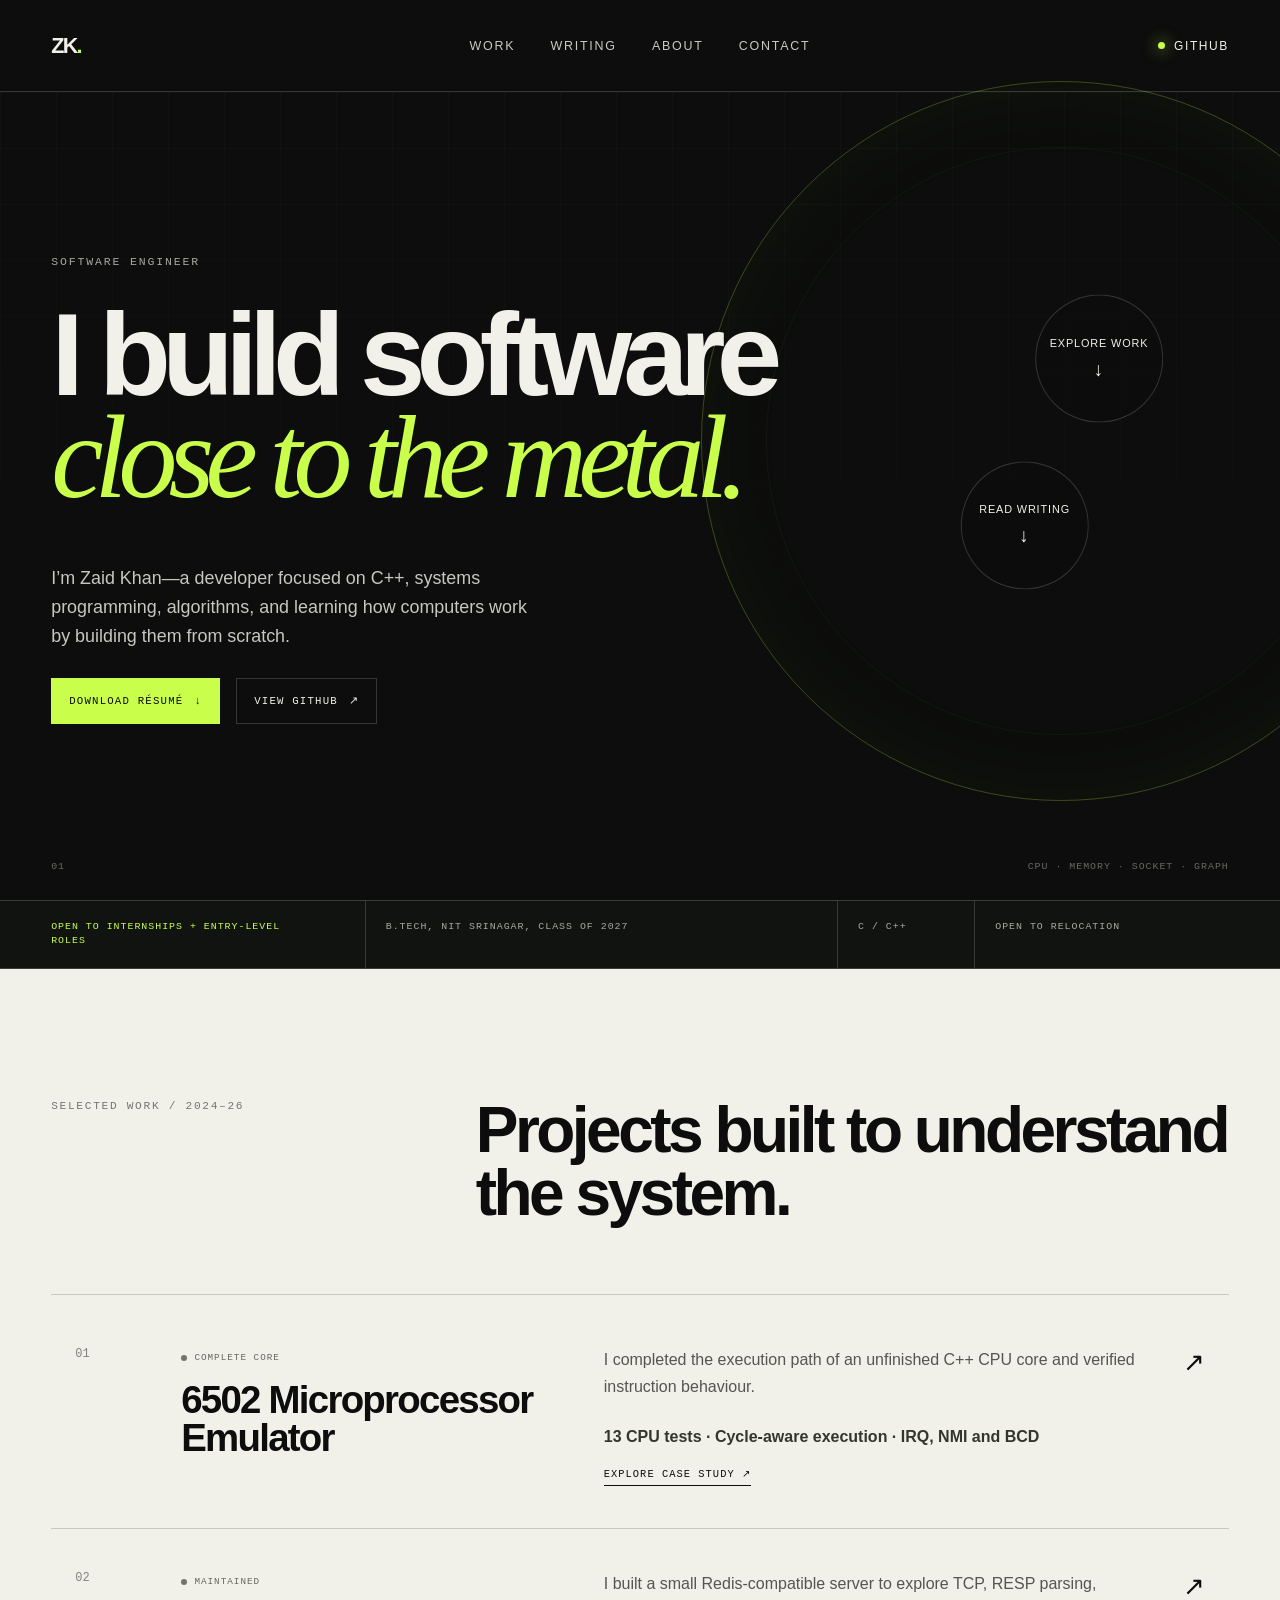
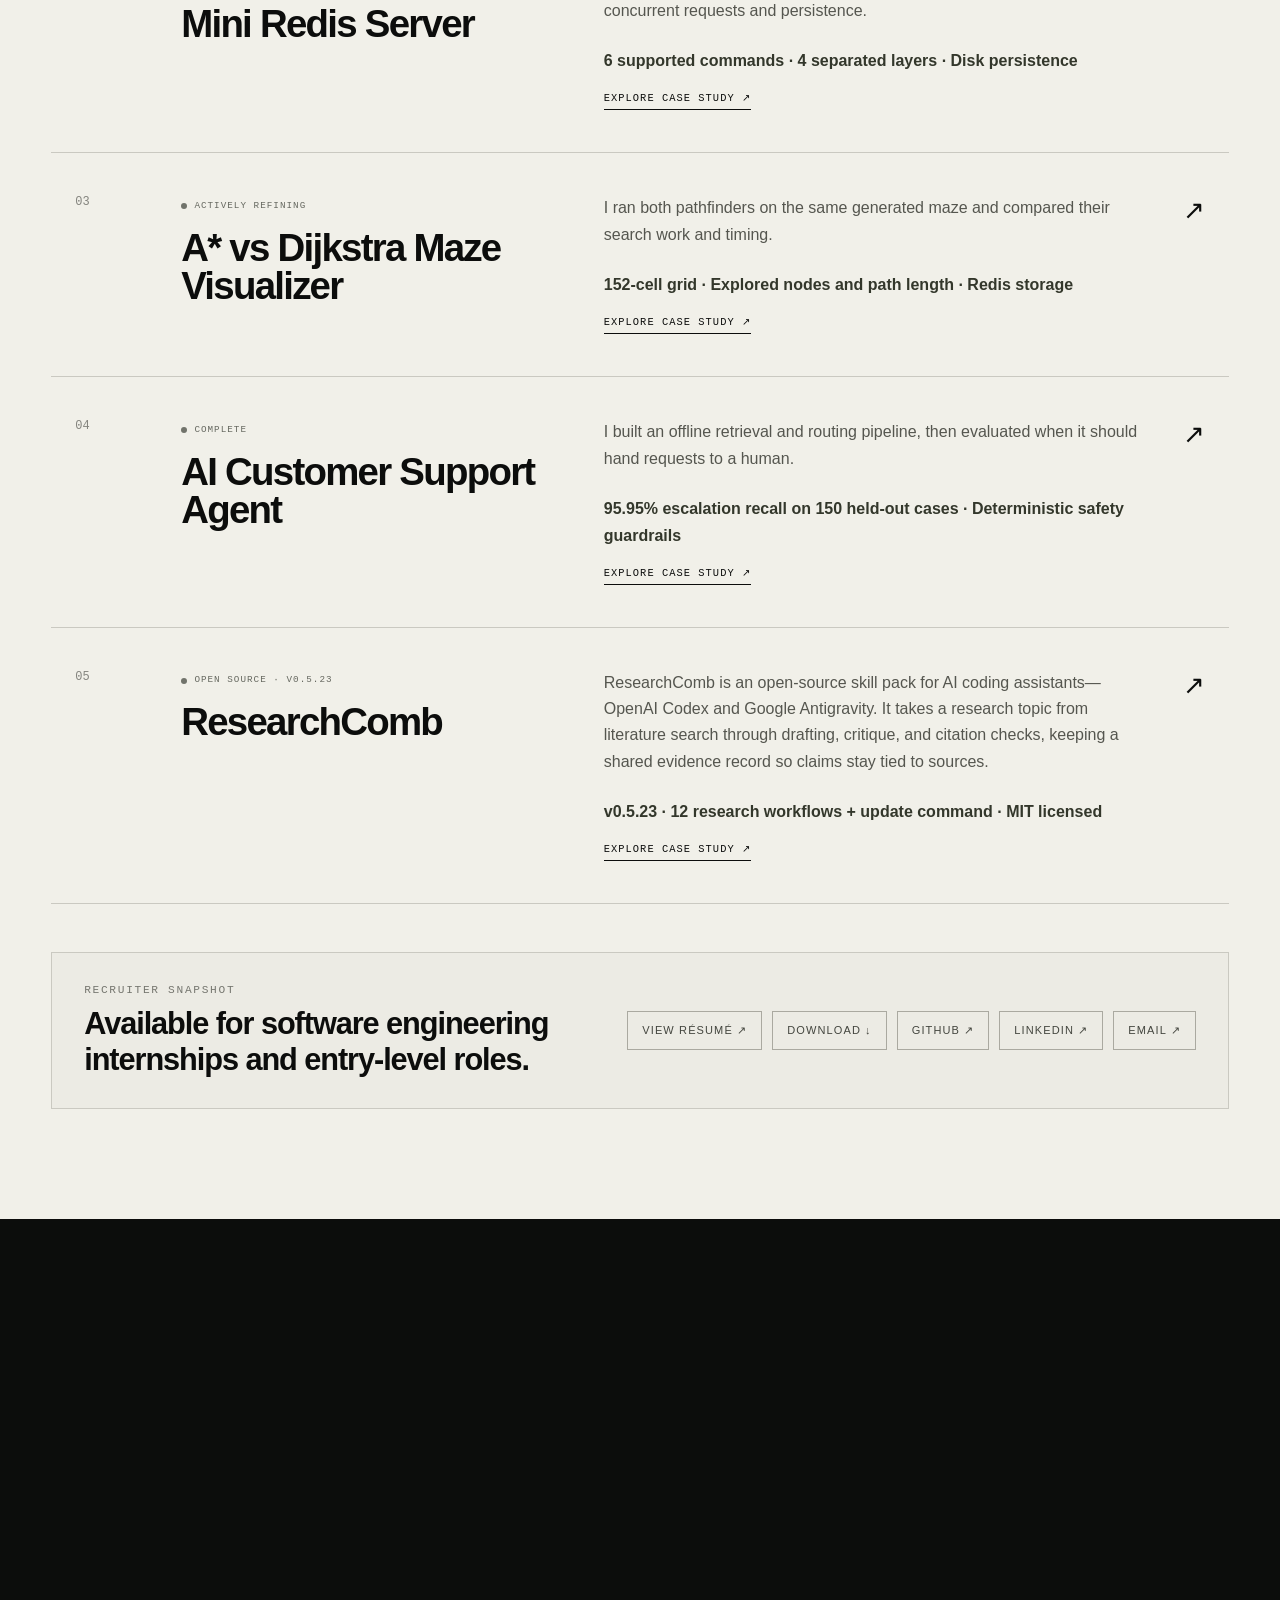
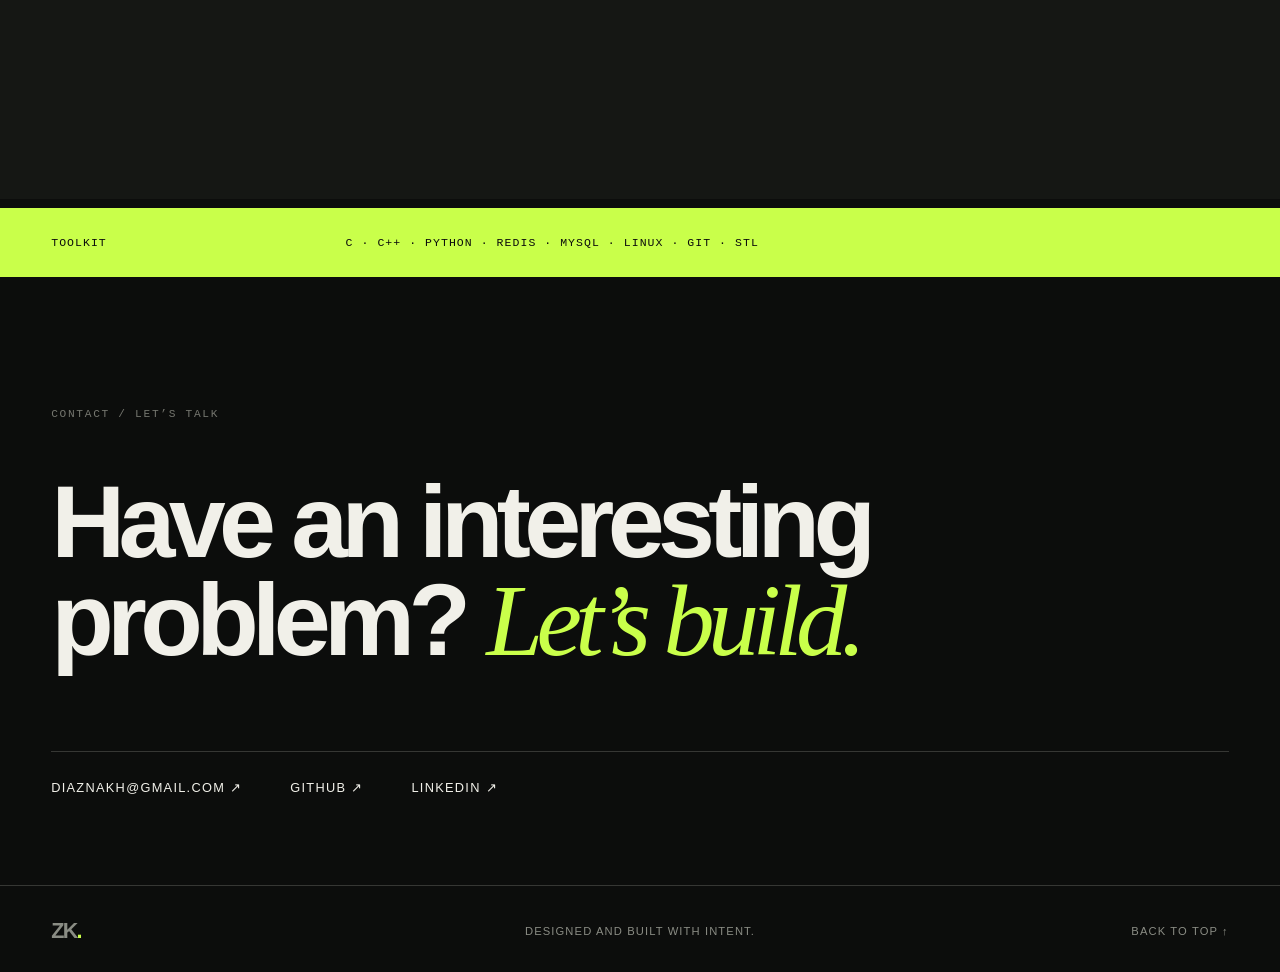
==== index.html @ 3edf9278 "Stop hero-orbit ResizeObserver from re-initializing every frame Lighthouse CI scored the homepage 0." ====
<!doctype html>
<html lang="en">
<head>
  <meta charset="utf-8">
  <meta name="viewport" content="width=device-width, initial-scale=1">
  <meta http-equiv="Content-Security-Policy" content="default-src 'self'; base-uri 'self'; object-src 'none'; form-action 'self'; img-src 'self' data:; font-src 'self' data:; style-src 'self' 'unsafe-inline'; script-src 'self' 'sha256-4Bfj/t0mDgdtCWbsL/31VSxRENamac2Zg4Q0i74FsFI='; connect-src 'self'; upgrade-insecure-requests">
  <title>Zaid Khan | Software Engineer</title>
  <meta name="description" content="Portfolio of Zaid Khan — a software engineer focused on C++, systems programming, emulation, networking, and algorithms.">
  <link rel="canonical" href="https://diaznakh.github.io/">
  <meta property="og:title" content="Zaid Khan | Software Engineer">
  <meta property="og:description" content="Portfolio of Zaid Khan — a software engineer focused on C++, systems programming, emulation, networking, and algorithms.">
  <meta property="og:type" content="website">
  <meta property="og:url" content="https://diaznakh.github.io/">
  <meta property="og:site_name" content="Zaid Khan">
  <meta property="og:locale" content="en_US">
  <meta property="og:image" content="https://diaznakh.github.io/assets/og.png">
  <meta property="og:image:type" content="image/png">
  <meta property="og:image:width" content="1200">
  <meta property="og:image:height" content="630">
  <meta property="og:image:alt" content="Zaid Khan — Software Engineer">
  <meta name="twitter:card" content="summary_large_image">
  <meta name="twitter:title" content="Zaid Khan | Software Engineer">
  <meta name="twitter:description" content="C++ systems, backend development, emulation, networking, algorithms, and technical field notes.">
  <meta name="twitter:image" content="https://diaznakh.github.io/assets/og.png">
  <meta name="twitter:image:alt" content="Zaid Khan — Software Engineer">
  <link rel="icon" type="image/png" sizes="32x32" href="assets/favicon-32x32.png">
  <link rel="icon" type="image/png" sizes="16x16" href="assets/favicon-16x16.png">
  <link rel="apple-touch-icon" sizes="180x180" href="assets/apple-touch-icon.png">
  <link rel="alternate" type="application/rss+xml" title="Zaid Khan — Technical Field Notes" href="rss.xml">
  <link rel="stylesheet" href="styles.css?v=20261014">
  <script src="script.js?v=20261014-tbt" defer></script>
  <script type="application/ld+json">{"@context":"https://schema.org","@type":"Person","name":"Zaid Khan","url":"https://diaznakh.github.io/","image":"https://diaznakh.github.io/assets/zaid-khan-portrait-2903-v2.webp","jobTitle":"Software Engineer","alumniOf":{"@type":"CollegeOrUniversity","name":"National Institute of Technology Srinagar"},"sameAs":["https://github.com/diaznakh","https://www.linkedin.com/in/zaid-khan-0873591ba/"],"knowsAbout":["C++","Systems programming","Backend development","Computer architecture","Algorithms"]}</script>
</head>
<body>
  <a class="skip-link" href="#main-content">Skip to content</a>
  <main id="main-content">
    <header class="site-header">
      <a class="wordmark" href="#top" aria-label="ZK. Home">ZK<span>.</span></a>
      <nav aria-label="Primary navigation"><a href="#work">Work</a><a href="#writing">Writing</a><a href="#about">About</a><a href="#contact">Contact</a></nav>
      <details class="mobile-nav"><summary>Menu</summary><nav class="mobile-menu" aria-label="Mobile navigation"><a href="#work">Work</a><a href="#writing">Writing</a><a href="#about">About</a><a href="#contact">Contact</a></nav></details>
      <a class="availability" href="https://github.com/diaznakh" target="_blank" rel="noreferrer"><span aria-hidden="true"></span> GitHub</a>
    </header>

    <section class="hero" id="top">
      <div class="hero-kicker reveal"><span>Software Engineer</span></div>
      <h1 class="reveal reveal-delay-1">I build software<br><em>close to the metal.</em></h1>
      <div class="hero-footer reveal reveal-delay-2">
        <p>I’m Zaid Khan—a developer focused on C++, systems programming, algorithms, and learning how computers work by building them from scratch.</p>
        <div class="hero-actions"><a class="resume-button" href="assets/zaid-khan-resume.pdf" download>Download résumé <span aria-hidden="true">↓</span></a><a class="text-button" href="https://github.com/diaznakh" target="_blank" rel="noreferrer">View GitHub <span aria-hidden="true">↗</span></a></div>
      </div>
      <div class="hero-orbit" aria-label="Quick navigation">
        <a class="round-link moving-link" style="left:68%;top:67%" href="#work"><span>Explore work</span><b aria-hidden="true">↓</b></a>
        <a class="round-link moving-link writing-link" style="left:30%;top:41%" href="#writing"><span>Read writing</span><b aria-hidden="true">↓</b></a>
      </div>
      <div class="hero-code" aria-hidden="true"><span>01</span><span>CPU · MEMORY · SOCKET · GRAPH</span></div>
    </section>

    <aside class="recruiter-strip" aria-label="Current availability"><span>Open to internships + entry-level roles</span><span>B.Tech, NIT Srinagar, class of 2027</span><span>C / C++</span><span>Open to relocation</span></aside>

    <section class="section work" id="work">
      <div class="section-heading" data-reveal><p class="eyebrow">Selected work / 2024–26</p><h2>Projects built to understand the system.</h2></div>
      <div class="project-list">
        <a class="project-card lime" data-reveal data-reveal-delay="0" href="projects/6502-emulator/">
          <span class="project-number">01</span><div class="project-copy"><div class="project-title-block"><span class="project-status">Complete core</span><h3>6502 Microprocessor Emulator</h3></div><div class="project-summary"><p>I completed the execution path of an unfinished C++ CPU core and verified instruction behaviour.</p><p class="project-proof">13 CPU tests · Cycle-aware execution · IRQ, NMI and BCD</p><span class="project-open">Explore case study ↗</span></div></div><span class="project-arrow" aria-hidden="true">↗</span>
        </a>
        <a class="project-card amber" data-reveal data-reveal-delay="55" href="projects/redis-server/">
          <span class="project-number">02</span><div class="project-copy"><div class="project-title-block"><span class="project-status">Maintained</span><h3>Mini Redis Server</h3></div><div class="project-summary"><p>I built a small Redis-compatible server to explore TCP, RESP parsing, concurrent requests and persistence.</p><p class="project-proof">6 supported commands · 4 separated layers · Disk persistence</p><span class="project-open">Explore case study ↗</span></div></div><span class="project-arrow" aria-hidden="true">↗</span>
        </a>
        <a class="project-card blue" data-reveal data-reveal-delay="110" href="projects/maze-solver/">
          <span class="project-number">03</span><div class="project-copy"><div class="project-title-block"><span class="project-status">Actively refining</span><h3>A* vs Dijkstra Maze Visualizer</h3></div><div class="project-summary"><p>I ran both pathfinders on the same generated maze and compared their search work and timing.</p><p class="project-proof">152-cell grid · Explored nodes and path length · Redis storage</p><span class="project-open">Explore case study ↗</span></div></div><span class="project-arrow" aria-hidden="true">↗</span>
        </a>
        <a class="project-card coral" data-reveal data-reveal-delay="165" href="projects/ai-support-agent/">
          <span class="project-number">04</span><div class="project-copy"><div class="project-title-block"><span class="project-status">Complete</span><h3>AI Customer Support Agent</h3></div><div class="project-summary"><p>I built an offline retrieval and routing pipeline, then evaluated when it should hand requests to a human.</p><p class="project-proof">95.95% escalation recall on 150 held-out cases · Deterministic safety guardrails</p><span class="project-open">Explore case study ↗</span></div></div><span class="project-arrow" aria-hidden="true">↗</span>
        </a>
        <a class="project-card lime" data-reveal data-reveal-delay="220" href="projects/researchcomb/">
          <span class="project-number">05</span><div class="project-copy"><div class="project-title-block"><span class="project-status">Open source · v0.5.23</span><h3>ResearchComb</h3></div><div class="project-summary"><p>ResearchComb is an open-source skill pack for AI coding assistants—OpenAI Codex and Google Antigravity. It takes a research topic from literature search through drafting, critique, and citation checks, keeping a shared evidence record so claims stay tied to sources.</p><p class="project-proof">v0.5.23 · 12 research workflows + update command · MIT licensed</p><span class="project-open">Explore case study ↗</span></div></div><span class="project-arrow" aria-hidden="true">↗</span>
        </a>
      </div>
      <aside class="recruiter-cta" data-reveal aria-label="Recruiter links">
        <div><p class="eyebrow">Recruiter snapshot</p><h3>Available for software engineering internships and entry-level roles.</h3></div>
        <div class="recruiter-actions"><a href="assets/zaid-khan-resume.pdf" target="_blank" rel="noreferrer">View résumé ↗</a><a href="assets/zaid-khan-resume.pdf" download>Download ↓</a><a href="https://github.com/diaznakh" target="_blank" rel="noreferrer">GitHub ↗</a><a href="https://www.linkedin.com/in/zaid-khan-0873591ba/" target="_blank" rel="noreferrer">LinkedIn ↗</a><a href="mailto:diaznakh@gmail.com">Email ↗</a></div>
      </aside>
    </section>

    <section class="section writing" id="writing">
      <div class="section-heading" data-reveal><p class="eyebrow">Writing / Field notes</p><div class="writing-title-row"><h2>What I learn while <em>building.</em></h2><div class="writing-links"><a href="writing/">All writing ↗</a><a class="rss-link" href="rss.xml" aria-label="Subscribe to technical field notes via RSS" title="Subscribe via RSS"><svg viewBox="0 0 24 24" aria-hidden="true"><circle cx="5" cy="19" r="2"></circle><path d="M4 11a9 9 0 0 1 9 9"></path><path d="M4 4a16 16 0 0 1 16 16"></path></svg><span>RSS</span></a></div></div></div>
      <div class="writing-grid">
        <div class="blog-carousel" data-blog-carousel>
          <div class="blog-carousel-nav" aria-label="Blog navigation"><span class="blog-carousel-count" data-blog-count>01 / 03</span><div class="blog-carousel-controls"><button type="button" data-blog-prev aria-label="Show previous blog">← Previous</button><button type="button" data-blog-next aria-label="Show next blog">Next →</button></div></div>
          <div class="blog-list" tabindex="0" aria-label="Technical blog posts">
<!-- generated:blog-cards:start -->
          <article class="featured-post" data-reveal data-reveal-delay="0" data-spotlight>
            <div class="post-meta"><span>Systems</span><time datetime="2026-08-28">28 Aug 2026</time><span>8 min read</span></div>
            <h3>What The Imitation Game Taught Me About System Design</h3>
            <p>How a repeated phrase turns an impossible search into a constrained problem—and what that teaches us about invariants, protocols, observability, debugging, and security.</p>
            <a href="blog/imitation-game-system-design.html" aria-label="Read What The Imitation Game Taught Me About System Design">Read article <span aria-hidden="true">↗</span></a>
          </article>
          <article class="featured-post secondary-post" data-reveal data-reveal-delay="65" data-spotlight>
            <div class="post-meta"><span>Systems</span><time datetime="2026-08-24">24 Aug 2026</time><span>7 min read</span></div>
            <h3>Connecting My Maze Visualizer to Redis</h3>
            <p>How two separate C++ projects became one useful system through serialization, POSIX sockets, RESP, validation, and persistent storage.</p>
            <a href="blog/maze-redis-integration.html" aria-label="Read Connecting My Maze Visualizer to Redis">Read article <span aria-hidden="true">↗</span></a>
          </article>
          <article class="featured-post secondary-post" data-reveal data-reveal-delay="130" data-spotlight>
            <div class="post-meta"><span>Algorithms</span><time datetime="2026-08-23">23 Aug 2026</time><span>5 min read</span></div>
            <h3>Why Dijkstra Beat A* in My Tiny Maze</h3>
            <p>A practical look at why the theoretically smarter algorithm can lose on a small grid—and what profiling taught me about heuristics, overhead, and hardware reality.</p>
            <a href="blog/astar-vs-dijkstra.html" aria-label="Read Why Dijkstra Beat A* in My Tiny Maze">Read article <span aria-hidden="true">↗</span></a>
          </article>
<!-- generated:blog-cards:end -->
          </div>
        </div>
        <aside class="linkedin-panel" aria-labelledby="linkedin-title" data-reveal data-reveal-delay="90">
          <div class="linkedin-heading"><span class="linkedin-mark" aria-hidden="true">in</span><div><p class="eyebrow">LinkedIn tracker</p><h3 id="linkedin-title">Posts &amp; progress</h3></div></div>
          <div id="linkedin-posts" class="linkedin-posts" aria-live="polite" tabindex="0" aria-label="LinkedIn posts"><div class="tracker-message">Loading posts…</div></div>
          <a href="https://www.linkedin.com/in/zaid-khan-0873591ba/" target="_blank" rel="noreferrer">View LinkedIn profile ↗</a>
        </aside>
      </div>
    </section>

    <section class="section experience" id="experience">
      <div class="section-heading" data-reveal><p class="eyebrow">Leadership / Community</p><h2>Building teams and experiences beyond the codebase.</h2></div>
      <div class="experience-list">
        <article data-reveal><span>2026</span><div><p class="eyebrow">Lead Organiser</p><h3>Cursor Hackathon Kashmir</h3><p>Led the planning and execution of a two-day national hackathon in Kashmir with more than 600 attendees, coordinating people, logistics, communication, and delivery under a fixed deadline.</p></div></article>
        <article data-reveal data-reveal-delay="55"><span>2024</span><div><p class="eyebrow">Team lead</p><h3>Techvaganza</h3><p>Led a 29-member team across three months of planning and execution, translating a large event into clear responsibilities and measurable checkpoints.</p></div></article>
        <article data-reveal data-reveal-delay="110"><span>2022</span><div><p class="eyebrow">Event host</p><h3>TEDx NIT Srinagar</h3><p>Hosted the event on stage, helping connect speakers, ideas, and the audience through clear live communication.</p></div></article>
      </div>
    </section>

    <section class="section about" id="about">
      <div class="about-intro" data-reveal><p class="eyebrow">About / Approach</p><h2>Chemical engineering taught me to think in systems. Code gave me a way to <em>build them.</em></h2></div>
      <div class="about-grid" data-reveal>
        <div class="about-copy"><p>I’m an engineering student at NIT Srinagar moving deliberately into software. My best learning happens below the surface: tracing an instruction, opening a socket, profiling an algorithm, or finding the exact abstraction that makes a backend easier to reason about.</p><p>Outside code, I’ve led teams and organized a two-day national hackathon in Kashmir with more than 600 attendees—experience that sharpened how I communicate, coordinate, and ship under pressure.</p></div>
        <div class="education-card"><span>Education</span><strong>National Institute of Technology Srinagar</strong><p>B.Tech, NIT Srinagar, class of 2027 · Chemical Engineering</p><small>Engineering fundamentals + self-directed computer science</small></div>
        <figure class="about-portrait"><img src="assets/zaid-khan-portrait-2903-v2.webp" alt="Portrait of Zaid Khan" width="941" height="1672" loading="lazy" decoding="async"><figcaption><span>Portrait / 2026</span><span>Zaid Khan</span></figcaption></figure>
      </div>
      <div class="capability-grid">
        <article data-reveal data-reveal-delay="0"><span>01</span><h3>Languages</h3><p>C, C++, and Python—with C++ as the foundation for my systems and algorithmic projects.</p></article>
        <article data-reveal data-reveal-delay="55"><span>02</span><h3>Core concepts</h3><p>Object-oriented programming, data structures, algorithms, multithreading, networking, operating systems, and system design.</p></article>
        <article data-reveal data-reveal-delay="110"><span>03</span><h3>Tools &amp; data</h3><p>Linux, Git, STL, Redis, and MySQL—used to build, inspect, test, and reason about working software.</p></article>
      </div>
    </section>

    <section class="stack-strip" aria-label="Technical toolkit" data-reveal><span>Toolkit</span><p>C · C++ · Python · Redis · MySQL · Linux · Git · STL</p></section>
    <section class="contact" id="contact" data-reveal><p class="eyebrow">Contact / Let’s talk</p><h2>Have an interesting<br>problem? <em>Let’s build.</em></h2><div class="contact-links"><a href="mailto:diaznakh@gmail.com">diaznakh@gmail.com ↗</a><a href="https://github.com/diaznakh" target="_blank" rel="noreferrer">GitHub ↗</a><a href="https://www.linkedin.com/in/zaid-khan-0873591ba/" target="_blank" rel="noreferrer">LinkedIn ↗</a></div></section>
    <footer><a class="wordmark" href="#top" aria-label="ZK. Back to top">ZK<span>.</span></a><p>Designed and built with intent.</p><a href="#top">Back to top ↑</a></footer>
  </main>
</body>
</html>
---- styles.css ----
:root { --ink:#0c0d0c; --paper:#f1f0e9; --muted:#a6a79f; --line:rgba(241,240,233,.18); --acid:#c9ff4a; }
@media (max-width:560px) { .project-shell>h1.researchcomb-title { font-size:13.5vw; } }
* { box-sizing:border-box; }
html { scroll-behavior:smooth; background:var(--ink); }
body { margin:0; background:var(--ink); color:var(--paper); font-family:Arial,Helvetica,sans-serif; -webkit-font-smoothing:antialiased; }
a { color:inherit; text-decoration:none; }
::selection { background:var(--acid); color:var(--ink); }
.skip-link { position:fixed; z-index:1000; top:12px; left:12px; padding:11px 15px; background:var(--acid); color:var(--ink); font-size:.76rem; font-weight:800; letter-spacing:.08em; text-transform:uppercase; translate:0 -160%; transition:translate 160ms ease; }
.skip-link:focus { translate:0 0; }
:focus-visible { outline:2px solid var(--acid); outline-offset:4px; }

.site-header { position:absolute; z-index:10; inset:0 0 auto; height:92px; display:grid; grid-template-columns:1fr auto 1fr; align-items:center; padding:0 4vw; border-bottom:1px solid var(--line); }
.wordmark { width:max-content; font-size:1.35rem; font-weight:900; letter-spacing:-.08em; }
.wordmark span { color:var(--acid); }
nav { display:flex; gap:2.2rem; color:#c9cac4; font-size:.78rem; text-transform:uppercase; letter-spacing:.14em; }
nav a, footer a, .contact-links a { transition:color 180ms ease; }
nav a:hover, footer a:hover, .contact-links a:hover { color:var(--acid); }
.availability { justify-self:end; display:flex; align-items:center; gap:.55rem; font-size:.75rem; text-transform:uppercase; letter-spacing:.13em; }
.availability span { width:7px; height:7px; border-radius:50%; background:var(--acid); box-shadow:0 0 16px var(--acid); }
.mobile-nav { display:none; }

.hero { min-height:100vh; position:relative; display:flex; flex-direction:column; justify-content:center; padding:150px 4vw 72px; overflow:hidden; }
.hero::before { content:""; display:none; }
.hero::after { content:""; position:absolute; inset:92px 0 0; pointer-events:none; background-image:linear-gradient(rgba(255,255,255,.025) 1px,transparent 1px),linear-gradient(90deg,rgba(255,255,255,.025) 1px,transparent 1px); background-size:56px 56px; mask-image:linear-gradient(to bottom,black,transparent 82%); }
.hero-kicker,.hero-footer,.hero-code { position:relative; z-index:1; }
.hero-kicker { display:flex; justify-content:space-between; max-width:49rem; margin-bottom:2rem; color:var(--muted); font:.72rem/1.4 ui-monospace,SFMono-Regular,Menlo,monospace; text-transform:uppercase; letter-spacing:.16em; }
.hero h1 { position:relative; z-index:3; max-width:1120px; margin:0; font-size:clamp(4rem,9.2vw,9.6rem); line-height:.87; letter-spacing:-.075em; font-weight:700; }
em { color:var(--acid); font-family:Georgia,"Times New Roman",serif; font-weight:400; }
.hero-footer { display:block; margin-top:3.5rem; padding-left:0; }
.hero-footer p { max-width:480px; margin:0; color:#c6c7c0; font-size:clamp(1rem,1.4vw,1.25rem); line-height:1.6; }
.hero-actions { display:flex; align-items:center; gap:1rem; margin-top:1.7rem; }
.resume-button,.text-button { display:inline-flex; align-items:center; justify-content:center; gap:.7rem; min-height:46px; padding:0 17px; font:.67rem ui-monospace,SFMono-Regular,Menlo,monospace; text-transform:uppercase; letter-spacing:.11em; transition:background-color 180ms ease,color 180ms ease,border-color 180ms ease,transform 180ms ease; }
.resume-button { border:1px solid var(--acid); background:var(--acid); color:var(--ink); }
.text-button { border:1px solid var(--line); color:var(--paper); }
.resume-button:hover,.text-button:hover { transform:translateY(-2px); }
.text-button:hover { border-color:var(--acid); color:var(--acid); }
.round-link { width:128px; height:128px; flex:0 0 128px; border:1px solid var(--line); border-radius:50%; display:flex; flex-direction:column; align-items:center; justify-content:center; gap:.65rem; font-size:.68rem; text-transform:uppercase; letter-spacing:.08em; text-align:center; transition:background 220ms ease,color 220ms ease,transform 220ms ease; }
.round-link span { white-space:nowrap; }
.round-link b { font-size:1.2rem; }
.round-link:hover { transform:rotate(-6deg); background:var(--acid); color:var(--ink); }
.hero-orbit { position:absolute; width:min(720px,58vw); aspect-ratio:1; right:-11vw; top:9vh; border:1px solid rgba(201,255,74,.25); border-radius:50%; box-shadow:0 0 110px rgba(201,255,74,.035) inset; pointer-events:none; }
.hero-orbit::after { content:""; position:absolute; inset:9%; border:1px solid rgba(241,240,233,.035); border-radius:50%; pointer-events:none; }
.hero-orbit .round-link { position:absolute; z-index:4; pointer-events:auto; transform:translate(-50%,-50%); background:rgba(12,13,12,.86); }
.hero-orbit .round-link:hover { transform:translate(-50%,-50%) rotate(-6deg); }
.moving-link { will-change:left,top; transition:background 220ms ease,color 220ms ease,transform 220ms ease; }
.hero-code { position:absolute; bottom:28px; left:4vw; right:4vw; display:flex; justify-content:space-between; color:#676a63; font:.62rem ui-monospace,SFMono-Regular,Menlo,monospace; letter-spacing:.1em; }
.reveal { animation:enter 800ms cubic-bezier(.2,.8,.2,1) both; }
.reveal-delay-1 { animation-delay:100ms; } .reveal-delay-2 { animation-delay:220ms; }
@keyframes enter { from { opacity:0; transform:translateY(22px); } to { opacity:1; transform:translateY(0); } }

.section { padding:120px 4vw; content-visibility:auto; contain-intrinsic-size:900px; }
.recruiter-strip { display:grid; grid-template-columns:1.2fr 1.55fr .45fr 1fr; border-top:1px solid var(--line); border-bottom:1px solid var(--line); background:#111310; }
.recruiter-strip span { padding:19px 4vw 19px 20px; border-right:1px solid var(--line); color:#a8aaa2; font:.62rem/1.45 ui-monospace,SFMono-Regular,Menlo,monospace; text-transform:uppercase; letter-spacing:.1em; }
.recruiter-strip span:first-child { padding-left:4vw; color:var(--acid); }
.recruiter-strip span:last-child { border-right:0; }
.work { background:var(--paper); color:var(--ink); }
.section-heading { display:grid; grid-template-columns:1fr 2fr; gap:3rem; margin-bottom:80px; }
.eyebrow { margin:0; font:.7rem/1.4 ui-monospace,SFMono-Regular,Menlo,monospace; text-transform:uppercase; letter-spacing:.15em; color:#75766f; }
.section-heading h2,.about-intro h2 { max-width:850px; margin:0; font-size:clamp(2.4rem,5vw,5.6rem); line-height:.98; letter-spacing:-.055em; }
.project-list { border-top:1px solid #cac9c1; }
.project-card { position:relative; display:grid; grid-template-columns:90px 1fr 50px; gap:1rem; padding:42px 24px; border-bottom:1px solid #cac9c1; transition:transform 240ms cubic-bezier(.2,.8,.2,1),background-color 240ms ease,box-shadow 240ms ease,border-color 240ms ease; }
.project-card.lime:hover { background:#d9ff80; } .project-card.amber:hover { background:#ffd37c; } .project-card.blue:hover { background:#a8d8ff; } .project-card.coral:hover { background:#ffb3a3; }
.project-number { color:#84847e; font:.75rem ui-monospace,SFMono-Regular,Menlo,monospace; }
.project-copy { display:grid; grid-template-columns:minmax(230px,.7fr) 1fr; column-gap:3rem; align-items:start; }
.project-copy h3 { margin:0; font-size:clamp(1.65rem,3vw,3.1rem); line-height:1; letter-spacing:-.045em; }
.project-summary { min-width:0; }
.project-summary p { margin-bottom:1rem; }
.project-summary .project-proof { margin-bottom:.8rem; color:#33372b; font-weight:700; }
.project-open { display:inline-block; font:.65rem ui-monospace,SFMono-Regular,Menlo,monospace; text-transform:uppercase; letter-spacing:.1em; border-bottom:1px solid currentColor; padding-bottom:5px; }
.project-title-block { min-width:0; }
.project-status { display:inline-flex; align-items:center; gap:.45rem; margin:0 0 1rem; color:#666860; font:.58rem/1.4 ui-monospace,SFMono-Regular,Menlo,monospace; text-transform:uppercase; letter-spacing:.11em; }
.project-status::before { content:""; width:6px; height:6px; border-radius:50%; background:#71736b; }
.project-copy p { max-width:580px; margin:0 0 1.5rem; color:#55564f; line-height:1.65; }
.project-outcomes { grid-column:2; display:grid; grid-template-columns:repeat(3,minmax(0,1fr)); gap:1px; margin:0 0 1.35rem; background:#bbbcb3; border:1px solid #bbbcb3; }
.project-outcomes div { min-width:0; padding:12px; background:var(--paper); }
.project-outcomes dt { margin:0 0 .6rem; color:#888981; font:.58rem ui-monospace,SFMono-Regular,Menlo,monospace; }
.project-outcomes dd { margin:0; font:.65rem/1.35 ui-monospace,SFMono-Regular,Menlo,monospace; text-transform:uppercase; letter-spacing:.06em; }
.project-copy ul { grid-column:2; display:flex; flex-wrap:wrap; gap:.5rem; margin:0; padding:0; list-style:none; }
.project-copy>ul li { padding:7px 10px; border:1px solid #aaa9a0; border-radius:100px; font-size:.67rem; text-transform:uppercase; letter-spacing:.08em; }
.project-flow { grid-column:1 / -1; display:flex; align-items:stretch; gap:0; margin:1.7rem 0 1.4rem; padding:0; list-style:none; border:1px solid #bbbcb3; }
.project-flow li { position:relative; flex:1; min-width:0; padding:12px 24px 12px 12px; border-right:1px solid #bbbcb3; font:.58rem/1.35 ui-monospace,SFMono-Regular,Menlo,monospace; text-transform:uppercase; letter-spacing:.055em; }
.project-flow li::after { content:"→"; position:absolute; right:7px; color:#8a8c84; }
.project-flow li:last-child { border-right:0; }
.project-flow li:last-child::after { content:""; }
.project-arrow { justify-self:end; font-size:1.6rem; transition:transform 200ms ease; }
.project-card:hover .project-arrow { transform:translate(4px,-4px); }
.recruiter-cta { margin-top:48px; padding:30px 32px; display:grid; grid-template-columns:minmax(0,1fr) auto; gap:36px; align-items:center; border:1px solid #cac9c1; background:rgba(12,13,12,.018); }
.recruiter-cta h3 { max-width:700px; margin:.45rem 0 0; font-size:clamp(1.35rem,2.4vw,2.2rem); letter-spacing:-.035em; }
.recruiter-actions { display:flex; flex-wrap:wrap; justify-content:flex-end; gap:10px; }
.recruiter-actions a { padding:12px 14px; border:1px solid #aaa9a0; color:#44463f; font-size:.69rem; text-transform:uppercase; letter-spacing:.1em; transition:border-color 180ms ease,color 180ms ease,translate 180ms ease; }
.recruiter-actions a:hover { border-color:#6f8f20; color:#4b650e; translate:0 -2px; }

.now-section { background:#111310; }
.now-card { border:1px solid var(--line); background:#151714; }
.now-card-head { display:flex; align-items:center; justify-content:space-between; padding:18px 24px; border-bottom:1px solid var(--line); color:#777a72; font:.62rem ui-monospace,SFMono-Regular,Menlo,monospace; text-transform:uppercase; letter-spacing:.11em; }
.now-pulse { display:flex; align-items:center; gap:.65rem; color:var(--acid); }
.now-pulse i { width:7px; height:7px; border-radius:50%; background:var(--acid); box-shadow:0 0 16px rgba(201,255,74,.55); }
.now-summary { max-width:980px; margin:0; padding:48px 48px 0; color:#aeb0a8; font-size:1.05rem; line-height:1.7; }
.now-card-grid { display:grid; grid-template-columns:1.1fr .9fr; }
.now-card-grid>div { padding:48px; }
.now-card-grid>div+div { border-left:1px solid var(--line); }
.now-card h3 { max-width:650px; margin:0 0 1.4rem; font-size:clamp(2.5rem,5vw,5.5rem); line-height:.94; letter-spacing:-.055em; }
.now-card-grid>div>p:not(.eyebrow) { max-width:640px; color:#aeb0a8; line-height:1.7; }
.now-card a { display:inline-block; margin-top:2rem; color:var(--acid); font:.7rem ui-monospace,SFMono-Regular,Menlo,monospace; text-transform:uppercase; letter-spacing:.1em; }
.now-card ul { margin:1.8rem 0 0; padding:0; list-style:none; }
.now-card li { padding:15px 0; border-top:1px solid var(--line); color:#c8cac2; line-height:1.45; }
.now-card li::before { content:"✓"; margin-right:.8rem; color:var(--acid); }
.now-next-label { margin-top:2.7rem; }
.now-next { margin-bottom:0; }

.live-lab { background:#151714; }
.lab-grid { display:grid; grid-template-columns:minmax(280px,.78fr) minmax(0,1.35fr); gap:4vw; align-items:stretch; }
.lab-copy { padding:34px 0; }
.lab-status { display:flex; align-items:center; gap:.6rem; color:var(--acid); font:.66rem ui-monospace,SFMono-Regular,Menlo,monospace; text-transform:uppercase; letter-spacing:.13em; }
.lab-status i { width:7px; height:7px; border-radius:50%; background:var(--acid); box-shadow:0 0 14px rgba(201,255,74,.7); }
.lab-copy h3 { max-width:520px; margin:4rem 0 1.5rem; font-size:clamp(2rem,4vw,4.4rem); line-height:.95; letter-spacing:-.05em; }
.lab-copy p { max-width:540px; margin:0 0 1.5rem; color:#b9bbb3; font-size:1.05rem; line-height:1.7; }
.lab-copy code { color:var(--acid); font-family:ui-monospace,SFMono-Regular,Menlo,monospace; }
.lab-copy small { display:block; max-width:540px; color:#777a72; line-height:1.65; }
.terminal { min-height:540px; display:flex; flex-direction:column; overflow:hidden; border:1px solid rgba(201,255,74,.28); background:#090a09; box-shadow:0 28px 80px rgba(0,0,0,.28); }
.terminal-bar { display:flex; justify-content:space-between; align-items:center; padding:14px 18px; border-bottom:1px solid var(--line); color:#777a72; font:.62rem ui-monospace,SFMono-Regular,Menlo,monospace; text-transform:uppercase; letter-spacing:.12em; }
.terminal-dots { display:flex; gap:7px; }
.terminal-dots i { width:7px; height:7px; border:1px solid #5f625b; border-radius:50%; }
.terminal-output { flex:1; max-height:450px; overflow:auto; padding:24px; color:#afb1a9; font:.78rem/1.75 ui-monospace,SFMono-Regular,Menlo,monospace; scrollbar-color:#3c4038 transparent; }
.terminal-line { margin:0; white-space:pre-wrap; overflow-wrap:anywhere; }
.terminal-line.command { margin-top:.7rem; color:var(--paper); }
.terminal-line.response { color:var(--acid); }
.terminal-form { display:flex; align-items:center; gap:.8rem; padding:17px 20px; border-top:1px solid var(--line); font: .8rem ui-monospace,SFMono-Regular,Menlo,monospace; }
.terminal-form span { color:var(--acid); }
.terminal-form input { min-width:0; flex:1; border:0; outline:0; background:transparent; color:var(--paper); font:inherit; caret-color:var(--acid); }
.terminal-form input::placeholder { color:#555850; }
.maze-demo { margin-top:2rem; padding:32px; border:1px solid var(--line); background:#0c0d0c; }
.maze-demo-header { display:flex; justify-content:space-between; align-items:end; gap:2rem; margin-bottom:28px; }
.maze-demo-header span { color:#777a72; font:.64rem ui-monospace,SFMono-Regular,Menlo,monospace; text-transform:uppercase; letter-spacing:.12em; }
.maze-demo-header h3 { margin:.7rem 0 0; font-size:clamp(1.7rem,3vw,3.2rem); letter-spacing:-.045em; }
.maze-actions { display:flex; flex-wrap:wrap; gap:.7rem; }
.maze-actions button { padding:11px 14px; border:1px solid #4b4e47; background:transparent; color:#d7d8d1; font:.64rem ui-monospace,SFMono-Regular,Menlo,monospace; text-transform:uppercase; letter-spacing:.1em; cursor:pointer; transition:border-color 180ms ease,color 180ms ease,background 180ms ease; }
.maze-controls { display:flex; flex-wrap:wrap; gap:.7rem; }
.maze-controls button { min-height:44px; min-width:44px; padding:12px 16px; border:1px solid #4b4e47; background:transparent; color:#d7d8d1; font:.64rem ui-monospace,SFMono-Regular,Menlo,monospace; text-transform:uppercase; letter-spacing:.1em; cursor:pointer; }
.maze-controls button:hover,.maze-controls button:focus-visible { border-color:var(--acid); color:var(--acid); outline:0; }
#maze-generate,#maze-run { min-height:48px; min-width:48px; padding:14px 20px; }
.maze-actions button:hover,.maze-actions button:focus-visible { border-color:var(--acid); color:var(--acid); outline:0; }
.maze-actions button.primary { border-color:var(--acid); background:var(--acid); color:var(--ink); }
.maze-actions button:disabled { opacity:.45; cursor:not-allowed; }
.maze-panels { display:grid; grid-template-columns:1fr 1fr; gap:1rem; }
.maze-panel { padding:16px; border:1px solid rgba(241,240,233,.12); background:#090a09; }
.maze-panel-title { display:flex; justify-content:space-between; gap:1rem; margin-bottom:12px; color:#9b9d95; font:.62rem ui-monospace,SFMono-Regular,Menlo,monospace; text-transform:uppercase; letter-spacing:.11em; }
.maze-panel-title strong { color:var(--paper); font-weight:500; }
.maze-canvas { display:block; width:100%; aspect-ratio:19 / 8; background:#0d0f0d; }
.maze-storage-status { display:block; margin-top:.75rem; color:var(--acid); font:.68rem/1.4 ui-monospace,SFMono-Regular,Menlo,monospace; }
.maze-legend { display:flex; flex-wrap:wrap; gap:.8rem 1.5rem; margin-top:18px; color:#777a72; font:.62rem ui-monospace,SFMono-Regular,Menlo,monospace; text-transform:uppercase; letter-spacing:.08em; }
.maze-legend span { display:flex; align-items:center; gap:.45rem; }
.maze-legend i { width:8px; height:8px; border-radius:50%; }
.maze-legend .start { background:#f1f0e9; } .maze-legend .visited-a { background:#a8d8ff; } .maze-legend .visited-b { background:#c9ff4a; } .maze-legend .path { background:#ffb45e; }

.writing { background:#0c0d0c; }
.writing .section-heading em { white-space:nowrap; }
.writing-title-row { display:flex; align-items:flex-end; gap:1.5rem; }
.writing-title-row h2 { flex:1; }
.writing-links { display:flex; align-items:center; gap:16px; color:#bfc0ba; font-size:.72rem; text-transform:uppercase; letter-spacing:.11em; }
.writing-links>a:not(.rss-link) { transition:color 180ms ease; }
.writing-links>a:not(.rss-link):hover { color:var(--acid); }
.rss-link { flex:0 0 auto; display:flex; align-items:center; gap:.55rem; padding:12px 14px; border:1px solid var(--line); color:#b7b9b1; font:.65rem ui-monospace,SFMono-Regular,Menlo,monospace; text-transform:uppercase; letter-spacing:.12em; transition:border-color 180ms ease,color 180ms ease; }
.rss-link:hover { border-color:var(--acid); color:var(--acid); }
.rss-link svg { width:17px; height:17px; fill:currentColor; stroke:currentColor; stroke-width:2; stroke-linecap:round; }
.writing-grid { display:grid; grid-template-columns:minmax(0,1.65fr) minmax(290px,.75fr); gap:2rem; align-items:stretch; }
.blog-carousel,.linkedin-panel { max-height:872px; min-height:0; }
.blog-carousel { min-width:0; display:flex; flex-direction:column; }
.blog-carousel-nav { flex:0 0 auto; display:flex; align-items:center; justify-content:space-between; min-height:58px; padding:0 16px; border:1px solid var(--line); border-bottom:0; background:#111310; }
.blog-carousel-count { color:#8c8e86; font:.62rem ui-monospace,SFMono-Regular,Menlo,monospace; text-transform:uppercase; letter-spacing:.12em; }
.blog-carousel-controls { display:flex; gap:8px; }
.blog-carousel-controls button { min-height:34px; padding:0 12px; border:1px solid var(--line); background:transparent; color:#cfd1c8; font:.6rem ui-monospace,SFMono-Regular,Menlo,monospace; text-transform:uppercase; letter-spacing:.1em; cursor:pointer; transition:border-color 180ms ease,color 180ms ease,background-color 180ms ease; }
.blog-carousel-controls button:hover,.blog-carousel-controls button:focus-visible { border-color:var(--acid); color:var(--acid); outline:0; }
.blog-carousel-controls button:disabled { color:#555850; border-color:rgba(241,240,233,.08); cursor:default; }
.blog-list { min-width:0; min-height:0; flex:1 1 auto; display:flex; gap:0; overflow-x:auto; overflow-y:hidden; overscroll-behavior-x:contain; scroll-snap-type:x mandatory; scroll-behavior:smooth; scrollbar-width:thin; scrollbar-color:rgba(201,255,74,.55) rgba(241,240,233,.06); }
.linkedin-panel { overflow:hidden; }
.blog-list::-webkit-scrollbar { height:6px; }
.linkedin-posts::-webkit-scrollbar { width:6px; }
.blog-list::-webkit-scrollbar-track,.linkedin-posts::-webkit-scrollbar-track { background:rgba(241,240,233,.06); }
.blog-list::-webkit-scrollbar-thumb,.linkedin-posts::-webkit-scrollbar-thumb { background:rgba(201,255,74,.55); border-radius:999px; }
.blog-list:focus-visible,.linkedin-posts:focus-visible { outline:1px solid rgba(201,255,74,.7); outline-offset:5px; }
.blog-list .featured-post { flex:0 0 100%; min-width:100%; min-height:100%; scroll-snap-align:start; scroll-snap-stop:always; }
.blog-list .secondary-post { min-height:100%; }
.featured-post,.linkedin-panel { border:1px solid var(--line); }
.featured-post { --spot-x:50%; --spot-y:50%; position:relative; isolation:isolate; overflow:hidden; min-height:440px; display:flex; flex-direction:column; padding:42px; background:linear-gradient(145deg,rgba(201,255,74,.08),transparent 60%); transition:transform 240ms cubic-bezier(.2,.8,.2,1),border-color 240ms ease,box-shadow 240ms ease; }
.featured-post::before { content:""; position:absolute; z-index:-1; inset:0; background:radial-gradient(300px circle at var(--spot-x) var(--spot-y),rgba(201,255,74,.12),transparent 68%); opacity:0; transition:opacity 220ms ease; pointer-events:none; }
.secondary-post { min-height:400px; background:linear-gradient(145deg,rgba(241,240,233,.055),transparent 60%); }
.post-meta,.article-meta { display:flex; flex-wrap:wrap; gap:.7rem 1.5rem; font:.66rem/1.5 ui-monospace,SFMono-Regular,Menlo,monospace; text-transform:uppercase; letter-spacing:.12em; }
.post-meta { color:#8c8e86; }
.article-meta { color:#5c5e56; }
.featured-post h3 { max-width:760px; margin:4.5rem 0 1.5rem; font-size:clamp(2.4rem,5vw,5.7rem); line-height:.92; letter-spacing:-.055em; }
.featured-post>p { max-width:650px; margin:0; color:#aeb0a8; font-size:1.05rem; line-height:1.7; }
.featured-post>a { width:max-content; margin-top:auto; padding-top:2rem; color:var(--acid); font-size:.75rem; text-transform:uppercase; letter-spacing:.12em; }
.featured-post>a span { display:inline-block; margin-left:.35rem; transition:transform 180ms ease; }
.featured-post>a:hover span { transform:translate(4px,-4px); }
.linkedin-panel { display:flex; flex-direction:column; padding:32px; background:#151714; transition:border-color 240ms ease; }
.linkedin-heading { display:flex; align-items:center; gap:1rem; padding-bottom:28px; border-bottom:1px solid var(--line); }
.linkedin-heading h3 { margin:.3rem 0 0; font-size:1.35rem; }
.linkedin-mark { display:grid; place-items:center; width:42px; height:42px; background:#0a66c2; color:white; border-radius:3px; font-size:1.1rem; font-weight:800; }
.linkedin-posts { max-height:620px; margin:auto 0; padding:2.2rem 10px 2.2rem 0; overflow-y:auto; overscroll-behavior:contain; scrollbar-width:thin; scrollbar-color:rgba(201,255,74,.55) rgba(241,240,233,.06); }
.tracker-message { margin:auto 0; padding:4rem 0; color:#969890; line-height:1.65; }
.linkedin-post { position:relative; display:block; padding:22px 42px 22px 0; border-top:1px solid var(--line); border-bottom:1px solid var(--line); }
.linkedin-post>div { display:flex; justify-content:space-between; gap:1rem; color:#7f8179; font:.6rem/1.4 ui-monospace,SFMono-Regular,Menlo,monospace; text-transform:uppercase; letter-spacing:.1em; }
.linkedin-post h4 { margin:2rem 0 .7rem; font-size:1.45rem; line-height:1.08; letter-spacing:-.035em; }
.linkedin-post p { margin:0; color:#969890; font-size:.72rem; text-transform:uppercase; letter-spacing:.08em; }
.linkedin-post b { position:absolute; right:2px; bottom:22px; color:var(--acid); font-size:1.25rem; transition:transform 180ms ease; }
.linkedin-post:hover b { transform:translate(4px,-4px); }
.linkedin-panel>a { padding-top:24px; border-top:1px solid var(--line); color:#cfd1c8; font-size:.72rem; text-transform:uppercase; letter-spacing:.1em; }

.experience { background:#111310; }
.experience-list { border-top:1px solid var(--line); }
.experience-list article { display:grid; grid-template-columns:140px minmax(0,1fr); gap:36px; padding:34px 0; border-bottom:1px solid var(--line); }
.experience-list article>span { color:var(--acid); font:.72rem/1.4 ui-monospace,SFMono-Regular,Menlo,monospace; letter-spacing:.1em; }
.experience-list h3 { margin:.4rem 0 .8rem; font-size:clamp(1.7rem,3vw,3rem); letter-spacing:-.045em; }
.experience-list article div>p:last-child { max-width:760px; margin:0; color:#aeb0a8; line-height:1.7; }

.about { background:#151714; }
.about-intro { display:grid; grid-template-columns:1fr 2fr; gap:3rem; margin-bottom:100px; }
.about-intro h2 { max-width:930px; }
.about-grid { display:grid; grid-template-columns:1.2fr .85fr .8fr; gap:3vw; align-items:end; }
.about-copy p { margin:0 0 1.4rem; color:#b9bbb3; font-size:1.05rem; line-height:1.75; }
.education-card { align-self:end; padding:28px; border:1px solid var(--line); border-radius:2px; transition:transform 240ms cubic-bezier(.2,.8,.2,1),border-color 240ms ease; }
.education-card span,.education-card small { display:block; color:#85877f; font:.67rem/1.5 ui-monospace,SFMono-Regular,Menlo,monospace; text-transform:uppercase; letter-spacing:.1em; }
.education-card strong { display:block; margin:2rem 0 .8rem; font-size:1.15rem; }
.education-card p { color:#b9bbb3; }
.education-card small { margin-top:2rem; }
.about-portrait { position:relative; width:100%; height:440px; margin:0; padding:7px; background:#0c0d0c; border:1px solid rgba(201,255,74,.4); box-shadow:0 24px 64px rgba(0,0,0,.28); }
.about-portrait::after { content:""; position:absolute; inset:7px; background:linear-gradient(to top,rgba(8,9,8,.42),transparent 42%); pointer-events:none; }
.about-portrait img { display:block; width:100%; height:100%; object-fit:cover; object-position:center 43%; filter:saturate(.82) contrast(1.03); }
.about-portrait figcaption { position:absolute; z-index:2; left:17px; right:17px; bottom:16px; display:flex; justify-content:space-between; color:#e4e4dc; font:.58rem ui-monospace,SFMono-Regular,Menlo,monospace; text-transform:uppercase; letter-spacing:.12em; }
.capability-grid { display:grid; grid-template-columns:repeat(3,1fr); margin-top:100px; border-top:1px solid var(--line); border-bottom:1px solid var(--line); }
.capability-grid article { min-height:280px; padding:32px; border-right:1px solid var(--line); }
.capability-grid article:last-child { border-right:0; }
.capability-grid article { transition:background-color 240ms ease; }
.capability-grid article>span { color:var(--acid); font:.68rem ui-monospace,SFMono-Regular,Menlo,monospace; }
.capability-grid h3 { margin:5rem 0 1rem; font-size:1.5rem; letter-spacing:-.03em; }
.capability-grid p { margin:0; color:#969890; line-height:1.6; }

.stack-strip { display:grid; grid-template-columns:1fr 3fr; padding:28px 4vw; background:var(--acid); color:var(--ink); font:.72rem ui-monospace,SFMono-Regular,Menlo,monospace; text-transform:uppercase; letter-spacing:.09em; }
.stack-strip p { margin:0; }
.contact { padding:130px 4vw 100px; }
.contact h2 { max-width:1100px; margin:50px 0 80px; font-size:clamp(3.6rem,8vw,8.5rem); line-height:.96; letter-spacing:-.065em; }
.contact h2 em { white-space:nowrap; }
.contact-links { display:flex; flex-wrap:wrap; gap:1.2rem 3rem; padding-top:28px; border-top:1px solid var(--line); font-size:.8rem; text-transform:uppercase; letter-spacing:.1em; }
footer { display:grid; grid-template-columns:1fr auto 1fr; align-items:center; padding:32px 4vw; border-top:1px solid var(--line); color:#8a8c84; font-size:.7rem; text-transform:uppercase; letter-spacing:.1em; }
footer p { margin:0; } footer>a:last-child { justify-self:end; }

.cpu-examples { display:flex; flex-wrap:wrap; gap:.6rem; margin:1.5rem 0 1rem; }
.cpu-examples button { padding:.8rem 1rem; border:1px solid var(--line); background:transparent; color:var(--paper); font:inherit; font-size:.9rem; cursor:pointer; }
.cpu-examples button[aria-pressed="true"] { color:var(--ink); background:var(--acid); border-color:var(--acid); }
.cpu-examples button:focus-visible { outline:2px solid var(--acid); outline-offset:3px; }
.cpu-guide { min-height:4.8em; line-height:1.6; }
.cpu-expected { color:var(--acid); font-size:.9rem; line-height:1.6; }
.cpu-flags { display:flex; flex-wrap:wrap; gap:1rem 1.5rem; margin:1.2rem 0; }
.cpu-flags dt { color:var(--muted); font-size:.875rem; }
.cpu-flags dd { margin:.3rem 0 0; font:1rem ui-monospace,monospace; }
.cpu-flags dd[data-active="true"] { color:var(--acid); }
.motion-ready [data-reveal] { opacity:0; translate:0 10px; transition-property:opacity,translate; transition-duration:440ms; transition-timing-function:cubic-bezier(.2,.8,.2,1); transition-delay:var(--reveal-delay,0ms); }
.motion-ready [data-reveal].is-visible { opacity:1; translate:0 0; }

@media (hover:hover) and (pointer:fine) {
  .project-card:hover { transform:translateY(-3px); box-shadow:0 12px 28px rgba(12,13,12,.1); }
  .featured-post:hover { transform:translateY(-3px); border-color:rgba(201,255,74,.5); box-shadow:0 18px 44px rgba(0,0,0,.18); }
  .featured-post.spotlight-active::before { opacity:1; }
  .linkedin-panel:hover,.education-card:hover { border-color:rgba(201,255,74,.42); }
  .education-card:hover { transform:translateY(-2px); }
  .capability-grid article:hover { background:rgba(201,255,74,.035); }
}

.article-page { min-height:100vh; background:#f1f0e9; color:#0c0d0c; }
.reading-progress { position:fixed; z-index:40; inset:0 0 auto; height:3px; background:rgba(12,13,12,.08); }
.reading-progress span { display:block; width:100%; height:100%; background:var(--acid); transform:scaleX(0); transform-origin:left; will-change:transform; }
.article-header { height:92px; display:flex; align-items:center; justify-content:space-between; padding:0 4vw; border-bottom:1px solid #cac9c1; }
.article-header>a:last-child { font-size:.72rem; text-transform:uppercase; letter-spacing:.1em; }
.article-shell { width:min(860px,90vw); margin:0 auto; padding:110px 0 120px; }
.article-shell h1 { margin:2.2rem 0 3rem; font-size:clamp(3.4rem,7vw,7.5rem); line-height:.9; letter-spacing:-.065em; }
.article-shell h1 em { color:var(--ink); text-decoration-line:underline; text-decoration-color:var(--acid); text-decoration-thickness:.1em; text-underline-offset:.06em; }
.article-lede { margin:0 0 5rem; font-size:clamp(1.3rem,2.2vw,1.75rem); line-height:1.5; color:#45463f; }
.article-shell h2 { margin:4.5rem 0 1.2rem; font-size:clamp(1.8rem,3.2vw,2.7rem); letter-spacing:-.04em; }
.article-shell>p:not(.article-lede) { max-width:720px; margin:0 0 1.4rem; color:#484941; font:1.08rem/1.8 Georgia,"Times New Roman",serif; }
.article-callout { margin:4rem 0; padding:32px; border-left:4px solid var(--acid); background:#151714; color:#f1f0e9; }
.article-callout span { display:block; margin-bottom:1rem; color:var(--acid); font:.65rem ui-monospace,SFMono-Regular,Menlo,monospace; text-transform:uppercase; letter-spacing:.13em; }
.article-callout strong { font-size:clamp(1.5rem,3vw,2.25rem); line-height:1.25; }
.article-code { margin:2.2rem 0; padding:24px; overflow-x:auto; background:#151714; color:#c9ff4a; border:1px solid #2b2d29; font:.82rem/1.75 ui-monospace,SFMono-Regular,Menlo,monospace; }
.article-shell>ul { max-width:720px; margin:1.5rem 0 0; padding-left:1.35rem; color:#484941; font:1.08rem/1.75 Georgia,"Times New Roman",serif; }
.article-shell>ul li { margin:.65rem 0; padding-left:.35rem; }
.article-end { margin-top:5rem; padding-top:2rem; border-top:1px solid #cac9c1; }
.article-end p { color:#6b6c65; }
.article-end a { display:inline-block; margin-top:1rem; font-size:.75rem; text-transform:uppercase; letter-spacing:.1em; }
.article-footer { background:#0c0d0c; color:#8a8c84; }
.article-nav { width:min(860px,90vw); margin:-60px auto 100px; display:grid; grid-template-columns:repeat(2,minmax(0,1fr)); border:1px solid rgba(12,13,12,.14); }
.article-nav a { min-height:120px; padding:24px; display:flex; flex-direction:column; justify-content:space-between; gap:18px; }
.article-nav a+a { border-left:1px solid rgba(12,13,12,.14); text-align:right; }
.article-nav span { color:#73746e; font:.68rem/1.4 ui-monospace,SFMono-Regular,Menlo,monospace; text-transform:uppercase; letter-spacing:.1em; }
.article-nav strong { font-size:1rem; line-height:1.35; }
.article-nav a:hover strong { text-decoration:underline; text-decoration-color:var(--acid); text-decoration-thickness:3px; text-underline-offset:4px; }

.error-shell { width:min(860px,90vw); margin:0 auto; padding:110px 0 140px; }
.error-shell h1 { max-width:950px; margin:1rem 0 2rem; font-size:clamp(4rem,9vw,9rem); line-height:.86; letter-spacing:-.07em; }
.error-shell>p { max-width:680px; margin:0 0 2.4rem; color:#aeb0a8; font-size:1.05rem; line-height:1.7; }
.error-actions { display:flex; flex-wrap:wrap; align-items:center; gap:1rem; }
.writing-index .article-header { border-bottom-color:var(--line); }
.writing-index { min-height:100vh; background:var(--ink); color:var(--paper); }
.writing-shell { width:min(1180px,92vw); margin:0 auto; padding:150px 0 120px; }
.writing-shell>h1 { max-width:950px; margin:1rem 0 2rem; font-size:clamp(4rem,9vw,9rem); line-height:.86; letter-spacing:-.07em; }
.writing-shell>p { max-width:680px; margin:0 0 70px; color:#aeb0a8; font-size:1.05rem; line-height:1.7; }
.writing-archive { border-top:1px solid var(--line); }
.writing-archive article { display:grid; grid-template-columns:110px minmax(0,1fr) auto; gap:30px; align-items:start; padding:34px 0; border-bottom:1px solid var(--line); }
.writing-archive time { color:var(--muted); font:.7rem/1.5 ui-monospace,SFMono-Regular,Menlo,monospace; }
.writing-archive h2 { margin:0 0 .65rem; font-size:clamp(1.7rem,3vw,3rem); letter-spacing:-.045em; }
.writing-archive p { max-width:720px; margin:0; color:#aeb0a8; line-height:1.65; }
.writing-archive a { color:var(--acid); font-size:.72rem; text-transform:uppercase; letter-spacing:.1em; white-space:nowrap; }

.project-page { min-height:100vh; background:var(--paper); color:var(--ink); }
.project-shell { width:min(1180px,92vw); margin:0 auto; padding:100px 0 130px; }
.project-case-meta { display:flex; justify-content:space-between; gap:1rem; padding-bottom:20px; border-bottom:1px solid #cac9c1; color:#5c5e56; font:.64rem ui-monospace,SFMono-Regular,Menlo,monospace; text-transform:uppercase; letter-spacing:.12em; }
.project-case-status { display:flex; align-items:center; gap:.55rem; }
.project-case-status::before { content:""; width:7px; height:7px; border-radius:50%; background:var(--acid); }
.project-case-number { margin:4rem 0 1rem; color:#85877f; font:.66rem ui-monospace,SFMono-Regular,Menlo,monospace; text-transform:uppercase; letter-spacing:.13em; }
.project-shell>h1 { max-width:1050px; margin:0; font-size:clamp(4rem,9vw,9rem); line-height:.86; letter-spacing:-.075em; }
.project-case-lede { max-width:800px; margin:3rem 0 2rem; color:#494b43; font-size:clamp(1.2rem,2vw,1.65rem); line-height:1.55; }
.project-case-actions { display:flex; flex-wrap:wrap; gap:1rem; }
.project-case-actions a { padding:13px 17px; border:1px solid #a8aaa1; font:.66rem ui-monospace,SFMono-Regular,Menlo,monospace; text-transform:uppercase; letter-spacing:.1em; transition:background 180ms ease,border-color 180ms ease; }
.project-case-actions a:first-child { border-color:var(--acid); background:var(--acid); }
.case-architecture { margin:110px 0 90px; padding:48px; background:#111310; color:var(--paper); }
.case-architecture h2,.case-detail-section>h2,.case-story-grid h2 { margin:1rem 0 2.5rem; font-size:clamp(2.2rem,4vw,4.5rem); line-height:.96; letter-spacing:-.05em; }
.case-architecture ol { display:grid; grid-template-columns:repeat(5,1fr); margin:0; padding:0; list-style:none; border:1px solid #343731; }
.case-architecture li { position:relative; min-height:150px; padding:22px; border-right:1px solid #343731; }
.case-architecture li:last-child { border-right:0; }
.case-architecture li:not(:last-child)::after { content:"→"; position:absolute; right:-9px; top:50%; z-index:2; width:18px; background:#111310; color:var(--acid); text-align:center; }
.case-architecture li span { display:block; color:#73766e; font:.6rem ui-monospace,SFMono-Regular,Menlo,monospace; }
.case-architecture li strong { display:block; margin-top:3.6rem; font-size:.82rem; line-height:1.4; text-transform:uppercase; letter-spacing:.07em; }
.case-story-grid { display:grid; grid-template-columns:1fr 1fr; gap:1px; margin-bottom:100px; background:#cac9c1; border:1px solid #cac9c1; }
.case-story-grid section { padding:46px; background:var(--paper); }
.case-story-grid p:last-child,.case-decisions p { color:#55564f; line-height:1.75; }
.case-detail-section { margin:100px 0; }
.case-implementation { margin:0; padding:0; list-style:none; border-top:1px solid #cac9c1; }
.case-implementation li { display:grid; grid-template-columns:70px 1fr; padding:22px 0; border-bottom:1px solid #cac9c1; }
.case-implementation span { color:#85877f; font:.65rem ui-monospace,SFMono-Regular,Menlo,monospace; }
.case-implementation p { margin:0; font-size:1.05rem; line-height:1.5; }
.case-decisions { display:grid; grid-template-columns:repeat(3,1fr); border-top:1px solid #cac9c1; border-bottom:1px solid #cac9c1; }
.case-decisions article { min-height:300px; padding:30px; border-right:1px solid #cac9c1; }
.case-decisions article:last-child { border-right:0; }
.case-decisions span { color:#85877f; font:.62rem ui-monospace,SFMono-Regular,Menlo,monospace; }
.case-decisions h3 { margin:4.5rem 0 1rem; font-size:1.55rem; letter-spacing:-.035em; }
.case-results { display:grid; grid-template-columns:1fr 1fr; gap:5vw; margin:110px 0; }
.case-results dl { margin:2rem 0 0; }
.case-results dl div { display:grid; grid-template-columns:55px 1fr; padding:18px 0; border-top:1px solid #cac9c1; }
.case-results dt { color:#85877f; font:.62rem ui-monospace,SFMono-Regular,Menlo,monospace; }
.case-results dd { margin:0; font-weight:600; }
.case-results ul { margin:2rem 0 0; padding-left:1.2rem; color:#55564f; line-height:1.7; }
.case-results li { margin-bottom:1rem; }
.case-evidence { margin:110px 0; padding:42px; border:1px solid rgba(12,13,12,.16); background:#f7f6ef; }
.case-evidence h2 { max-width:820px; margin:.8rem 0 2rem; font-size:clamp(2.2rem,4.5vw,4.7rem); line-height:.96; letter-spacing:-.055em; }
.case-evidence-list { display:grid; grid-template-columns:repeat(2,minmax(0,1fr)); gap:1px; margin:0; padding:1px; list-style:none; background:rgba(12,13,12,.14); }
.case-evidence-list li { background:var(--paper); }
.case-evidence-list a { display:flex; justify-content:space-between; gap:1rem; min-height:96px; padding:24px; font-weight:700; line-height:1.35; transition:background-color 180ms ease,color 180ms ease; }
.case-evidence-list a::after { content:"↗"; flex:0 0 auto; color:#76776f; }
.case-evidence-list a:hover { background:var(--ink); color:var(--acid); }
.case-next { padding:54px; background:#111310; color:var(--paper); }
.case-next h2 { max-width:950px; margin:1rem 0 3rem; font-size:clamp(2rem,4vw,4.2rem); line-height:1; letter-spacing:-.05em; }
.case-next div { display:flex; flex-wrap:wrap; gap:.6rem; }
.case-next div span { padding:8px 11px; border:1px solid #4a4d46; border-radius:100px; color:#aaaca4; font:.62rem ui-monospace,SFMono-Regular,Menlo,monospace; text-transform:uppercase; letter-spacing:.08em; }
.article-live-lab { width:min(1180px,94vw); margin:5rem 50% 4rem; transform:translateX(-50%); padding:42px; background:#151714; color:#f1f0e9; border:1px solid #30332d; }
.article-live-lab-heading { display:grid; grid-template-columns:1fr 1.6fr; gap:1rem 2rem; margin-bottom:48px; }
.article-live-lab-heading>span { color:#c9ff4a; font:.64rem ui-monospace,SFMono-Regular,Menlo,monospace; text-transform:uppercase; letter-spacing:.12em; }
.article-live-lab-heading h2 { grid-column:2; margin:0!important; color:#f1f0e9; font-size:clamp(2rem,4vw,4.4rem)!important; line-height:.96; }
.article-live-lab-heading p { grid-column:2; margin:0; color:#9da097; line-height:1.65; }
.article-live-lab-heading code { color:#c9ff4a; }
.single-grid-demo { width:min(1180px,94vw); margin:5rem 50% 4rem; transform:translateX(-50%); padding:36px; background:#111310; color:#f1f0e9; border:1px solid #30332d; }
.single-grid-heading { display:flex; justify-content:space-between; align-items:end; gap:2rem; margin-bottom:26px; }
.single-grid-heading span { color:#777a72; font:.64rem ui-monospace,SFMono-Regular,Menlo,monospace; text-transform:uppercase; letter-spacing:.12em; }
.single-grid-heading h2 { margin:.7rem 0 0!important; color:#f1f0e9; font-size:clamp(2rem,4vw,4.2rem)!important; line-height:.95; }
.single-grid-actions { display:flex; gap:.7rem; }
.single-grid-actions button { padding:11px 16px; border:1px solid #4b4e47; background:transparent; color:#d7d8d1; font:.64rem ui-monospace,SFMono-Regular,Menlo,monospace; text-transform:uppercase; letter-spacing:.1em; cursor:pointer; }
.single-grid-actions button:hover,.single-grid-actions button:focus-visible { border-color:#c9ff4a; color:#c9ff4a; outline:0; }
.single-grid-actions button.primary { border-color:#c9ff4a; background:#c9ff4a; color:#0c0d0c; }
.single-grid-actions button:disabled { opacity:.55; cursor:not-allowed; }
.single-grid-canvas { display:block; width:100%; aspect-ratio:19 / 8; background:#0b0c0b; border:1px solid rgba(241,240,233,.14); }
.single-grid-footer { display:flex; justify-content:space-between; align-items:flex-start; gap:2rem; margin-top:20px; }
.single-grid-legend,.single-grid-stats { display:flex; flex-wrap:wrap; gap:.75rem 1.35rem; color:#898c84; font:.61rem ui-monospace,SFMono-Regular,Menlo,monospace; text-transform:uppercase; letter-spacing:.08em; }
.single-grid-legend span { display:flex; align-items:center; gap:.45rem; }
.single-grid-legend i { width:9px; height:9px; border-radius:50%; }
.single-grid-legend .astar-visited { background:#48b5ff; } .single-grid-legend .dijkstra-visited { background:#ff54c4; }
.single-grid-legend .astar-path { border-radius:1px; background:#57d9ff; } .single-grid-legend .dijkstra-path { border-radius:1px; background:#ffd35c; }
.single-grid-stats { justify-content:flex-end; }
.single-grid-stats strong { color:#f1f0e9; font-weight:500; }

@media (max-width:820px) {
  .site-header { grid-template-columns:1fr 1fr; } nav { display:none; } .hero { min-height:760px; } .hero h1 { font-size:clamp(3.7rem,16vw,7rem); }
  .site-header { grid-template-columns:1fr auto auto; gap:1rem; }
  .mobile-nav { display:block; justify-self:end; order:3; position:relative; }
  .mobile-nav summary { cursor:pointer; list-style:none; min-height:44px; display:flex; align-items:center; padding:0 10px; border:1px solid var(--line); font:.72rem ui-monospace,monospace; text-transform:uppercase; letter-spacing:.1em; }
  .mobile-nav summary::-webkit-details-marker { display:none; }
  .mobile-nav[open] summary { border-color:var(--acid); color:var(--acid); }
  .mobile-menu { position:absolute; z-index:20; right:0; top:calc(100% + 8px); width:min(270px,85vw); display:flex; flex-direction:column; gap:0; padding:8px; border:1px solid var(--acid); background:var(--ink); box-shadow:0 16px 30px rgba(0,0,0,.35); }
  .mobile-menu a { padding:13px 14px; min-height:44px; }
  .availability { order:2; }
  .hero-footer { padding-left:0; } .hero-orbit { width:64vw; right:-18vw; top:16vh; } .hero-orbit .round-link { width:112px; height:112px; flex-basis:112px; font-size:.61rem; } .hero-code span:nth-child(2) { display:none; } .section { padding:90px 5vw; }
  .section-heading,.about-intro { grid-template-columns:1fr; margin-bottom:58px; } .project-copy { grid-template-columns:1fr; gap:1.2rem; }
  .lab-grid { grid-template-columns:1fr; } .lab-copy { padding-top:0; } .lab-copy h3 { margin-top:2.5rem; } .terminal { min-height:500px; }
  .maze-demo-header { align-items:flex-start; flex-direction:column; } .maze-panels { grid-template-columns:1fr; }
  .article-live-lab-heading { grid-template-columns:1fr; } .article-live-lab-heading h2,.article-live-lab-heading p { grid-column:1; }
  .single-grid-heading,.single-grid-footer { align-items:flex-start; flex-direction:column; } .single-grid-stats { justify-content:flex-start; }
  .writing-grid { grid-template-columns:1fr; } .blog-carousel,.linkedin-panel { max-height:760px; } .linkedin-posts { max-height:540px; } .featured-post { min-height:460px; }
  .recruiter-cta { grid-template-columns:1fr; } .recruiter-actions { justify-content:flex-start; }
  .project-copy ul,.project-outcomes { grid-column:1; } .project-flow { overflow-x:auto; } .project-flow li { min-width:130px; } .recruiter-strip { grid-template-columns:1fr 1fr; } .recruiter-strip span:nth-child(2) { border-right:0; } .now-card-grid { grid-template-columns:1fr; } .now-card-grid>div+div { border-left:0; border-top:1px solid var(--line); } .about-grid { grid-template-columns:1fr 1fr; gap:2rem; } .about-copy { grid-column:1 / -1; } .capability-grid { grid-template-columns:1fr; }
  .case-architecture { padding:34px; } .case-architecture ol { grid-template-columns:1fr; } .case-architecture li { min-height:auto; border-right:0; border-bottom:1px solid #343731; } .case-architecture li:last-child { border-bottom:0; } .case-architecture li:not(:last-child)::after { content:"↓"; right:20px; top:auto; bottom:-10px; } .case-architecture li strong { margin-top:1.4rem; }
  .case-story-grid,.case-results { grid-template-columns:1fr; } .case-decisions { grid-template-columns:1fr; } .case-decisions article { min-height:auto; border-right:0; border-bottom:1px solid #cac9c1; } .case-decisions article:last-child { border-bottom:0; } .case-decisions h3 { margin-top:2.5rem; }
  .capability-grid article { min-height:auto; border-right:0; border-bottom:1px solid var(--line); } .capability-grid article:last-child { border-bottom:0; }
  .capability-grid h3 { margin-top:3rem; } .stack-strip { grid-template-columns:1fr; gap:1rem; }
}
@media (max-width:560px) {
  .site-header { height:74px; padding:0 5vw; } .availability { font-size:.64rem; } .hero { min-height:auto; padding:120px 5vw 70px; }
  .hero h1 { max-width:100%; font-size:16vw; line-height:.93; text-shadow:none; }
  .hero-footer { width:100%; margin-top:2rem; } .hero-footer p { max-width:92%; font-size:.98rem; }
  .hero-actions { align-items:stretch; flex-direction:column; width:min(100%,270px); } .resume-button,.text-button { width:100%; }
  .hero-orbit { display:block; position:absolute; inset:74px 0 0; width:100%; height:auto; aspect-ratio:auto; margin:0; border:0; box-shadow:none; }
  .hero-orbit::after { display:none; }
  .hero-orbit .round-link { width:72px; height:72px; flex-basis:72px; padding:0 7px; font-size:.48rem; gap:.25rem; background:rgba(12,13,12,.92); backdrop-filter:none; -webkit-backdrop-filter:none; transition:none; }
  .hero-orbit .moving-link { will-change:auto; }
  .hero-orbit .round-link span { width:54px; white-space:normal; line-height:1.12; text-align:center; }
  .hero-orbit .round-link b { font-size:1rem; }
  .hero-orbit .round-link,
  .hero-orbit .round-link:hover,
  .hero-orbit .round-link:active,
  .hero-orbit .round-link:focus { transform:translate(-50%,-50%); background:rgba(12,13,12,.92); color:var(--paper); -webkit-tap-highlight-color:transparent; }
  .hero-orbit .round-link:active { border-color:var(--acid); }
  .hero-orbit .round-link:focus-visible { outline:1px solid var(--acid); outline-offset:3px; }
  .hero-orbit .round-link span,.hero-orbit .round-link b { color:var(--paper)!important; opacity:1!important; visibility:visible!important; }
  .hero-code { position:relative; bottom:auto; left:auto; right:auto; margin-top:2.5rem; }
  .about-grid { grid-template-columns:1fr; } .about-copy,.education-card,.about-portrait { grid-column:1; } .about-portrait { height:480px; } .education-card { order:3; }
  .project-card { grid-template-columns:36px minmax(0,1fr) 22px; gap:.7rem; padding:30px 12px; } .project-number { padding-left:2px; } .project-arrow { justify-self:center; } .project-card:hover .project-arrow,.project-card:active .project-arrow,.project-card:focus .project-arrow { transform:none; } .recruiter-strip { grid-template-columns:1fr; } .recruiter-strip span,.recruiter-strip span:nth-child(2) { padding:14px 5vw; border-right:0; border-bottom:1px solid var(--line); } .recruiter-strip span:last-child { border-bottom:0; } .now-summary { padding:28px 28px 0; } .now-card-grid>div { padding:28px; }
  .project-outcomes { grid-template-columns:1fr; }
  .project-copy h3 { font-size:1.65rem; } .contact { padding:90px 5vw 70px; } .contact h2 { margin:36px 0 56px; font-size:16vw; }
  .featured-post,.linkedin-panel { padding:26px; } .featured-post { min-height:420px; } .featured-post h3 { margin-top:4rem; }
  .writing-title-row { align-items:flex-start; } .writing-links { align-items:flex-end; flex-direction:column; gap:10px; } .rss-link span { display:none; } .rss-link { padding:10px; }
  .recruiter-cta { padding:24px; } .recruiter-actions a { flex:1 1 42%; text-align:center; }
  .experience-list article { grid-template-columns:1fr; gap:12px; }
  .terminal { min-height:460px; } .terminal-output { max-height:370px; padding:18px; font-size:.72rem; } .terminal-bar { padding:12px 14px; }
  .maze-demo { padding:18px; } .maze-actions { width:100%; } .maze-actions button { flex:1; } .maze-controls { width:100%; } .maze-controls button { flex:1; } .maze-panel { padding:10px; }
  .article-live-lab { width:100vw; margin-block:4rem; padding:32px 5vw; }
  .single-grid-demo { width:100vw; margin-block:4rem; padding:24px 5vw; } .single-grid-actions { width:100%; } .single-grid-actions button { flex:1; }
  .article-header { height:74px; padding:0 5vw; } .article-shell { padding:80px 0; } .article-shell h1 { font-size:15vw; } .article-nav { margin:-35px auto 70px; grid-template-columns:1fr; } .article-nav a+a { border-left:0; border-top:1px solid rgba(12,13,12,.14); text-align:left; } .project-shell { padding:70px 0 90px; } .project-shell>h1 { font-size:16vw; } .case-architecture { margin:70px 0; padding:26px; } .case-story-grid section { padding:28px; } .case-detail-section { margin:70px 0; } .case-implementation li { grid-template-columns:42px 1fr; } .case-results { margin:70px 0; } .case-evidence { margin:70px 0; padding:28px; } .case-evidence-list { grid-template-columns:1fr; } .case-next { padding:32px; }
  .writing-shell { padding:110px 0 80px; } .writing-archive article { grid-template-columns:1fr; gap:12px; } .writing-archive a { white-space:normal; }
  .contact-links { flex-direction:column; } footer { grid-template-columns:1fr 1fr; padding:28px 5vw; } footer p { display:none; }
}
@media (hover:none) and (pointer:coarse) {
  .hero-orbit .round-link,
  .hero-orbit .round-link:hover,
  .hero-orbit .round-link:active,
  .hero-orbit .round-link:focus { transform:translate(-50%,-50%); background:rgba(12,13,12,.92); color:var(--paper); -webkit-tap-highlight-color:transparent; backdrop-filter:none; -webkit-backdrop-filter:none; transition:none; }
  .hero-orbit .moving-link { will-change:auto; }
  .hero-orbit .round-link span,.hero-orbit .round-link b { color:var(--paper)!important; opacity:1!important; visibility:visible!important; }
}
@media (prefers-reduced-motion:reduce) { html { scroll-behavior:auto; } *,*::before,*::after { animation-duration:.01ms!important; animation-iteration-count:1!important; transition-duration:.01ms!important; } .motion-ready [data-reveal] { opacity:1; translate:none; } }

.case-preview { margin:3.5rem 0 0; background:#121512; border:1px solid #343731; }
.case-preview img { display:block; width:100%; height:auto; }
.case-preview figcaption { display:flex; justify-content:space-between; flex-wrap:wrap; gap:.5rem 1.5rem; padding:18px 22px; color:#c4c7be; font-size:.85rem; line-height:1.5; }
.case-preview figcaption a { color:var(--acid); text-decoration:underline; text-underline-offset:4px; }
.case-preview-metrics { display:grid; grid-template-columns:repeat(3,minmax(0,1fr)); gap:1px; background:#343731; }
.case-preview-metrics div { display:flex; flex-direction:column; gap:1rem; padding:clamp(20px,3vw,40px); background:#121512; }
.case-preview-metrics strong { color:var(--acid); font-size:clamp(2rem,5vw,4.5rem); letter-spacing:-.05em; }
.case-preview-metrics span { color:#c4c7be; font:.7rem ui-monospace,monospace; text-transform:uppercase; letter-spacing:.08em; }
@media (max-width:560px) { .case-preview { margin-top:2rem; } .case-preview-metrics { grid-template-columns:1fr; } .case-preview-metrics div { gap:.3rem; } }

/* Bounded browser 6502 CPU lab */
.cpu-lab { margin:100px 0 90px; padding:42px; background:#0e100d; color:var(--paper); border:1px solid #343731; }
.cpu-lab-heading { display:grid; grid-template-columns:.7fr 1.3fr; gap:2rem; margin-bottom:38px; }
.cpu-lab-heading h2 { margin:.8rem 0 1rem; color:var(--paper); font-size:clamp(2.3rem,4.5vw,4.8rem); line-height:.94; letter-spacing:-.055em; }
.cpu-lab-heading>div>p { max-width:690px; margin:0; color:#9da097; line-height:1.7; }
.cpu-lab-grid { display:grid; grid-template-columns:minmax(0,1.05fr) minmax(310px,.95fr); gap:1px; background:#343731; border:1px solid #343731; }
.cpu-lab-panel { min-width:0; padding:28px; background:#151714; }
.cpu-lab label { display:block; margin-bottom:10px; color:#8e9188; font:.62rem ui-monospace,SFMono-Regular,Menlo,monospace; text-transform:uppercase; letter-spacing:.12em; }
.cpu-program-input { display:block; width:100%; min-height:118px; resize:vertical; padding:18px; border:1px solid #3c4038; border-radius:0; outline:none; background:#090a09; color:var(--acid); font:1rem/1.7 ui-monospace,SFMono-Regular,Menlo,monospace; letter-spacing:.08em; }
.cpu-program-input:focus { border-color:var(--acid); }
.cpu-lab-controls { display:flex; flex-wrap:wrap; gap:9px; margin-top:14px; }
.cpu-lab-controls button { min-height:42px; padding:0 15px; border:1px solid #4b4e47; background:transparent; color:#d9dbd3; font:.62rem ui-monospace,SFMono-Regular,Menlo,monospace; text-transform:uppercase; letter-spacing:.1em; cursor:pointer; }
.cpu-lab-controls button:hover,.cpu-lab-controls button:focus-visible { border-color:var(--acid); color:var(--acid); outline:none; }
.cpu-lab-controls .primary { border-color:var(--acid); background:var(--acid); color:var(--ink); }
.cpu-lab-status { min-height:1.5em; margin:18px 0 0; color:#b9bbb3; font:.72rem/1.5 ui-monospace,SFMono-Regular,Menlo,monospace; }
.cpu-registers { display:grid; grid-template-columns:repeat(4,minmax(0,1fr)); gap:1px; margin:0; background:#343731; border:1px solid #343731; }
.cpu-registers div { min-width:0; padding:14px; background:#0d0f0c; }
.cpu-registers dt { margin-bottom:.7rem; color:#777a72; font:.56rem ui-monospace,SFMono-Regular,Menlo,monospace; text-transform:uppercase; letter-spacing:.1em; }
.cpu-registers dd { margin:0; color:var(--paper); font:1rem ui-monospace,SFMono-Regular,Menlo,monospace; }
.cpu-registers .cpu-output dd { color:var(--acid); }
.cpu-trace { min-height:180px; max-height:260px; margin:20px 0 0; padding:18px; overflow:auto; background:#090a09; color:#aeb0a8; border:1px solid #30332d; font:.72rem/1.7 ui-monospace,SFMono-Regular,Menlo,monospace; white-space:pre-wrap; }
.cpu-safety-note { display:grid; grid-template-columns:auto 1fr; gap:14px; margin:24px 0 0; padding-top:22px; border-top:1px solid #30332d; color:#858880; font:.66rem/1.65 ui-monospace,SFMono-Regular,Menlo,monospace; }
.cpu-safety-note strong { color:var(--acid); text-transform:uppercase; letter-spacing:.1em; }
@media (max-width:820px) { .cpu-lab-heading,.cpu-lab-grid { grid-template-columns:1fr; } .cpu-registers { grid-template-columns:repeat(2,minmax(0,1fr)); } }
@media (max-width:560px) { .cpu-lab { width:100vw; margin:70px 50% 65px; transform:translateX(-50%); padding:28px 5vw; } .cpu-lab-panel { padding:20px; } .cpu-lab-controls button { flex:1; } .cpu-registers { grid-template-columns:repeat(2,minmax(0,1fr)); } .cpu-lab-heading h2 { font-size:2.45rem; } }

.credit-name { color:var(--acid); text-decoration:none; transition:opacity 180ms ease; }
.credit-name:hover,.credit-name:focus-visible { opacity:.76; outline:none; }
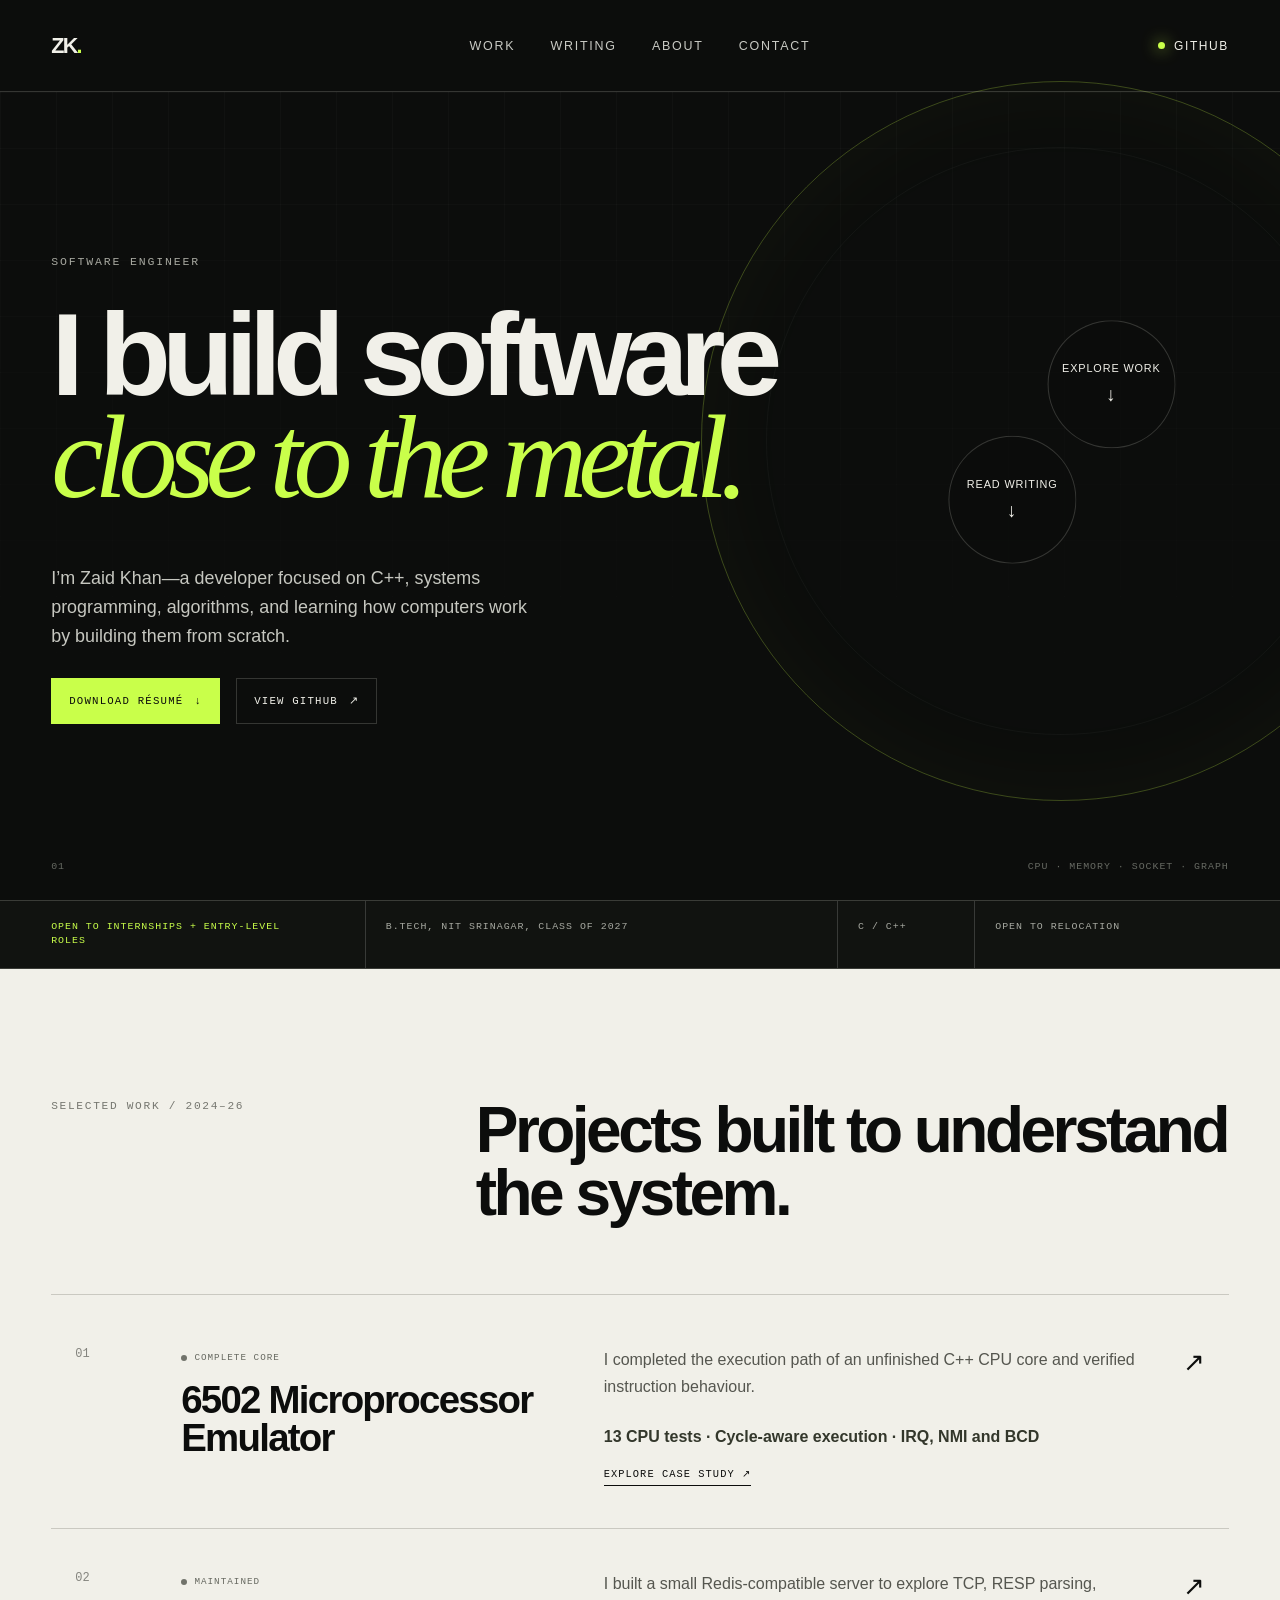
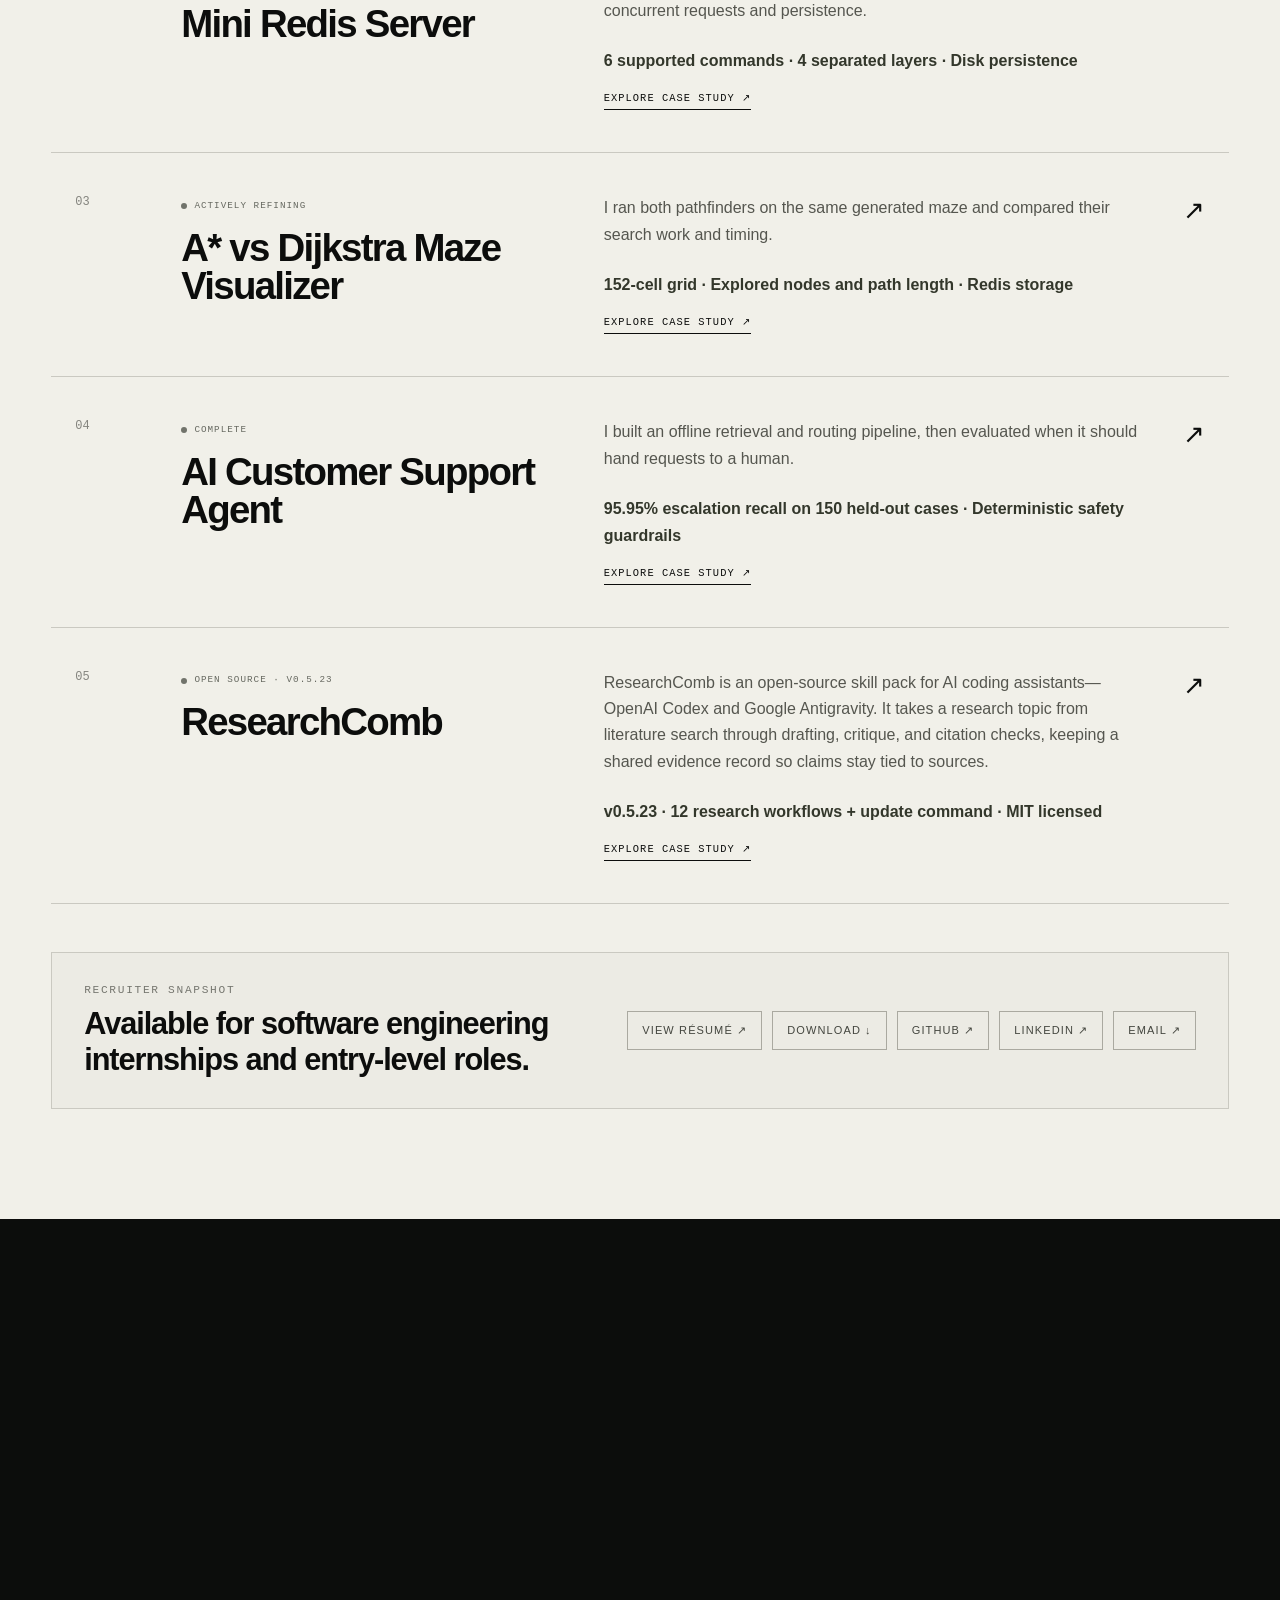
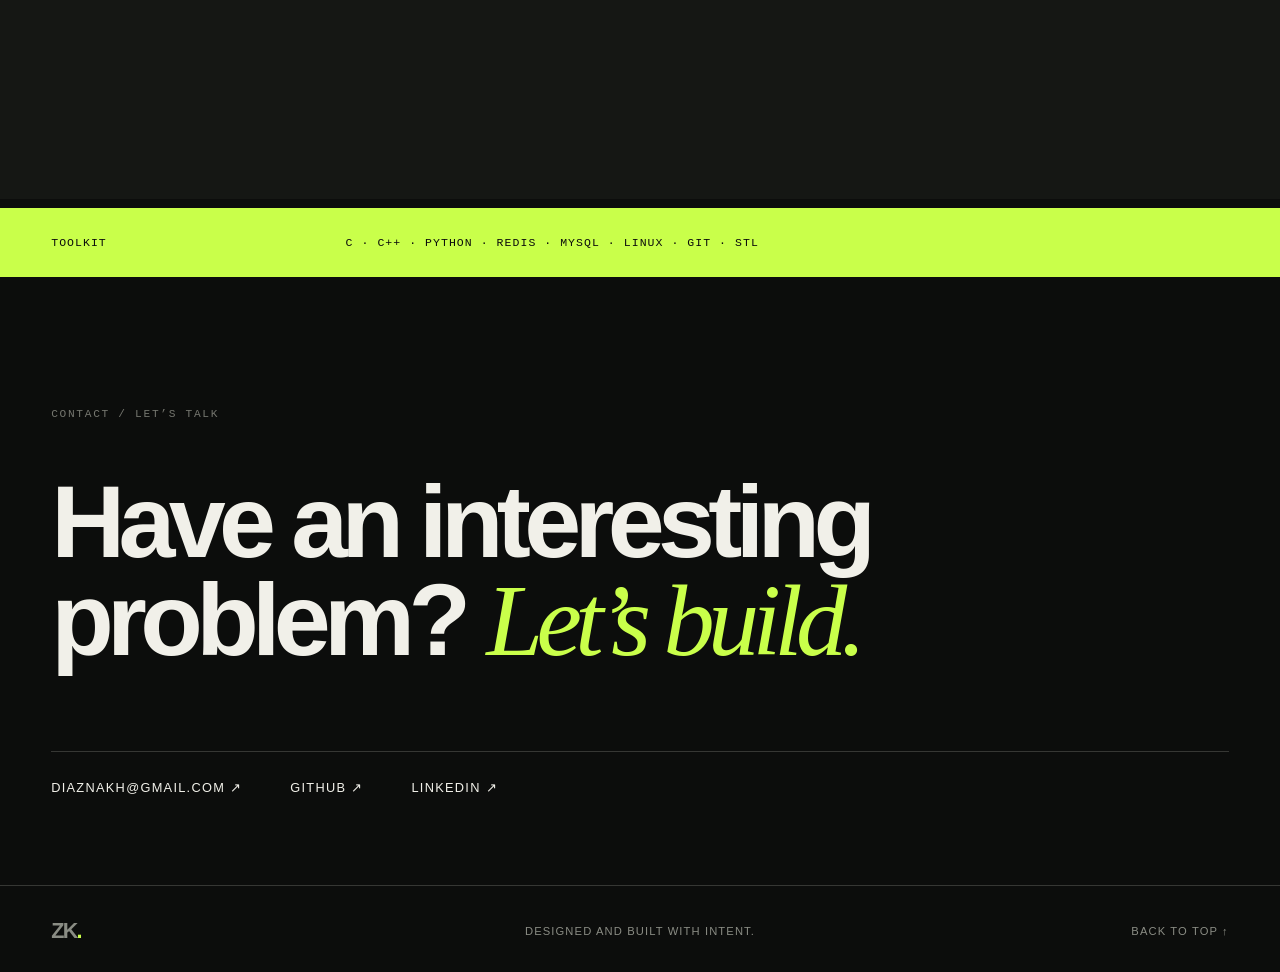
==== commit dac7a05d: "Defer hero-orbit physics until first input Lighthouse CI still scored the homepage 0.78 with 1008ms " ====
--- a/index.html
+++ b/index.html
@@ -28,7 +28,7 @@
   <link rel="apple-touch-icon" sizes="180x180" href="assets/apple-touch-icon.png">
   <link rel="alternate" type="application/rss+xml" title="Zaid Khan — Technical Field Notes" href="rss.xml">
   <link rel="stylesheet" href="styles.css?v=20261014">
-  <script src="script.js?v=20261014-tbt" defer></script>
+  <script src="script.js?v=20261014-idle" defer></script>
   <script type="application/ld+json">{"@context":"https://schema.org","@type":"Person","name":"Zaid Khan","url":"https://diaznakh.github.io/","image":"https://diaznakh.github.io/assets/zaid-khan-portrait-2903-v2.webp","jobTitle":"Software Engineer","alumniOf":{"@type":"CollegeOrUniversity","name":"National Institute of Technology Srinagar"},"sameAs":["https://github.com/diaznakh","https://www.linkedin.com/in/zaid-khan-0873591ba/"],"knowsAbout":["C++","Systems programming","Backend development","Computer architecture","Algorithms"]}</script>
 </head>
 <body>
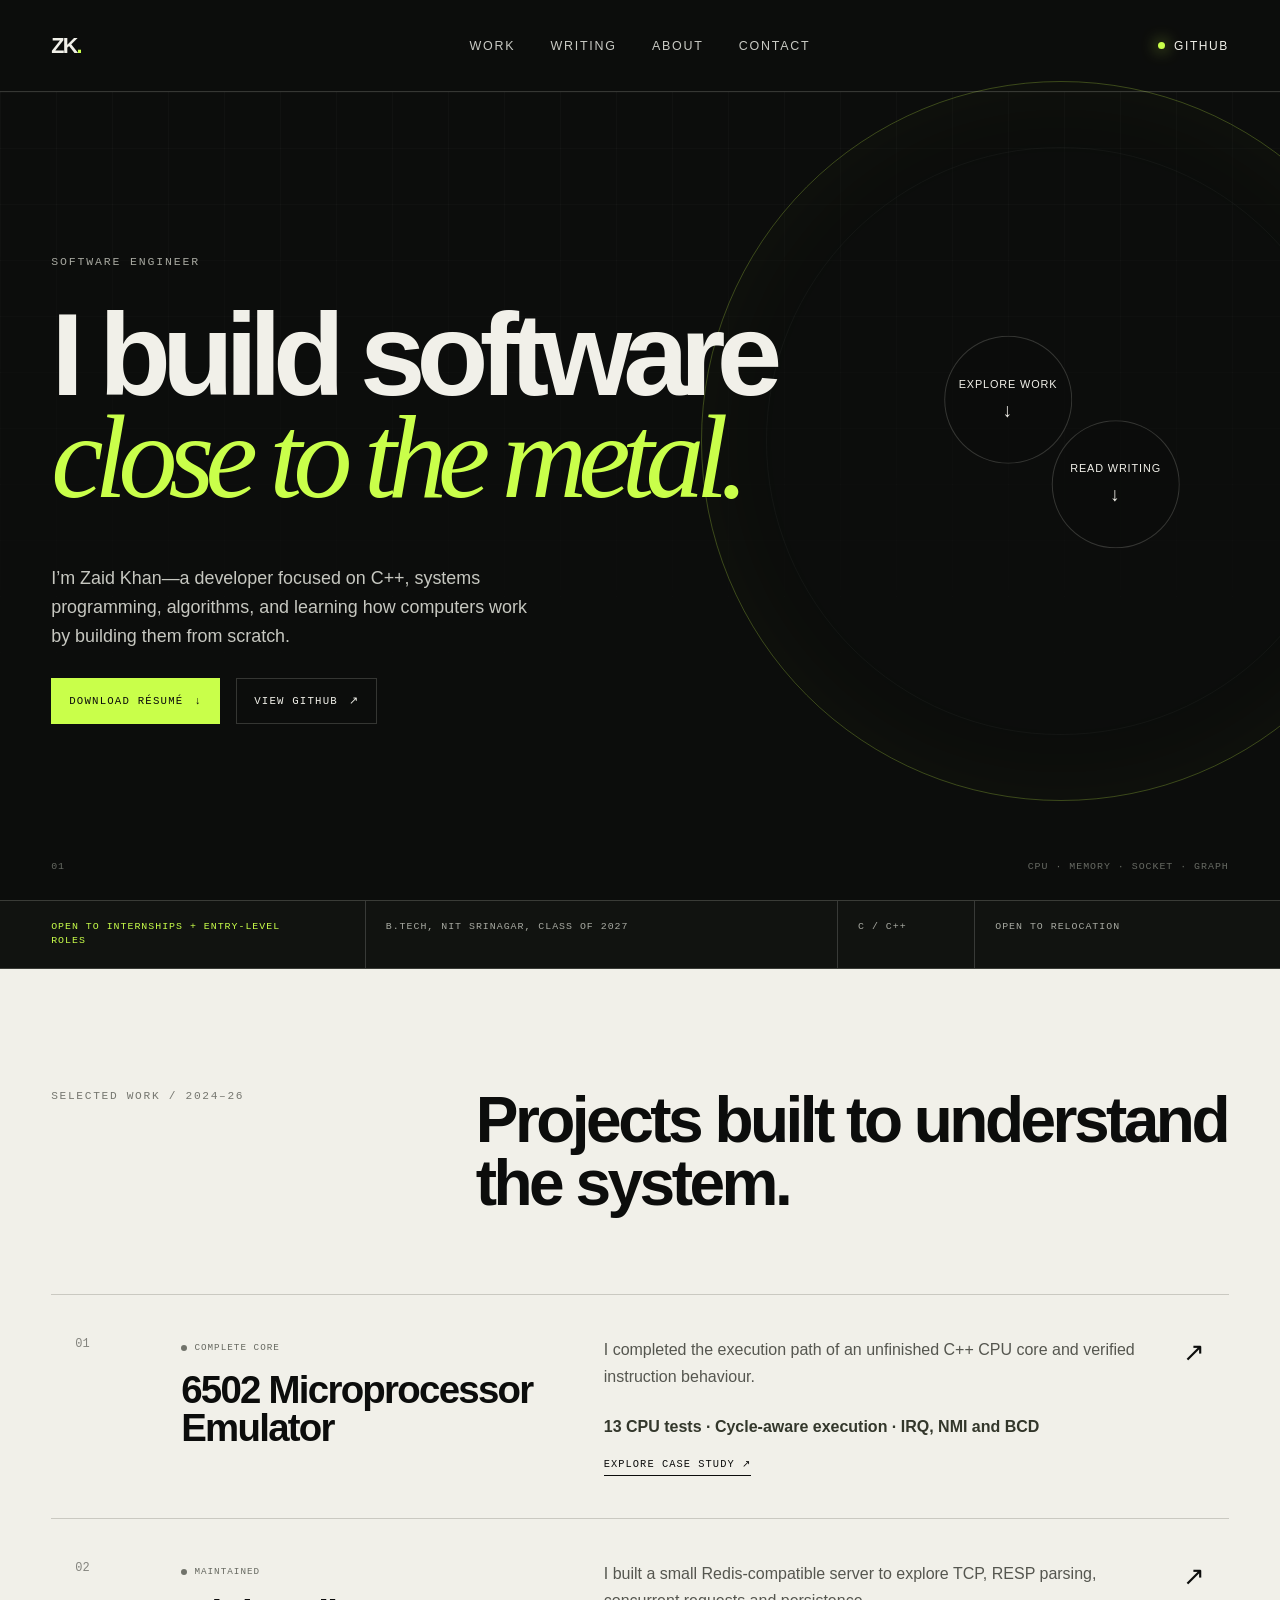
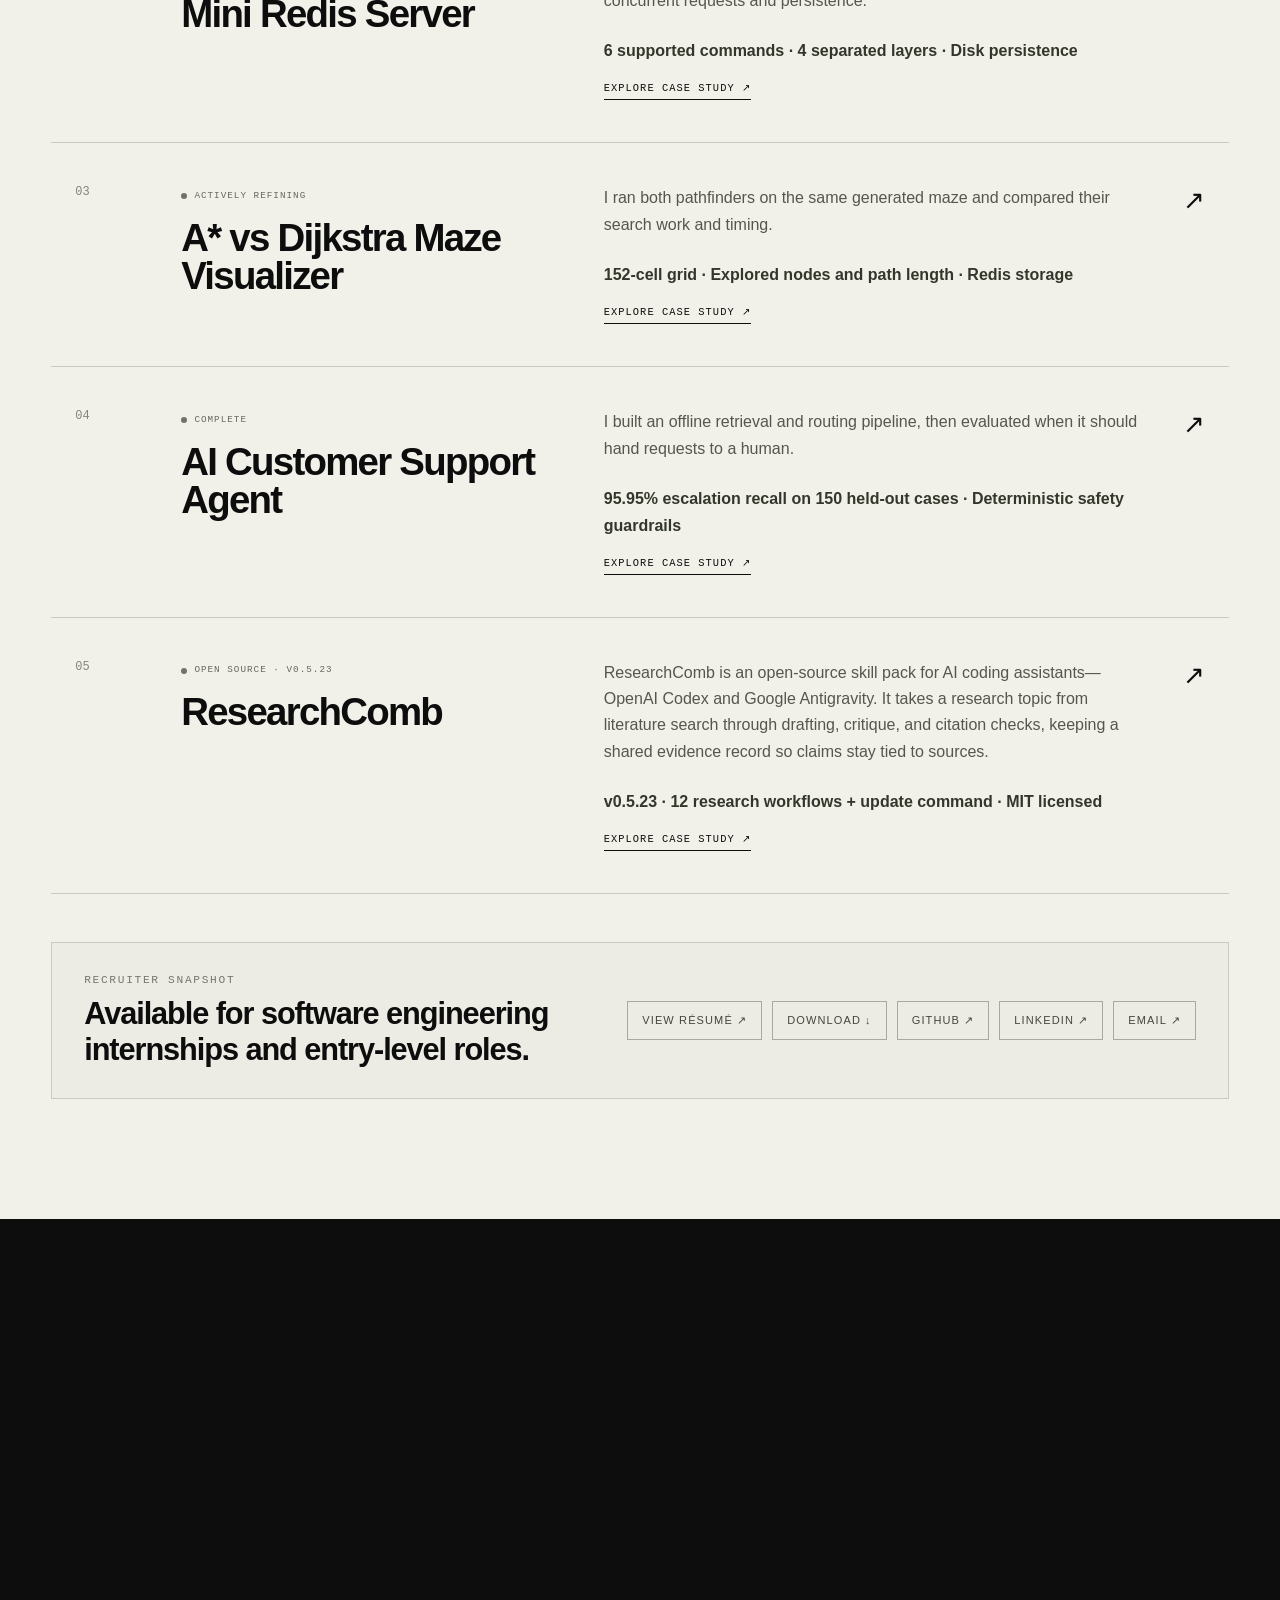
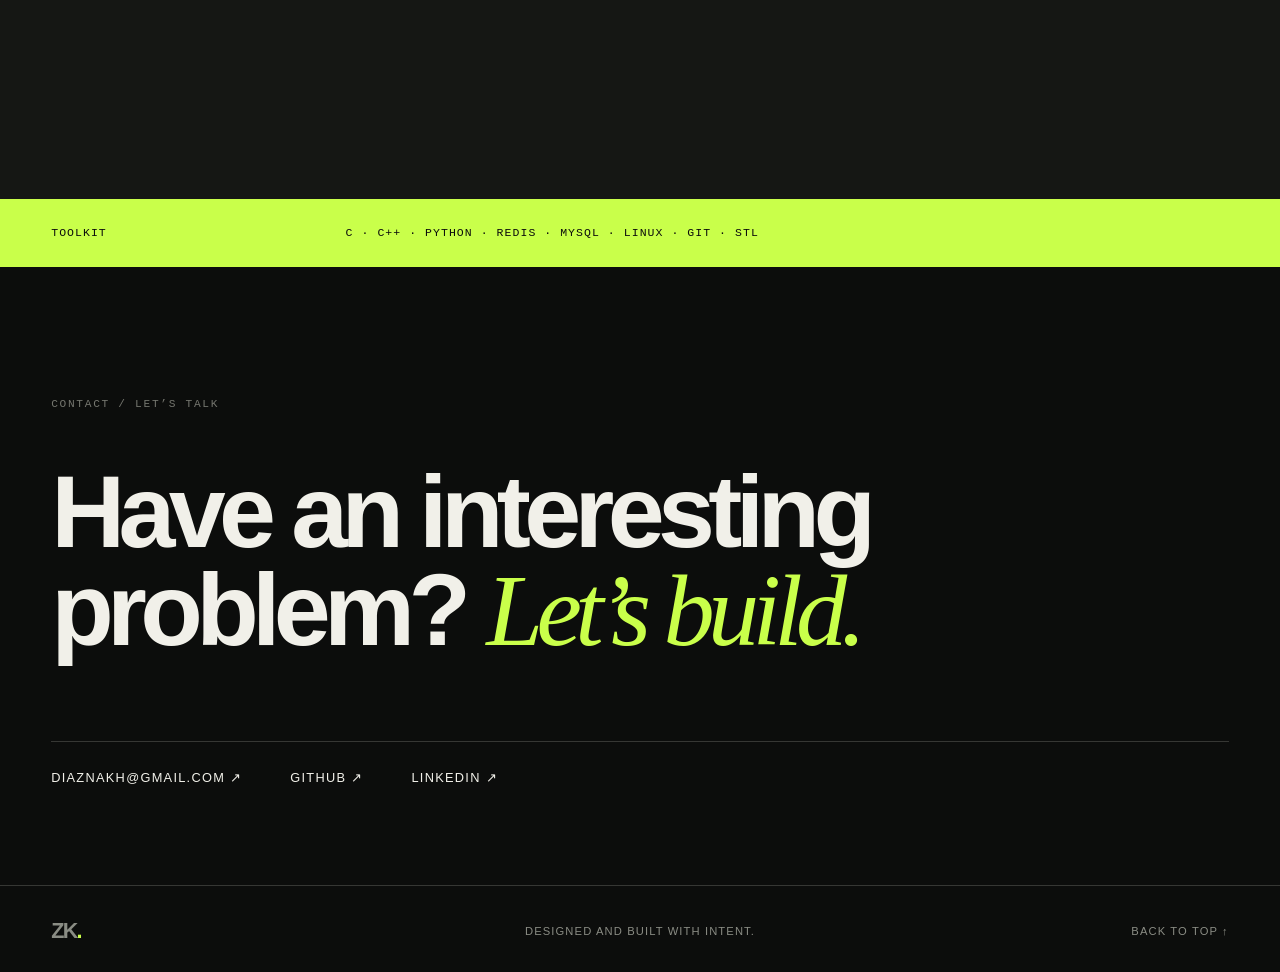
==== commit b5225d5b: "Load homepage script after first input Lighthouse CI still scored 0.83 (TBT 686ms). script.js evalua" ====
--- a/index.html
+++ b/index.html
@@ -27,8 +27,8 @@
   <link rel="icon" type="image/png" sizes="16x16" href="assets/favicon-16x16.png">
   <link rel="apple-touch-icon" sizes="180x180" href="assets/apple-touch-icon.png">
   <link rel="alternate" type="application/rss+xml" title="Zaid Khan — Technical Field Notes" href="rss.xml">
-  <link rel="stylesheet" href="styles.css?v=20261014">
-  <script src="script.js?v=20261014-idle" defer></script>
+  <link rel="stylesheet" href="styles.css?v=20261014-fade">
+  <script src="boot.js?v=20261014" defer></script>
   <script type="application/ld+json">{"@context":"https://schema.org","@type":"Person","name":"Zaid Khan","url":"https://diaznakh.github.io/","image":"https://diaznakh.github.io/assets/zaid-khan-portrait-2903-v2.webp","jobTitle":"Software Engineer","alumniOf":{"@type":"CollegeOrUniversity","name":"National Institute of Technology Srinagar"},"sameAs":["https://github.com/diaznakh","https://www.linkedin.com/in/zaid-khan-0873591ba/"],"knowsAbout":["C++","Systems programming","Backend development","Computer architecture","Algorithms"]}</script>
 </head>
 <body>
--- a/styles.css
+++ b/styles.css
@@ -46,7 +46,7 @@
 .hero-code { position:absolute; bottom:28px; left:4vw; right:4vw; display:flex; justify-content:space-between; color:#676a63; font:.62rem ui-monospace,SFMono-Regular,Menlo,monospace; letter-spacing:.1em; }
 .reveal { animation:enter 800ms cubic-bezier(.2,.8,.2,1) both; }
 .reveal-delay-1 { animation-delay:100ms; } .reveal-delay-2 { animation-delay:220ms; }
-@keyframes enter { from { opacity:0; transform:translateY(22px); } to { opacity:1; transform:translateY(0); } }
+@keyframes enter { from { opacity:0; } to { opacity:1; } }
 
 .section { padding:120px 4vw; content-visibility:auto; contain-intrinsic-size:900px; }
 .recruiter-strip { display:grid; grid-template-columns:1.2fr 1.55fr .45fr 1fr; border-top:1px solid var(--line); border-bottom:1px solid var(--line); background:#111310; }
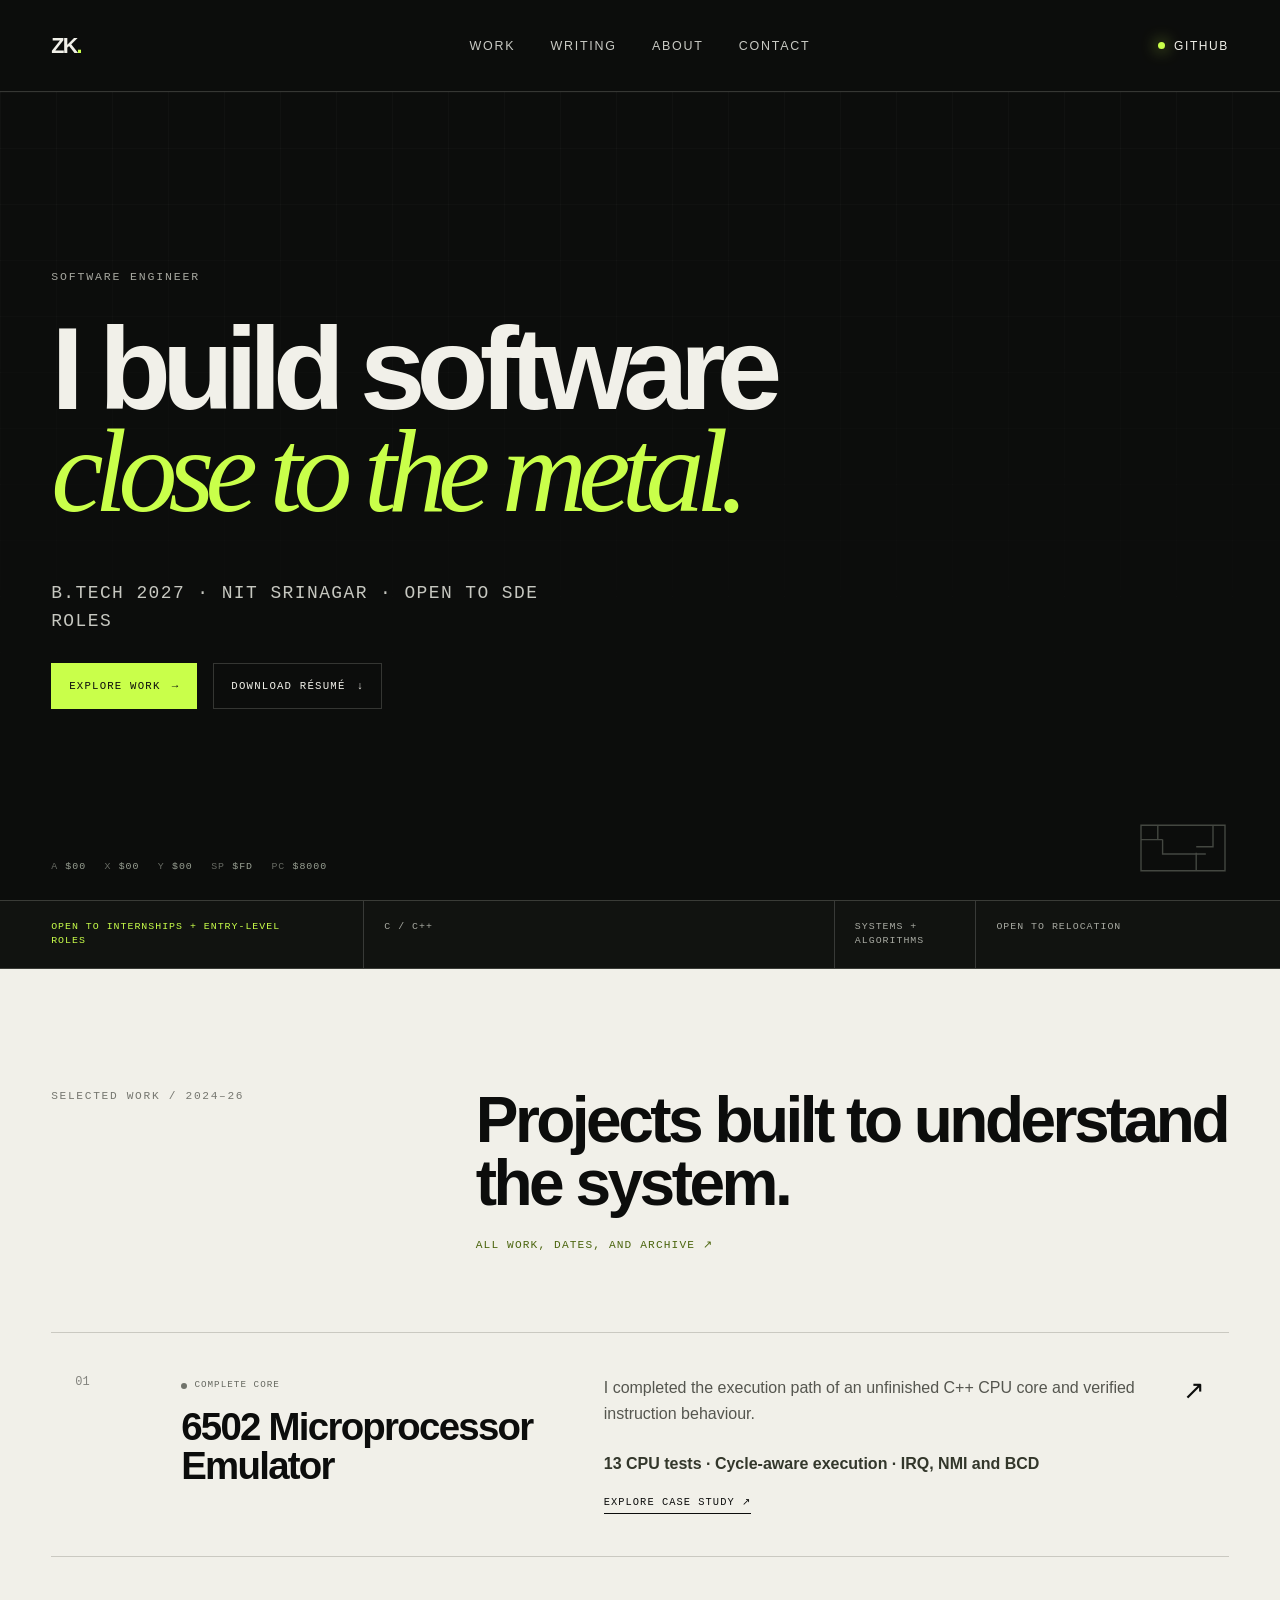
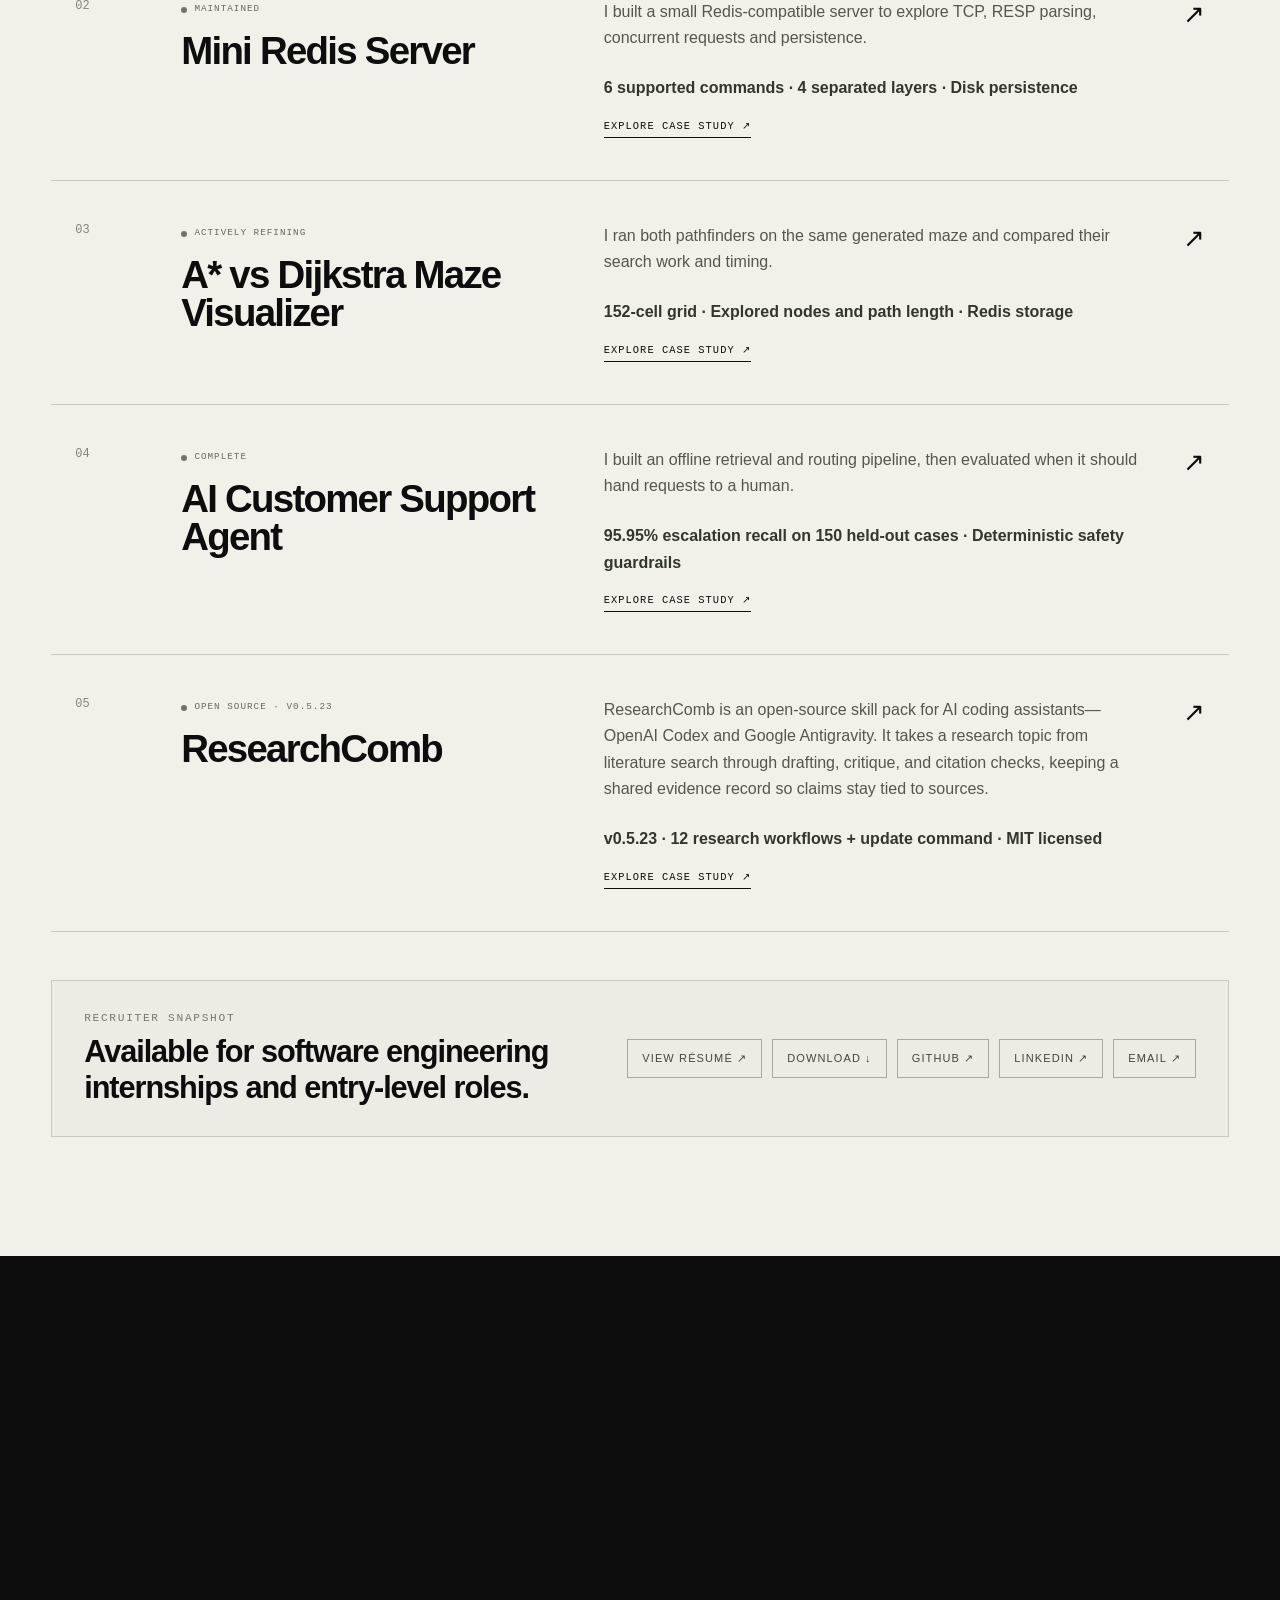
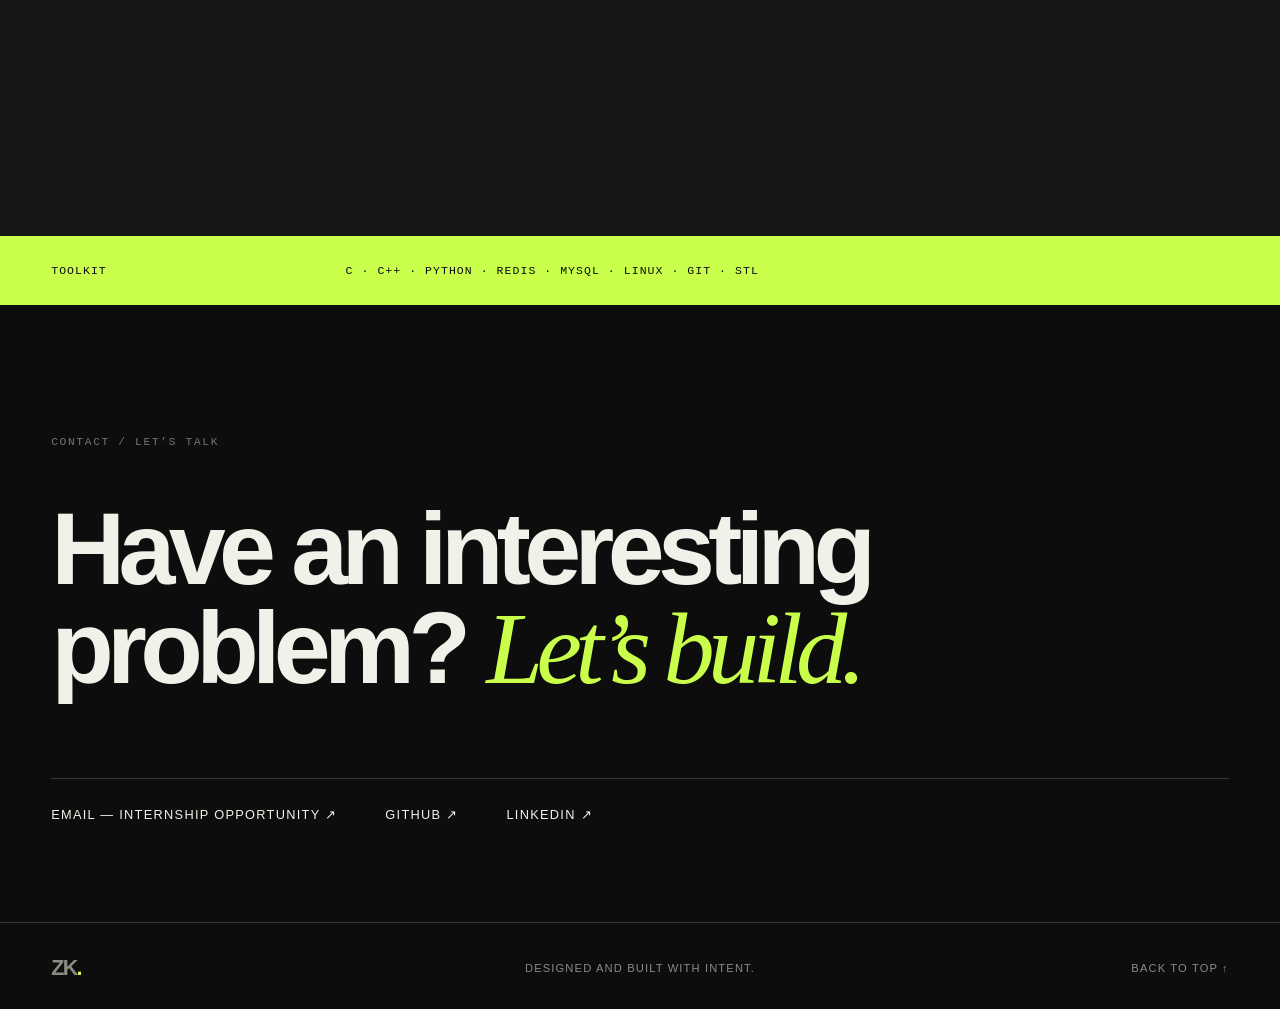
==== commit 884e570f: "Add Work and About pages, simplify the home hero, and feature the latest post. Introduce dedicated W" ====
--- a/index.html
+++ b/index.html
@@ -27,7 +27,7 @@
   <link rel="icon" type="image/png" sizes="16x16" href="assets/favicon-16x16.png">
   <link rel="apple-touch-icon" sizes="180x180" href="assets/apple-touch-icon.png">
   <link rel="alternate" type="application/rss+xml" title="Zaid Khan — Technical Field Notes" href="rss.xml">
-  <link rel="stylesheet" href="styles.css?v=20261014-fade">
+  <link rel="stylesheet" href="styles.css?v=20261020-work">
   <script src="boot.js?v=20261014" defer></script>
   <script type="application/ld+json">{"@context":"https://schema.org","@type":"Person","name":"Zaid Khan","url":"https://diaznakh.github.io/","image":"https://diaznakh.github.io/assets/zaid-khan-portrait-2903-v2.webp","jobTitle":"Software Engineer","alumniOf":{"@type":"CollegeOrUniversity","name":"National Institute of Technology Srinagar"},"sameAs":["https://github.com/diaznakh","https://www.linkedin.com/in/zaid-khan-0873591ba/"],"knowsAbout":["C++","Systems programming","Backend development","Computer architecture","Algorithms"]}</script>
 </head>
@@ -36,8 +36,8 @@
   <main id="main-content">
     <header class="site-header">
       <a class="wordmark" href="#top" aria-label="ZK. Home">ZK<span>.</span></a>
-      <nav aria-label="Primary navigation"><a href="#work">Work</a><a href="#writing">Writing</a><a href="#about">About</a><a href="#contact">Contact</a></nav>
-      <details class="mobile-nav"><summary>Menu</summary><nav class="mobile-menu" aria-label="Mobile navigation"><a href="#work">Work</a><a href="#writing">Writing</a><a href="#about">About</a><a href="#contact">Contact</a></nav></details>
+      <nav aria-label="Primary navigation"><a href="work/">Work</a><a href="writing/">Writing</a><a href="about/">About</a><a href="#contact">Contact</a></nav>
+      <details class="mobile-nav"><summary>Menu</summary><nav class="mobile-menu" aria-label="Mobile navigation"><a href="work/">Work</a><a href="writing/">Writing</a><a href="about/">About</a><a href="#contact">Contact</a></nav></details>
       <a class="availability" href="https://github.com/diaznakh" target="_blank" rel="noreferrer"><span aria-hidden="true"></span> GitHub</a>
     </header>
 
@@ -45,20 +45,19 @@
       <div class="hero-kicker reveal"><span>Software Engineer</span></div>
       <h1 class="reveal reveal-delay-1">I build software<br><em>close to the metal.</em></h1>
       <div class="hero-footer reveal reveal-delay-2">
-        <p>I’m Zaid Khan—a developer focused on C++, systems programming, algorithms, and learning how computers work by building them from scratch.</p>
-        <div class="hero-actions"><a class="resume-button" href="assets/zaid-khan-resume.pdf" download>Download résumé <span aria-hidden="true">↓</span></a><a class="text-button" href="https://github.com/diaznakh" target="_blank" rel="noreferrer">View GitHub <span aria-hidden="true">↗</span></a></div>
+        <p class="hero-line">B.Tech 2027 · NIT Srinagar · Open to SDE roles</p>
+        <div class="hero-actions"><a class="resume-button" href="work/">Explore work <span aria-hidden="true">→</span></a><a class="text-button" href="assets/zaid-khan-resume.pdf" download>Download résumé <span aria-hidden="true">↓</span></a></div>
       </div>
-      <div class="hero-orbit" aria-label="Quick navigation">
-        <a class="round-link moving-link" style="left:68%;top:67%" href="#work"><span>Explore work</span><b aria-hidden="true">↓</b></a>
-        <a class="round-link moving-link writing-link" style="left:30%;top:41%" href="#writing"><span>Read writing</span><b aria-hidden="true">↓</b></a>
+      <div class="hero-code" aria-hidden="true">
+        <div class="hero-registers"><span>A <b>$00</b></span><span>X <b>$00</b></span><span>Y <b>$00</b></span><span>SP <b>$FD</b></span><span>PC <b>$8000</b></span></div>
+        <svg class="hero-maze" viewBox="0 0 72 40" focusable="false"><path d="M1 1h70v38H1zM1 13h18M19 13v12h14M33 25h22M15 1v12M47 39V24M61 1v18H47"/></svg>
       </div>
-      <div class="hero-code" aria-hidden="true"><span>01</span><span>CPU · MEMORY · SOCKET · GRAPH</span></div>
     </section>
 
-    <aside class="recruiter-strip" aria-label="Current availability"><span>Open to internships + entry-level roles</span><span>B.Tech, NIT Srinagar, class of 2027</span><span>C / C++</span><span>Open to relocation</span></aside>
+    <aside class="recruiter-strip" aria-label="Current availability"><span>Open to internships + entry-level roles</span><span>C / C++</span><span>Systems + algorithms</span><span>Open to relocation</span></aside>
 
     <section class="section work" id="work">
-      <div class="section-heading" data-reveal><p class="eyebrow">Selected work / 2024–26</p><h2>Projects built to understand the system.</h2></div>
+      <div class="section-heading" data-reveal><p class="eyebrow">Selected work / 2024–26</p><div><h2>Projects built to understand the system.</h2><p class="work-page-link"><a href="work/">All work, dates, and archive ↗</a></p></div></div>
       <div class="project-list">
         <a class="project-card lime" data-reveal data-reveal-delay="0" href="projects/6502-emulator/">
           <span class="project-number">01</span><div class="project-copy"><div class="project-title-block"><span class="project-status">Complete core</span><h3>6502 Microprocessor Emulator</h3></div><div class="project-summary"><p>I completed the execution path of an unfinished C++ CPU core and verified instruction behaviour.</p><p class="project-proof">13 CPU tests · Cycle-aware execution · IRQ, NMI and BCD</p><span class="project-open">Explore case study ↗</span></div></div><span class="project-arrow" aria-hidden="true">↗</span>
@@ -78,7 +77,7 @@
       </div>
       <aside class="recruiter-cta" data-reveal aria-label="Recruiter links">
         <div><p class="eyebrow">Recruiter snapshot</p><h3>Available for software engineering internships and entry-level roles.</h3></div>
-        <div class="recruiter-actions"><a href="assets/zaid-khan-resume.pdf" target="_blank" rel="noreferrer">View résumé ↗</a><a href="assets/zaid-khan-resume.pdf" download>Download ↓</a><a href="https://github.com/diaznakh" target="_blank" rel="noreferrer">GitHub ↗</a><a href="https://www.linkedin.com/in/zaid-khan-0873591ba/" target="_blank" rel="noreferrer">LinkedIn ↗</a><a href="mailto:diaznakh@gmail.com">Email ↗</a></div>
+        <div class="recruiter-actions"><a href="assets/zaid-khan-resume.pdf" target="_blank" rel="noreferrer">View résumé ↗</a><a href="assets/zaid-khan-resume.pdf" download>Download ↓</a><a href="https://github.com/diaznakh" target="_blank" rel="noreferrer">GitHub ↗</a><a href="https://www.linkedin.com/in/zaid-khan-0873591ba/" target="_blank" rel="noreferrer">LinkedIn ↗</a><a href="mailto:diaznakh@gmail.com?subject=Internship%20opportunity">Email ↗</a></div>
       </aside>
     </section>
 
@@ -130,7 +129,7 @@
     <section class="section about" id="about">
       <div class="about-intro" data-reveal><p class="eyebrow">About / Approach</p><h2>Chemical engineering taught me to think in systems. Code gave me a way to <em>build them.</em></h2></div>
       <div class="about-grid" data-reveal>
-        <div class="about-copy"><p>I’m an engineering student at NIT Srinagar moving deliberately into software. My best learning happens below the surface: tracing an instruction, opening a socket, profiling an algorithm, or finding the exact abstraction that makes a backend easier to reason about.</p><p>Outside code, I’ve led teams and organized a two-day national hackathon in Kashmir with more than 600 attendees—experience that sharpened how I communicate, coordinate, and ship under pressure.</p></div>
+        <div class="about-copy"><p>I’m an engineering student at NIT Srinagar moving deliberately into software. My best learning happens below the surface: tracing an instruction, opening a socket, profiling an algorithm, or finding the exact abstraction that makes a backend easier to reason about.</p><p>Outside code, I’ve led teams and organized a two-day national hackathon in Kashmir with more than 600 attendees—experience that sharpened how I communicate, coordinate, and ship under pressure.</p><p><a href="about/">Timeline and current focus ↗</a></p></div>
         <div class="education-card"><span>Education</span><strong>National Institute of Technology Srinagar</strong><p>B.Tech, NIT Srinagar, class of 2027 · Chemical Engineering</p><small>Engineering fundamentals + self-directed computer science</small></div>
         <figure class="about-portrait"><img src="assets/zaid-khan-portrait-2903-v2.webp" alt="Portrait of Zaid Khan" width="941" height="1672" loading="lazy" decoding="async"><figcaption><span>Portrait / 2026</span><span>Zaid Khan</span></figcaption></figure>
       </div>
@@ -142,7 +141,7 @@
     </section>
 
     <section class="stack-strip" aria-label="Technical toolkit" data-reveal><span>Toolkit</span><p>C · C++ · Python · Redis · MySQL · Linux · Git · STL</p></section>
-    <section class="contact" id="contact" data-reveal><p class="eyebrow">Contact / Let’s talk</p><h2>Have an interesting<br>problem? <em>Let’s build.</em></h2><div class="contact-links"><a href="mailto:diaznakh@gmail.com">diaznakh@gmail.com ↗</a><a href="https://github.com/diaznakh" target="_blank" rel="noreferrer">GitHub ↗</a><a href="https://www.linkedin.com/in/zaid-khan-0873591ba/" target="_blank" rel="noreferrer">LinkedIn ↗</a></div></section>
+    <section class="contact" id="contact" data-reveal><p class="eyebrow">Contact / Let’s talk</p><h2>Have an interesting<br>problem? <em>Let’s build.</em></h2><div class="contact-links"><a href="mailto:diaznakh@gmail.com?subject=Internship%20opportunity">Email — Internship opportunity ↗</a><a href="https://github.com/diaznakh" target="_blank" rel="noreferrer">GitHub ↗</a><a href="https://www.linkedin.com/in/zaid-khan-0873591ba/" target="_blank" rel="noreferrer">LinkedIn ↗</a></div></section>
     <footer><a class="wordmark" href="#top" aria-label="ZK. Back to top">ZK<span>.</span></a><p>Designed and built with intent.</p><a href="#top">Back to top ↑</a></footer>
   </main>
 </body>
--- a/styles.css
+++ b/styles.css
@@ -7,14 +7,16 @@
 ::selection { background:var(--acid); color:var(--ink); }
 .skip-link { position:fixed; z-index:1000; top:12px; left:12px; padding:11px 15px; background:var(--acid); color:var(--ink); font-size:.76rem; font-weight:800; letter-spacing:.08em; text-transform:uppercase; translate:0 -160%; transition:translate 160ms ease; }
 .skip-link:focus { translate:0 0; }
+.visually-hidden { position:absolute; width:1px; height:1px; padding:0; margin:-1px; overflow:hidden; clip:rect(0,0,0,0); white-space:nowrap; border:0; }
 :focus-visible { outline:2px solid var(--acid); outline-offset:4px; }
 
 .site-header { position:absolute; z-index:10; inset:0 0 auto; height:92px; display:grid; grid-template-columns:1fr auto 1fr; align-items:center; padding:0 4vw; border-bottom:1px solid var(--line); }
 .wordmark { width:max-content; font-size:1.35rem; font-weight:900; letter-spacing:-.08em; }
 .wordmark span { color:var(--acid); }
 nav { display:flex; gap:2.2rem; color:#c9cac4; font-size:.78rem; text-transform:uppercase; letter-spacing:.14em; }
-nav a, footer a, .contact-links a { transition:color 180ms ease; }
-nav a:hover, footer a:hover, .contact-links a:hover { color:var(--acid); }
+nav a, footer a, .contact-links a, .contact-prompt a { transition:color 180ms ease; }
+nav a:hover, footer a:hover, .contact-links a:hover, .contact-prompt a:hover { color:var(--acid); }
+nav a[aria-current="page"] { color:var(--acid); }
 .availability { justify-self:end; display:flex; align-items:center; gap:.55rem; font-size:.75rem; text-transform:uppercase; letter-spacing:.13em; }
 .availability span { width:7px; height:7px; border-radius:50%; background:var(--acid); box-shadow:0 0 16px var(--acid); }
 .mobile-nav { display:none; }
@@ -27,7 +29,8 @@
 .hero h1 { position:relative; z-index:3; max-width:1120px; margin:0; font-size:clamp(4rem,9.2vw,9.6rem); line-height:.87; letter-spacing:-.075em; font-weight:700; }
 em { color:var(--acid); font-family:Georgia,"Times New Roman",serif; font-weight:400; }
 .hero-footer { display:block; margin-top:3.5rem; padding-left:0; }
-.hero-footer p { max-width:480px; margin:0; color:#c6c7c0; font-size:clamp(1rem,1.4vw,1.25rem); line-height:1.6; }
+.hero-footer p { max-width:540px; margin:0; color:#c6c7c0; font-size:clamp(1rem,1.4vw,1.25rem); line-height:1.6; }
+.hero-line { font:.78rem/1.6 ui-monospace,SFMono-Regular,Menlo,monospace; letter-spacing:.08em; text-transform:uppercase; color:#a8aaa2; }
 .hero-actions { display:flex; align-items:center; gap:1rem; margin-top:1.7rem; }
 .resume-button,.text-button { display:inline-flex; align-items:center; justify-content:center; gap:.7rem; min-height:46px; padding:0 17px; font:.67rem ui-monospace,SFMono-Regular,Menlo,monospace; text-transform:uppercase; letter-spacing:.11em; transition:background-color 180ms ease,color 180ms ease,border-color 180ms ease,transform 180ms ease; }
 .resume-button { border:1px solid var(--acid); background:var(--acid); color:var(--ink); }
@@ -43,7 +46,12 @@
 .hero-orbit .round-link { position:absolute; z-index:4; pointer-events:auto; transform:translate(-50%,-50%); background:rgba(12,13,12,.86); }
 .hero-orbit .round-link:hover { transform:translate(-50%,-50%) rotate(-6deg); }
 .moving-link { will-change:left,top; transition:background 220ms ease,color 220ms ease,transform 220ms ease; }
-.hero-code { position:absolute; bottom:28px; left:4vw; right:4vw; display:flex; justify-content:space-between; color:#676a63; font:.62rem ui-monospace,SFMono-Regular,Menlo,monospace; letter-spacing:.1em; }
+.hero-code { position:absolute; bottom:28px; left:4vw; right:4vw; display:flex; justify-content:space-between; align-items:flex-end; gap:1.5rem; color:#676a63; font:.62rem ui-monospace,SFMono-Regular,Menlo,monospace; letter-spacing:.1em; }
+.hero-registers { display:flex; flex-wrap:wrap; gap:.35rem 1.15rem; }
+.hero-registers span { display:flex; gap:.45rem; }
+.hero-registers b { color:#9aa194; font-weight:500; }
+.hero-maze { width:92px; height:48px; flex:0 0 auto; color:#4e524b; opacity:.85; }
+.hero-maze path { fill:none; stroke:currentColor; stroke-width:1.15; }
 .reveal { animation:enter 800ms cubic-bezier(.2,.8,.2,1) both; }
 .reveal-delay-1 { animation-delay:100ms; } .reveal-delay-2 { animation-delay:220ms; }
 @keyframes enter { from { opacity:0; } to { opacity:1; } }
@@ -57,12 +65,15 @@
 .section-heading { display:grid; grid-template-columns:1fr 2fr; gap:3rem; margin-bottom:80px; }
 .eyebrow { margin:0; font:.7rem/1.4 ui-monospace,SFMono-Regular,Menlo,monospace; text-transform:uppercase; letter-spacing:.15em; color:#75766f; }
 .section-heading h2,.about-intro h2 { max-width:850px; margin:0; font-size:clamp(2.4rem,5vw,5.6rem); line-height:.98; letter-spacing:-.055em; }
+.work-page-link { margin:1.2rem 0 0; }
+.work-page-link a,.about-copy>p>a { color:var(--acid); font:.7rem ui-monospace,SFMono-Regular,Menlo,monospace; text-transform:uppercase; letter-spacing:.1em; }
+.work .work-page-link a { color:#4b650e; }
 .project-list { border-top:1px solid #cac9c1; }
 .project-card { position:relative; display:grid; grid-template-columns:90px 1fr 50px; gap:1rem; padding:42px 24px; border-bottom:1px solid #cac9c1; transition:transform 240ms cubic-bezier(.2,.8,.2,1),background-color 240ms ease,box-shadow 240ms ease,border-color 240ms ease; }
 .project-card.lime:hover { background:#d9ff80; } .project-card.amber:hover { background:#ffd37c; } .project-card.blue:hover { background:#a8d8ff; } .project-card.coral:hover { background:#ffb3a3; }
 .project-number { color:#84847e; font:.75rem ui-monospace,SFMono-Regular,Menlo,monospace; }
 .project-copy { display:grid; grid-template-columns:minmax(230px,.7fr) 1fr; column-gap:3rem; align-items:start; }
-.project-copy h3 { margin:0; font-size:clamp(1.65rem,3vw,3.1rem); line-height:1; letter-spacing:-.045em; }
+.project-copy h2,.project-copy h3 { margin:0; font-size:clamp(1.65rem,3vw,3.1rem); line-height:1; letter-spacing:-.045em; }
 .project-summary { min-width:0; }
 .project-summary p { margin-bottom:1rem; }
 .project-summary .project-proof { margin-bottom:.8rem; color:#33372b; font-weight:700; }
@@ -270,8 +281,9 @@
 .article-page { min-height:100vh; background:#f1f0e9; color:#0c0d0c; }
 .reading-progress { position:fixed; z-index:40; inset:0 0 auto; height:3px; background:rgba(12,13,12,.08); }
 .reading-progress span { display:block; width:100%; height:100%; background:var(--acid); transform:scaleX(0); transform-origin:left; will-change:transform; }
-.article-header { height:92px; display:flex; align-items:center; justify-content:space-between; padding:0 4vw; border-bottom:1px solid #cac9c1; }
+.article-header { height:92px; display:flex; align-items:center; justify-content:space-between; gap:1.5rem; padding:0 4vw; border-bottom:1px solid #cac9c1; }
 .article-header>a:last-child { font-size:.72rem; text-transform:uppercase; letter-spacing:.1em; }
+.article-header nav { flex-wrap:wrap; justify-content:flex-end; gap:1.2rem 1.8rem; color:inherit; font-size:.72rem; }
 .article-shell { width:min(860px,90vw); margin:0 auto; padding:110px 0 120px; }
 .article-shell h1 { margin:2.2rem 0 3rem; font-size:clamp(3.4rem,7vw,7.5rem); line-height:.9; letter-spacing:-.065em; }
 .article-shell h1 em { color:var(--ink); text-decoration-line:underline; text-decoration-color:var(--acid); text-decoration-thickness:.1em; text-underline-offset:.06em; }
@@ -387,7 +399,7 @@
 .single-grid-stats strong { color:#f1f0e9; font-weight:500; }
 
 @media (max-width:820px) {
-  .site-header { grid-template-columns:1fr 1fr; } nav { display:none; } .hero { min-height:760px; } .hero h1 { font-size:clamp(3.7rem,16vw,7rem); }
+  .site-header { grid-template-columns:1fr 1fr; } .site-header nav { display:none; } .hero { min-height:760px; } .hero h1 { font-size:clamp(3.7rem,16vw,7rem); }
   .site-header { grid-template-columns:1fr auto auto; gap:1rem; }
   .mobile-nav { display:block; justify-self:end; order:3; position:relative; }
   .mobile-nav summary { cursor:pointer; list-style:none; min-height:44px; display:flex; align-items:center; padding:0 10px; border:1px solid var(--line); font:.72rem ui-monospace,monospace; text-transform:uppercase; letter-spacing:.1em; }
@@ -428,11 +440,12 @@
   .hero-orbit .round-link:active { border-color:var(--acid); }
   .hero-orbit .round-link:focus-visible { outline:1px solid var(--acid); outline-offset:3px; }
   .hero-orbit .round-link span,.hero-orbit .round-link b { color:var(--paper)!important; opacity:1!important; visibility:visible!important; }
-  .hero-code { position:relative; bottom:auto; left:auto; right:auto; margin-top:2.5rem; }
+  .hero-code { position:relative; bottom:auto; left:auto; right:auto; margin-top:2.5rem; flex-direction:column; align-items:flex-start; }
+  .hero-maze { width:78px; height:40px; }
   .about-grid { grid-template-columns:1fr; } .about-copy,.education-card,.about-portrait { grid-column:1; } .about-portrait { height:480px; } .education-card { order:3; }
   .project-card { grid-template-columns:36px minmax(0,1fr) 22px; gap:.7rem; padding:30px 12px; } .project-number { padding-left:2px; } .project-arrow { justify-self:center; } .project-card:hover .project-arrow,.project-card:active .project-arrow,.project-card:focus .project-arrow { transform:none; } .recruiter-strip { grid-template-columns:1fr; } .recruiter-strip span,.recruiter-strip span:nth-child(2) { padding:14px 5vw; border-right:0; border-bottom:1px solid var(--line); } .recruiter-strip span:last-child { border-bottom:0; } .now-summary { padding:28px 28px 0; } .now-card-grid>div { padding:28px; }
   .project-outcomes { grid-template-columns:1fr; }
-  .project-copy h3 { font-size:1.65rem; } .contact { padding:90px 5vw 70px; } .contact h2 { margin:36px 0 56px; font-size:16vw; }
+  .project-copy h2,.project-copy h3 { font-size:1.65rem; } .contact { padding:90px 5vw 70px; } .contact h2 { margin:36px 0 56px; font-size:16vw; }
   .featured-post,.linkedin-panel { padding:26px; } .featured-post { min-height:420px; } .featured-post h3 { margin-top:4rem; }
   .writing-title-row { align-items:flex-start; } .writing-links { align-items:flex-end; flex-direction:column; gap:10px; } .rss-link span { display:none; } .rss-link { padding:10px; }
   .recruiter-cta { padding:24px; } .recruiter-actions a { flex:1 1 42%; text-align:center; }
@@ -493,3 +506,73 @@
 
 .credit-name { color:var(--acid); text-decoration:none; transition:opacity 180ms ease; }
 .credit-name:hover,.credit-name:focus-visible { opacity:.76; outline:none; }
+
+.case-problem { max-width:760px; margin:2.6rem 0 0; }
+.case-problem h2 { margin:.7rem 0 1rem; font-size:clamp(1.7rem,3.2vw,2.6rem); letter-spacing:-.04em; }
+.case-problem p { margin:0; color:#55564f; font-size:1.05rem; line-height:1.7; }
+.case-facts { display:grid; grid-template-columns:repeat(3,minmax(0,1fr)); gap:1px; margin:2.4rem 0 2.2rem; background:#cac9c1; border:1px solid #cac9c1; }
+.case-facts div { min-width:0; padding:16px 18px; background:var(--paper); }
+.case-facts dt { margin:0 0 .55rem; color:#85877f; font:.58rem ui-monospace,SFMono-Regular,Menlo,monospace; text-transform:uppercase; letter-spacing:.12em; }
+.case-facts dd { margin:0; font:.78rem/1.45 ui-monospace,SFMono-Regular,Menlo,monospace; letter-spacing:.02em; }
+.case-facts a { text-decoration:underline; text-underline-offset:3px; }
+.case-learned { margin:90px 0 0; padding:42px; background:#111310; color:var(--paper); }
+.case-learned h2 { max-width:820px; margin:.8rem 0 1.4rem; font-size:clamp(1.8rem,3.4vw,3.2rem); line-height:1; letter-spacing:-.045em; }
+.case-learned p,.case-learned li { max-width:760px; color:#c8cac2; line-height:1.7; }
+.case-learned ul { margin:0; padding-left:1.2rem; }
+.case-learned li { margin:0 0 .8rem; }
+.case-learned li:last-child { margin-bottom:0; }
+
+.contact-prompt { padding:56px 4vw 48px; border-top:1px solid var(--line); background:#0c0d0c; color:var(--paper); }
+.project-page .contact-prompt,.article-page .contact-prompt,.work-index .contact-prompt { margin:0; }
+.contact-prompt h2 { max-width:820px; margin:.8rem 0 1.2rem; font-size:clamp(1.8rem,4vw,3.4rem); letter-spacing:-.045em; }
+.contact-prompt p { max-width:640px; margin:0 0 1.4rem; color:#aeb0a8; line-height:1.65; }
+.contact-prompt a { color:var(--acid); font:.72rem ui-monospace,SFMono-Regular,Menlo,monospace; text-transform:uppercase; letter-spacing:.1em; }
+
+.work-index { min-height:100vh; background:var(--paper); color:var(--ink); }
+.work-index .article-header { border-bottom-color:#cac9c1; }
+.work-shell { width:min(1180px,92vw); margin:0 auto; padding:110px 0 80px; }
+.work-shell>h1 { max-width:950px; margin:1rem 0 1.4rem; font-size:clamp(3.4rem,8vw,7.5rem); line-height:.88; letter-spacing:-.07em; }
+.work-shell>.lede { max-width:680px; margin:0 0 64px; color:#55564f; font-size:1.05rem; line-height:1.7; }
+.work-index .project-card { text-decoration:none; }
+.work-index .project-meta-line { display:flex; flex-wrap:wrap; gap:.7rem 1.2rem; margin:0 0 1rem; color:#666860; font:.58rem/1.4 ui-monospace,SFMono-Regular,Menlo,monospace; text-transform:uppercase; letter-spacing:.11em; }
+.work-archive { margin:80px 0 20px; }
+.work-archive h2 { margin:.8rem 0 1.6rem; font-size:clamp(1.8rem,3.4vw,3rem); letter-spacing:-.04em; }
+.work-archive ul { margin:0; padding:0; list-style:none; border-top:1px solid #cac9c1; }
+.work-archive li { display:grid; grid-template-columns:110px minmax(0,1fr); gap:20px; padding:16px 0; border-bottom:1px solid #cac9c1; }
+.work-archive time { color:#85877f; font:.68rem/1.5 ui-monospace,SFMono-Regular,Menlo,monospace; }
+.work-archive a { color:#2c2d28; line-height:1.5; }
+.work-archive a:hover { color:#4b650e; }
+
+.about-index { min-height:100vh; background:var(--ink); color:var(--paper); }
+.about-index .article-header { border-bottom-color:var(--line); }
+.about-shell { width:min(1180px,92vw); margin:0 auto; padding:110px 0 40px; }
+.about-shell>h1 { max-width:950px; margin:1rem 0 1.6rem; font-size:clamp(3.4rem,8vw,7.5rem); line-height:.88; letter-spacing:-.07em; }
+.about-shell>.lede { max-width:720px; margin:0 0 70px; color:#aeb0a8; font-size:1.05rem; line-height:1.7; }
+.about-now { margin:0 0 80px; padding:32px; border:1px solid var(--line); background:#151714; }
+.about-now-head { display:flex; justify-content:space-between; gap:1rem; margin-bottom:1.4rem; color:#777a72; font:.62rem ui-monospace,SFMono-Regular,Menlo,monospace; text-transform:uppercase; letter-spacing:.11em; }
+.about-now-head time { color:var(--acid); }
+.about-now h2 { margin:0 0 1rem; font-size:clamp(2rem,4vw,3.4rem); letter-spacing:-.045em; }
+.about-now ul { margin:0; padding:0; list-style:none; }
+.about-now li { padding:12px 0; border-top:1px solid var(--line); color:#c8cac2; line-height:1.55; }
+.about-now li:first-of-type { border-top:0; padding-top:0; }
+.about-index .experience-list { margin-bottom:80px; }
+.about-index .experience-list>h2 { margin:.4rem 0 1.8rem; font-size:clamp(2rem,4vw,3.4rem); letter-spacing:-.045em; }
+.about-index .education-card { margin:0 0 80px; max-width:520px; }
+
+.writing-featured { margin:0 0 56px; }
+.writing-featured article { min-height:auto; padding:36px; }
+.writing-featured h2 { max-width:900px; margin:2.2rem 0 1.1rem; font-size:clamp(2.2rem,5vw,4.6rem); line-height:.92; letter-spacing:-.055em; }
+.writing-featured p { max-width:680px; margin:0; color:#aeb0a8; font-size:1.05rem; line-height:1.7; }
+.writing-featured a { display:inline-block; margin-top:1.6rem; color:var(--acid); font-size:.75rem; text-transform:uppercase; letter-spacing:.12em; }
+
+@media (max-width:820px) {
+  .case-facts { grid-template-columns:1fr 1fr; }
+  .work-archive li { grid-template-columns:90px 1fr; }
+  .article-header nav { gap:.9rem 1.1rem; }
+}
+@media (max-width:560px) {
+  .case-facts { grid-template-columns:1fr; }
+  .case-learned,.contact-prompt { padding:32px 5vw; }
+  .work-shell,.about-shell { padding:90px 0 50px; }
+  .work-archive li { grid-template-columns:1fr; gap:6px; }
+}
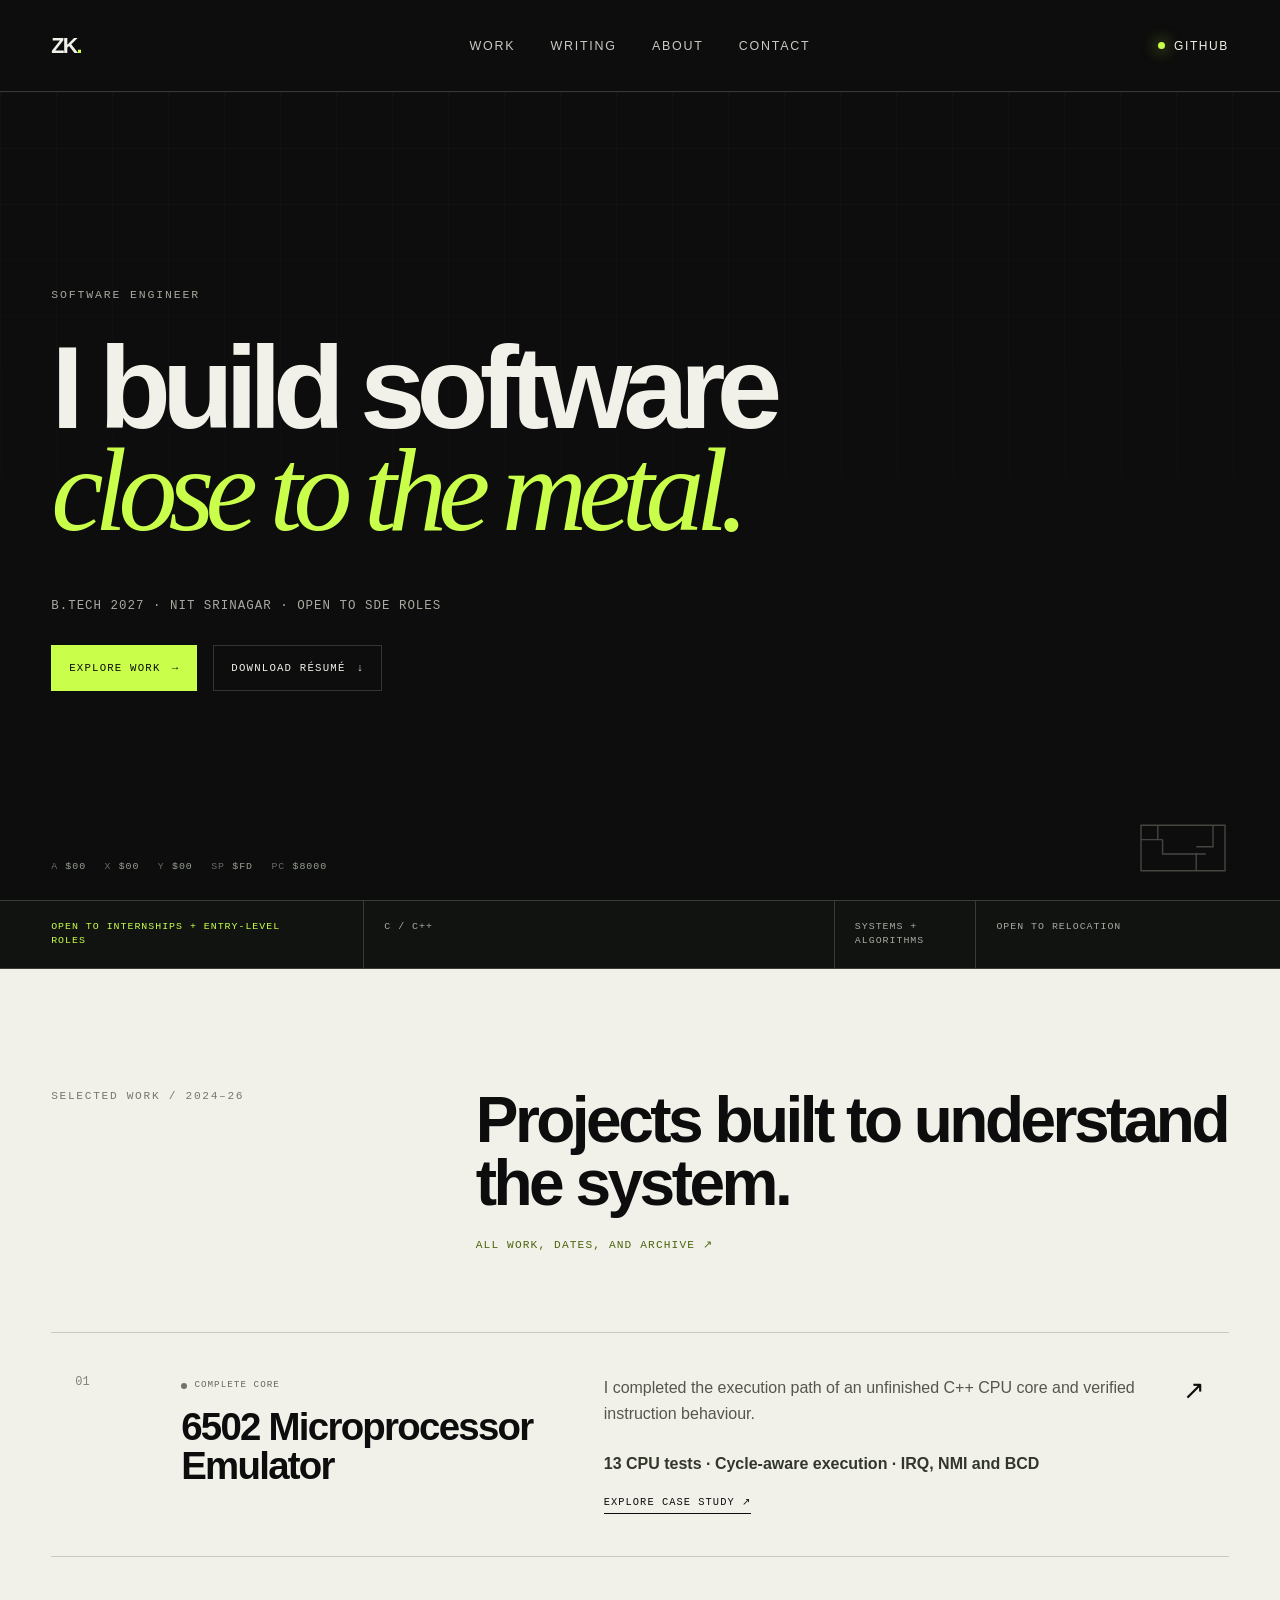
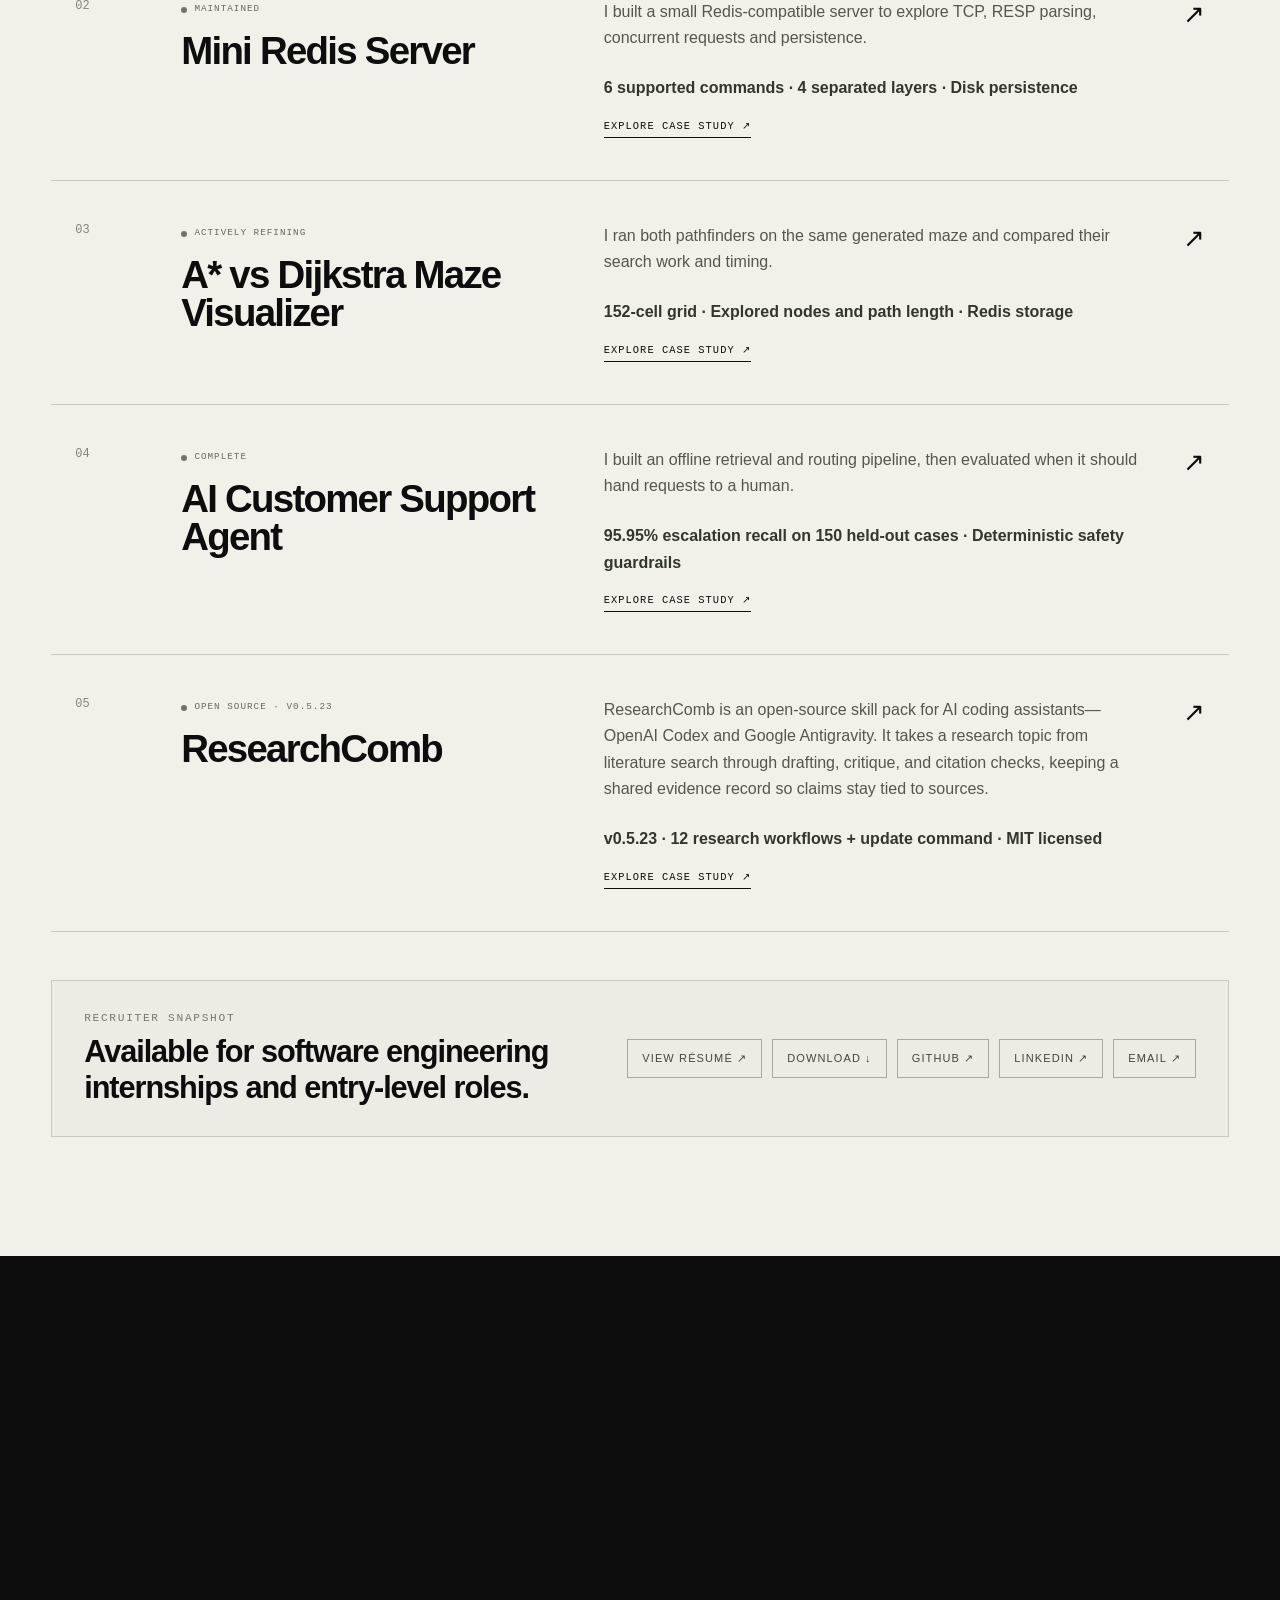
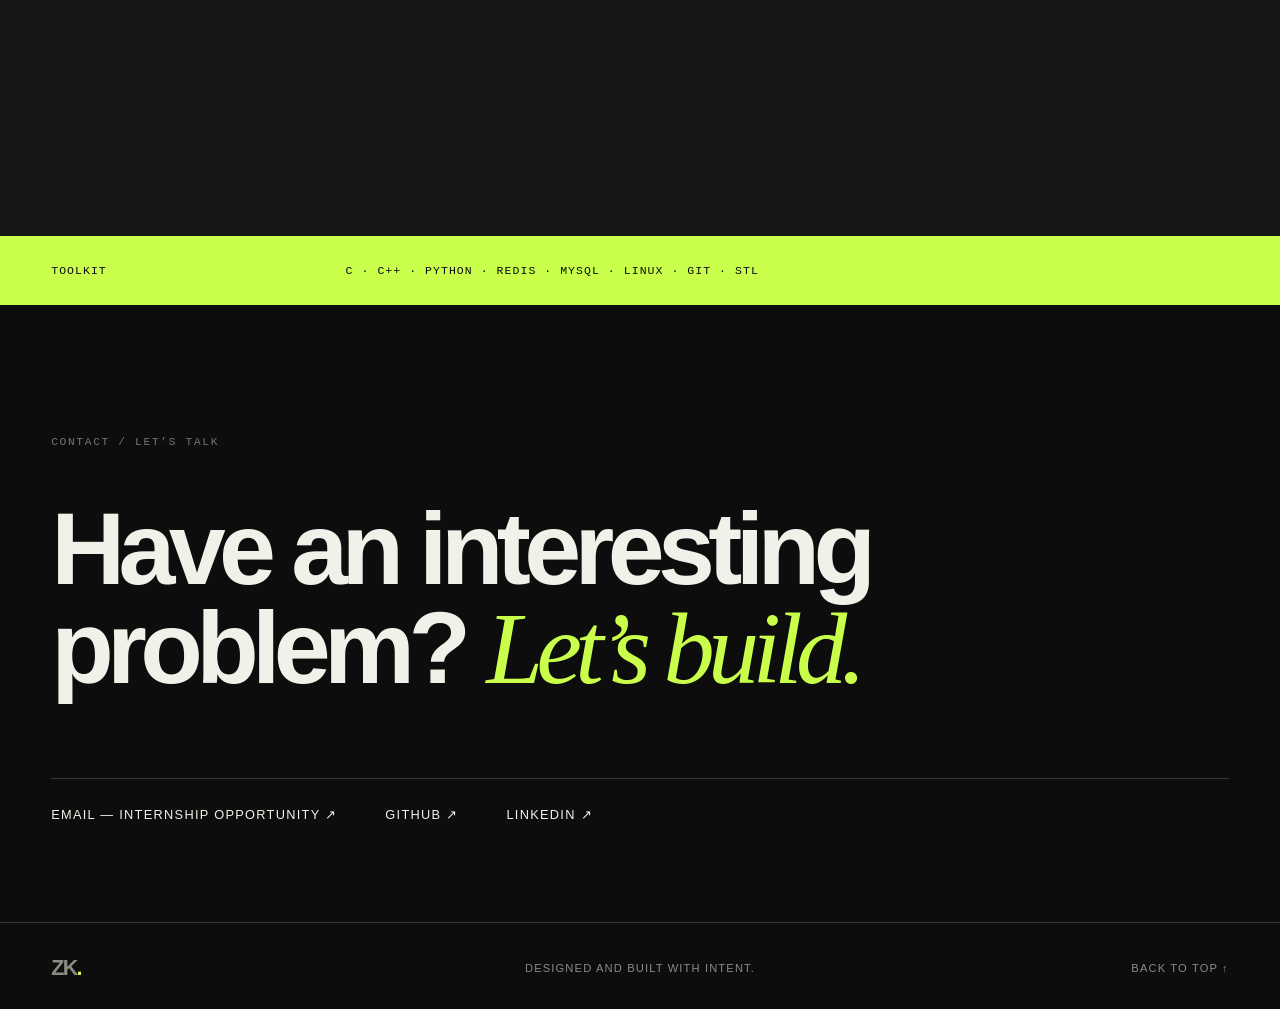
==== commit 153a6781: "Fix the mobile menu and keep the hero line on one row. The primary-nav hide rule was matching the in" ====
--- a/index.html
+++ b/index.html
@@ -27,7 +27,7 @@
   <link rel="icon" type="image/png" sizes="16x16" href="assets/favicon-16x16.png">
   <link rel="apple-touch-icon" sizes="180x180" href="assets/apple-touch-icon.png">
   <link rel="alternate" type="application/rss+xml" title="Zaid Khan — Technical Field Notes" href="rss.xml">
-  <link rel="stylesheet" href="styles.css?v=20261020-work">
+  <link rel="stylesheet" href="styles.css?v=20261020-hero">
   <script src="boot.js?v=20261014" defer></script>
   <script type="application/ld+json">{"@context":"https://schema.org","@type":"Person","name":"Zaid Khan","url":"https://diaznakh.github.io/","image":"https://diaznakh.github.io/assets/zaid-khan-portrait-2903-v2.webp","jobTitle":"Software Engineer","alumniOf":{"@type":"CollegeOrUniversity","name":"National Institute of Technology Srinagar"},"sameAs":["https://github.com/diaznakh","https://www.linkedin.com/in/zaid-khan-0873591ba/"],"knowsAbout":["C++","Systems programming","Backend development","Computer architecture","Algorithms"]}</script>
 </head>
--- a/styles.css
+++ b/styles.css
@@ -30,7 +30,7 @@
 em { color:var(--acid); font-family:Georgia,"Times New Roman",serif; font-weight:400; }
 .hero-footer { display:block; margin-top:3.5rem; padding-left:0; }
 .hero-footer p { max-width:540px; margin:0; color:#c6c7c0; font-size:clamp(1rem,1.4vw,1.25rem); line-height:1.6; }
-.hero-line { font:.78rem/1.6 ui-monospace,SFMono-Regular,Menlo,monospace; letter-spacing:.08em; text-transform:uppercase; color:#a8aaa2; }
+.hero-footer p.hero-line { max-width:none; font:.78rem/1.6 ui-monospace,SFMono-Regular,Menlo,monospace; letter-spacing:.08em; text-transform:uppercase; color:#a8aaa2; }
 .hero-actions { display:flex; align-items:center; gap:1rem; margin-top:1.7rem; }
 .resume-button,.text-button { display:inline-flex; align-items:center; justify-content:center; gap:.7rem; min-height:46px; padding:0 17px; font:.67rem ui-monospace,SFMono-Regular,Menlo,monospace; text-transform:uppercase; letter-spacing:.11em; transition:background-color 180ms ease,color 180ms ease,border-color 180ms ease,transform 180ms ease; }
 .resume-button { border:1px solid var(--acid); background:var(--acid); color:var(--ink); }
@@ -343,6 +343,7 @@
 .case-architecture li span { display:block; color:#73766e; font:.6rem ui-monospace,SFMono-Regular,Menlo,monospace; }
 .case-architecture li strong { display:block; margin-top:3.6rem; font-size:.82rem; line-height:1.4; text-transform:uppercase; letter-spacing:.07em; }
 .case-story-grid { display:grid; grid-template-columns:1fr 1fr; gap:1px; margin-bottom:100px; background:#cac9c1; border:1px solid #cac9c1; }
+.case-story-grid:has(>:only-child) { grid-template-columns:1fr; }
 .case-story-grid section { padding:46px; background:var(--paper); }
 .case-story-grid p:last-child,.case-decisions p { color:#55564f; line-height:1.75; }
 .case-detail-section { margin:100px 0; }
@@ -356,6 +357,7 @@
 .case-decisions span { color:#85877f; font:.62rem ui-monospace,SFMono-Regular,Menlo,monospace; }
 .case-decisions h3 { margin:4.5rem 0 1rem; font-size:1.55rem; letter-spacing:-.035em; }
 .case-results { display:grid; grid-template-columns:1fr 1fr; gap:5vw; margin:110px 0; }
+.case-results:has(>:only-child) { grid-template-columns:1fr; }
 .case-results dl { margin:2rem 0 0; }
 .case-results dl div { display:grid; grid-template-columns:55px 1fr; padding:18px 0; border-top:1px solid #cac9c1; }
 .case-results dt { color:#85877f; font:.62rem ui-monospace,SFMono-Regular,Menlo,monospace; }
@@ -399,7 +401,7 @@
 .single-grid-stats strong { color:#f1f0e9; font-weight:500; }
 
 @media (max-width:820px) {
-  .site-header { grid-template-columns:1fr 1fr; } .site-header nav { display:none; } .hero { min-height:760px; } .hero h1 { font-size:clamp(3.7rem,16vw,7rem); }
+  .site-header { grid-template-columns:1fr 1fr; } .site-header>nav { display:none; } .hero { min-height:760px; } .hero h1 { font-size:clamp(3.7rem,16vw,7rem); }
   .site-header { grid-template-columns:1fr auto auto; gap:1rem; }
   .mobile-nav { display:block; justify-self:end; order:3; position:relative; }
   .mobile-nav summary { cursor:pointer; list-style:none; min-height:44px; display:flex; align-items:center; padding:0 10px; border:1px solid var(--line); font:.72rem ui-monospace,monospace; text-transform:uppercase; letter-spacing:.1em; }
@@ -408,7 +410,7 @@
   .mobile-menu { position:absolute; z-index:20; right:0; top:calc(100% + 8px); width:min(270px,85vw); display:flex; flex-direction:column; gap:0; padding:8px; border:1px solid var(--acid); background:var(--ink); box-shadow:0 16px 30px rgba(0,0,0,.35); }
   .mobile-menu a { padding:13px 14px; min-height:44px; }
   .availability { order:2; }
-  .hero-footer { padding-left:0; } .hero-orbit { width:64vw; right:-18vw; top:16vh; } .hero-orbit .round-link { width:112px; height:112px; flex-basis:112px; font-size:.61rem; } .hero-code span:nth-child(2) { display:none; } .section { padding:90px 5vw; }
+  .hero-footer { padding-left:0; } .hero-orbit { width:64vw; right:-18vw; top:16vh; } .hero-orbit .round-link { width:112px; height:112px; flex-basis:112px; font-size:.61rem; } .section { padding:90px 5vw; }
   .section-heading,.about-intro { grid-template-columns:1fr; margin-bottom:58px; } .project-copy { grid-template-columns:1fr; gap:1.2rem; }
   .lab-grid { grid-template-columns:1fr; } .lab-copy { padding-top:0; } .lab-copy h3 { margin-top:2.5rem; } .terminal { min-height:500px; }
   .maze-demo-header { align-items:flex-start; flex-direction:column; } .maze-panels { grid-template-columns:1fr; }
@@ -426,6 +428,7 @@
   .site-header { height:74px; padding:0 5vw; } .availability { font-size:.64rem; } .hero { min-height:auto; padding:120px 5vw 70px; }
   .hero h1 { max-width:100%; font-size:16vw; line-height:.93; text-shadow:none; }
   .hero-footer { width:100%; margin-top:2rem; } .hero-footer p { max-width:92%; font-size:.98rem; }
+  .hero-footer p.hero-line { max-width:92%; letter-spacing:.04em; }
   .hero-actions { align-items:stretch; flex-direction:column; width:min(100%,270px); } .resume-button,.text-button { width:100%; }
   .hero-orbit { display:block; position:absolute; inset:74px 0 0; width:100%; height:auto; aspect-ratio:auto; margin:0; border:0; box-shadow:none; }
   .hero-orbit::after { display:none; }
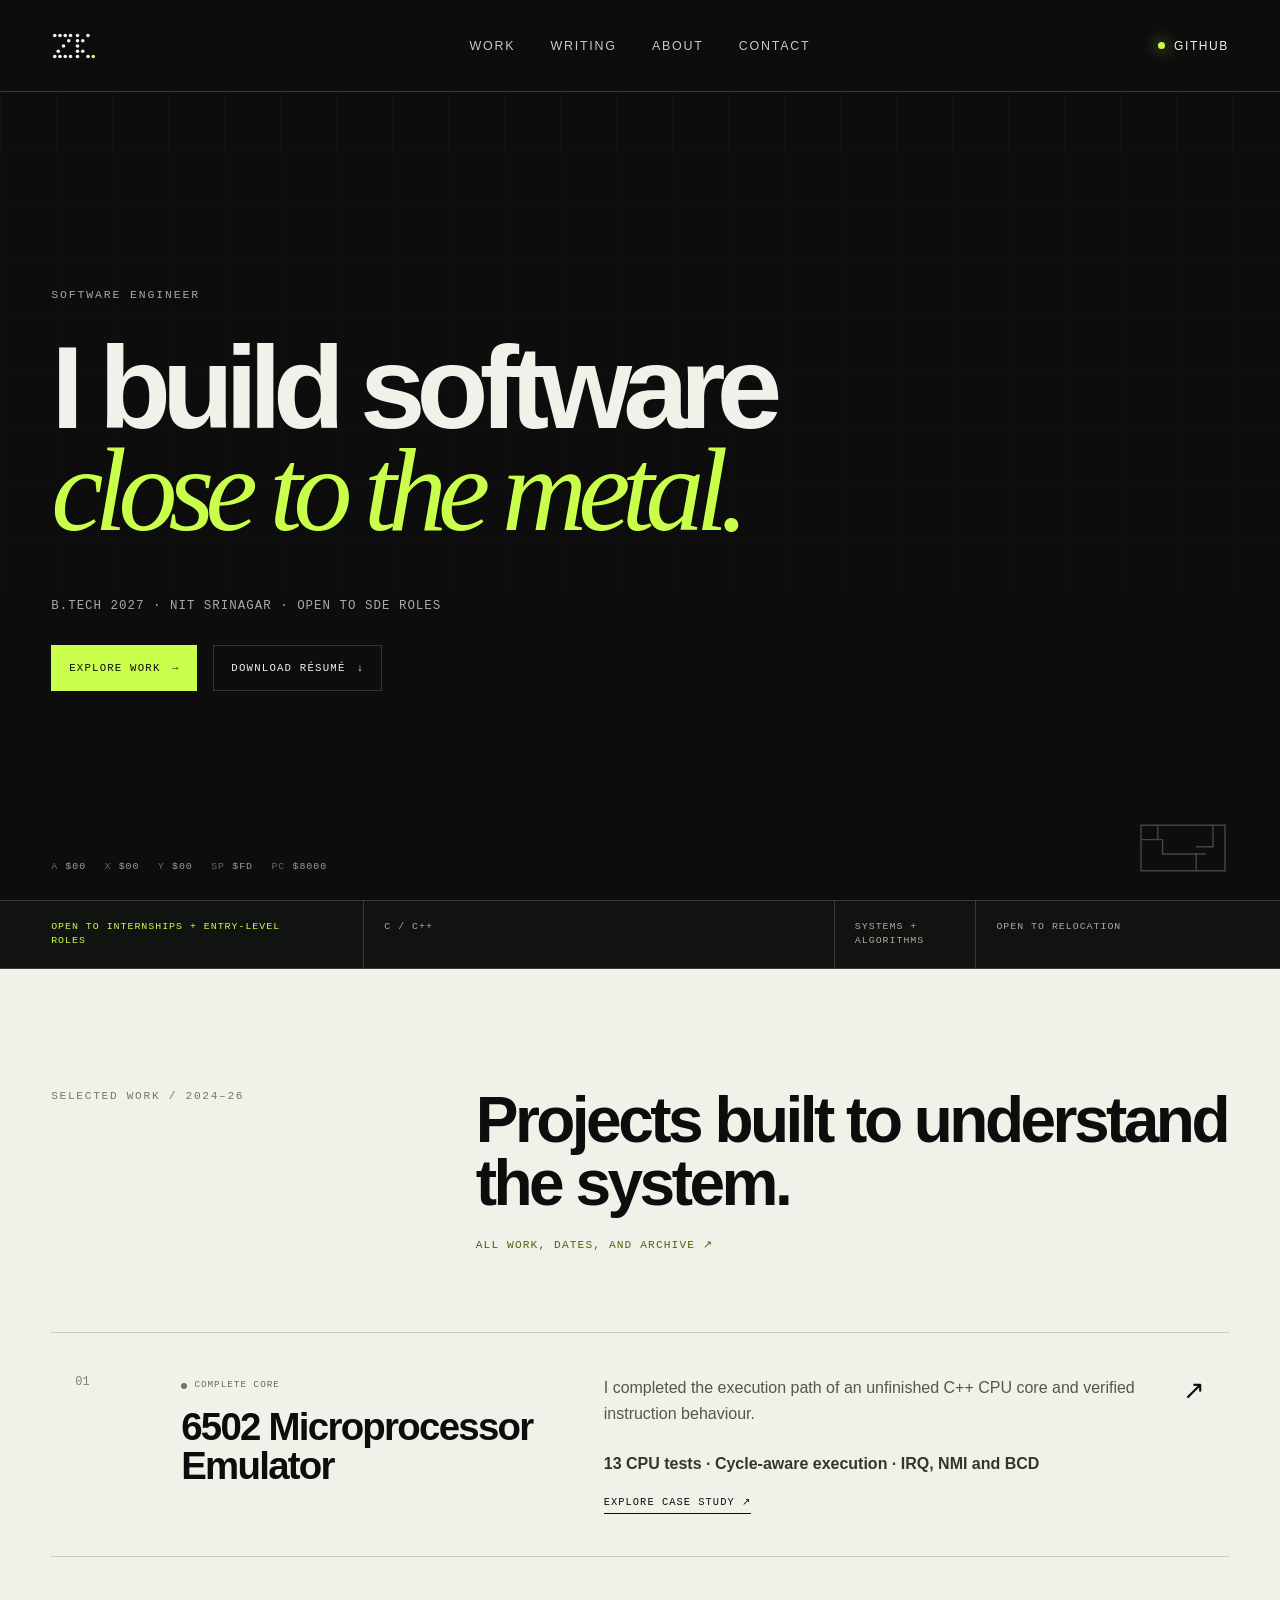
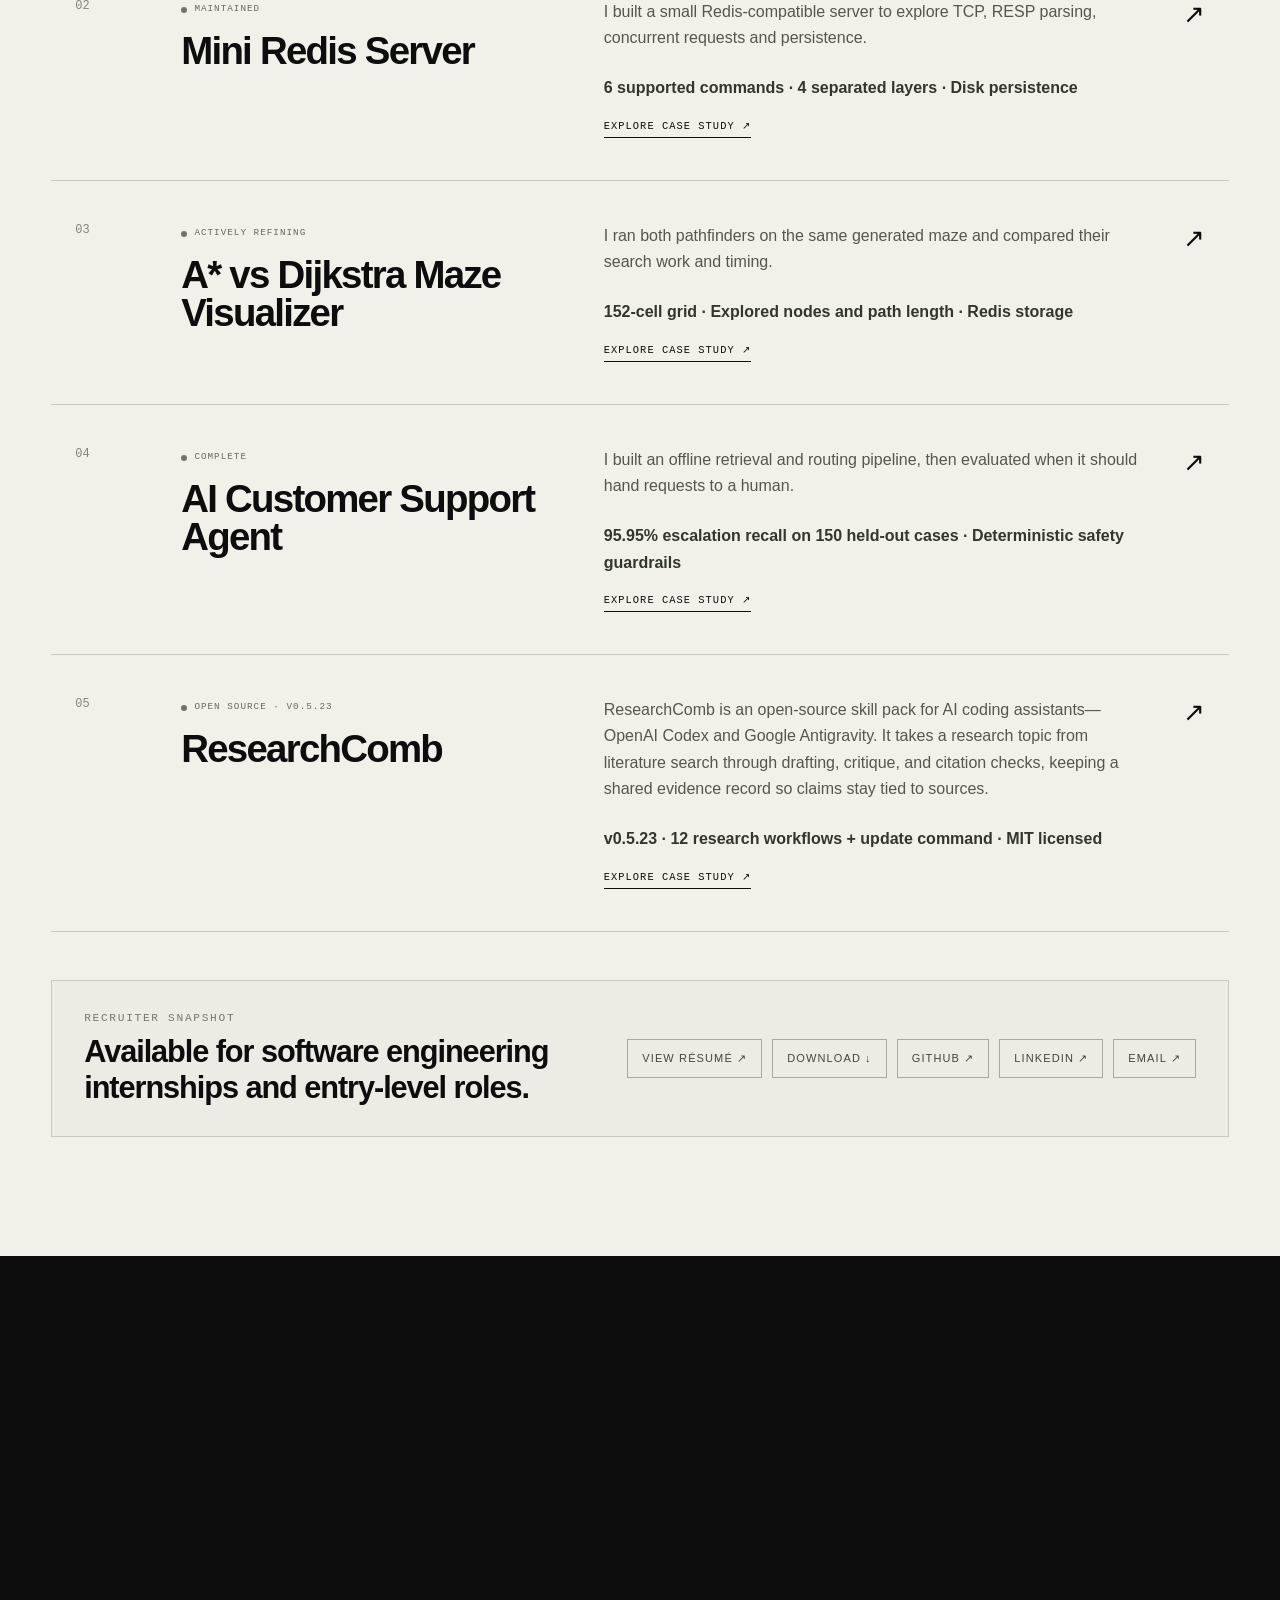
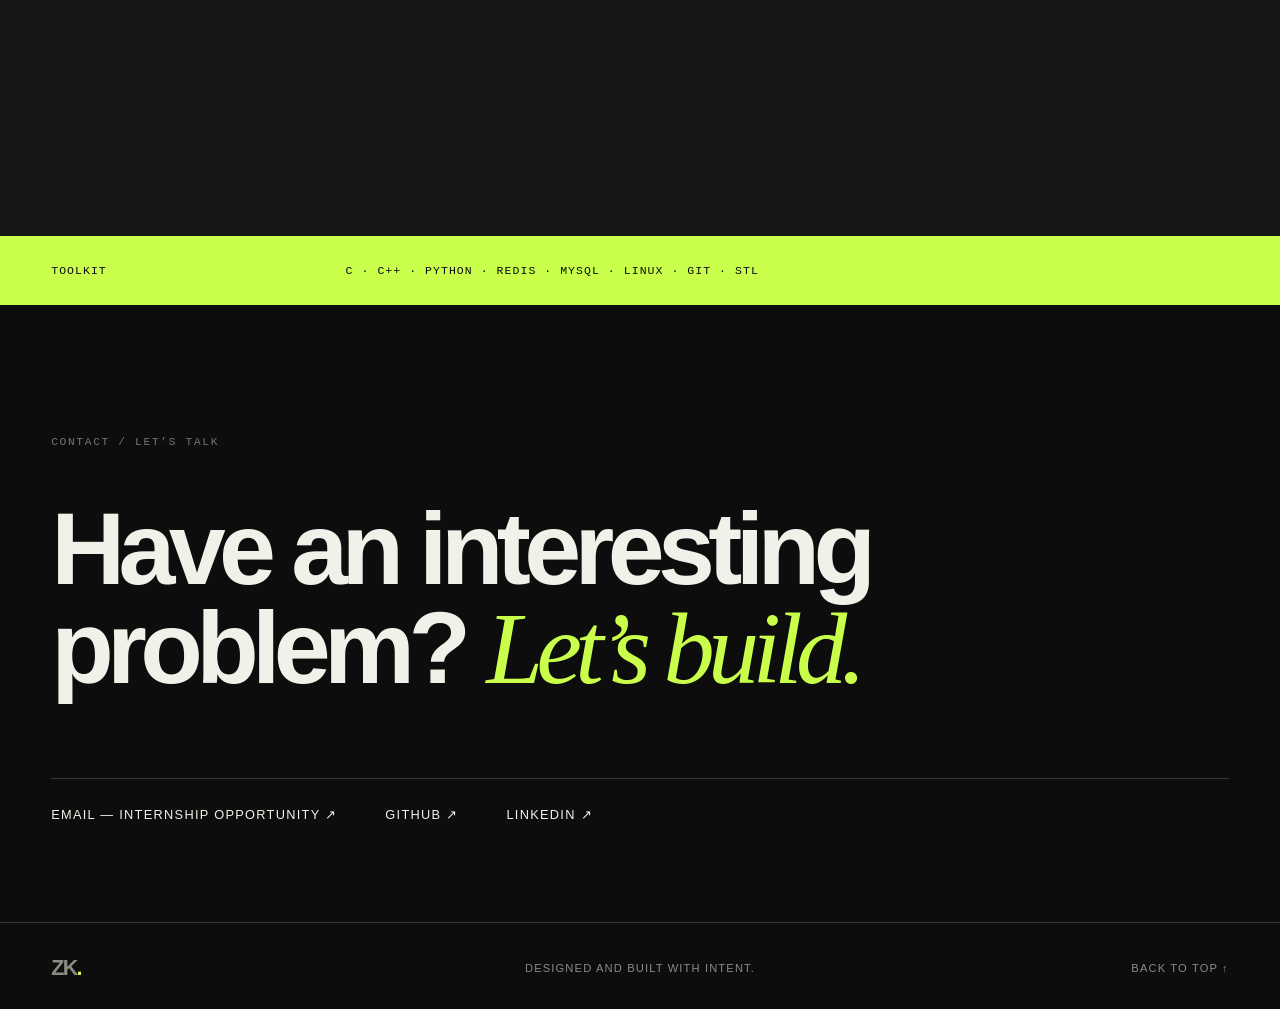
==== commit c20d8606: "Add a dotted ZK header mark that gathers on load. Replace the text home wordmark with a small origin" ====
--- a/index.html
+++ b/index.html
@@ -27,7 +27,7 @@
   <link rel="icon" type="image/png" sizes="16x16" href="assets/favicon-16x16.png">
   <link rel="apple-touch-icon" sizes="180x180" href="assets/apple-touch-icon.png">
   <link rel="alternate" type="application/rss+xml" title="Zaid Khan — Technical Field Notes" href="rss.xml">
-  <link rel="stylesheet" href="styles.css?v=20261020-hero">
+  <link rel="stylesheet" href="styles.css?v=20261020-mark">
   <script src="boot.js?v=20261014" defer></script>
   <script type="application/ld+json">{"@context":"https://schema.org","@type":"Person","name":"Zaid Khan","url":"https://diaznakh.github.io/","image":"https://diaznakh.github.io/assets/zaid-khan-portrait-2903-v2.webp","jobTitle":"Software Engineer","alumniOf":{"@type":"CollegeOrUniversity","name":"National Institute of Technology Srinagar"},"sameAs":["https://github.com/diaznakh","https://www.linkedin.com/in/zaid-khan-0873591ba/"],"knowsAbout":["C++","Systems programming","Backend development","Computer architecture","Algorithms"]}</script>
 </head>
@@ -35,7 +35,7 @@
   <a class="skip-link" href="#main-content">Skip to content</a>
   <main id="main-content">
     <header class="site-header">
-      <a class="wordmark" href="#top" aria-label="ZK. Home">ZK<span>.</span></a>
+      <a class="wordmark" href="#top" aria-label="ZK. Home"><svg class="wordmark-mark" viewBox="0 0 52 32" width="46" height="28" aria-hidden="true" focusable="false"><circle class="wordmark-dot" cx="4" cy="4" r="2.05" style="--dot-delay:8ms;--dot-s:1.55;--dot-x:-11px;--dot-y:9px"/><circle class="wordmark-dot" cx="10" cy="4" r="2.05" style="--dot-delay:36ms;--dot-s:1.8;--dot-x:-6px;--dot-y:-10px"/><circle class="wordmark-dot" cx="16" cy="4" r="2.05" style="--dot-delay:14ms;--dot-s:1.4;--dot-x:12px;--dot-y:-7px"/><circle class="wordmark-dot" cx="22" cy="4" r="2.05" style="--dot-delay:58ms;--dot-s:1.9;--dot-x:8px;--dot-y:11px"/><circle class="wordmark-dot" cx="20" cy="10" r="2.05" style="--dot-delay:22ms;--dot-s:1.65;--dot-x:14px;--dot-y:5px"/><circle class="wordmark-dot" cx="14" cy="16" r="2.05" style="--dot-delay:70ms;--dot-s:1.35;--dot-x:-9px;--dot-y:13px"/><circle class="wordmark-dot" cx="8" cy="22" r="2.05" style="--dot-delay:44ms;--dot-s:1.75;--dot-x:-13px;--dot-y:-6px"/><circle class="wordmark-dot" cx="4" cy="28" r="2.05" style="--dot-delay:18ms;--dot-s:1.5;--dot-x:-8px;--dot-y:12px"/><circle class="wordmark-dot" cx="10" cy="28" r="2.05" style="--dot-delay:82ms;--dot-s:1.85;--dot-x:7px;--dot-y:8px"/><circle class="wordmark-dot" cx="16" cy="28" r="2.05" style="--dot-delay:28ms;--dot-s:1.45;--dot-x:-5px;--dot-y:-12px"/><circle class="wordmark-dot" cx="22" cy="28" r="2.05" style="--dot-delay:64ms;--dot-s:1.7;--dot-x:11px;--dot-y:-4px"/><circle class="wordmark-dot" cx="30" cy="4" r="2.05" style="--dot-delay:40ms;--dot-s:1.6;--dot-x:6px;--dot-y:-11px"/><circle class="wordmark-dot" cx="30" cy="10" r="2.05" style="--dot-delay:12ms;--dot-s:1.3;--dot-x:-14px;--dot-y:4px"/><circle class="wordmark-dot" cx="30" cy="16" r="2.05" style="--dot-delay:76ms;--dot-s:1.95;--dot-x:9px;--dot-y:10px"/><circle class="wordmark-dot" cx="30" cy="22" r="2.05" style="--dot-delay:32ms;--dot-s:1.5;--dot-x:-7px;--dot-y:-9px"/><circle class="wordmark-dot" cx="30" cy="28" r="2.05" style="--dot-delay:54ms;--dot-s:1.72;--dot-x:13px;--dot-y:6px"/><circle class="wordmark-dot" cx="36" cy="10" r="2.05" style="--dot-delay:6ms;--dot-s:1.42;--dot-x:10px;--dot-y:-8px"/><circle class="wordmark-dot" cx="42" cy="4" r="2.05" style="--dot-delay:90ms;--dot-s:1.88;--dot-x:15px;--dot-y:7px"/><circle class="wordmark-dot" cx="36" cy="22" r="2.05" style="--dot-delay:48ms;--dot-s:1.38;--dot-x:-10px;--dot-y:9px"/><circle class="wordmark-dot" cx="42" cy="28" r="2.05" style="--dot-delay:24ms;--dot-s:1.62;--dot-x:8px;--dot-y:-13px"/><circle class="wordmark-dot accent" cx="48" cy="28" r="2.05" style="--dot-delay:100ms;--dot-s:2.05;--dot-x:12px;--dot-y:4px"/></svg></a>
       <nav aria-label="Primary navigation"><a href="work/">Work</a><a href="writing/">Writing</a><a href="about/">About</a><a href="#contact">Contact</a></nav>
       <details class="mobile-nav"><summary>Menu</summary><nav class="mobile-menu" aria-label="Mobile navigation"><a href="work/">Work</a><a href="writing/">Writing</a><a href="about/">About</a><a href="#contact">Contact</a></nav></details>
       <a class="availability" href="https://github.com/diaznakh" target="_blank" rel="noreferrer"><span aria-hidden="true"></span> GitHub</a>
--- a/styles.css
+++ b/styles.css
@@ -11,8 +11,16 @@
 :focus-visible { outline:2px solid var(--acid); outline-offset:4px; }
 
 .site-header { position:absolute; z-index:10; inset:0 0 auto; height:92px; display:grid; grid-template-columns:1fr auto 1fr; align-items:center; padding:0 4vw; border-bottom:1px solid var(--line); }
-.wordmark { width:max-content; font-size:1.35rem; font-weight:900; letter-spacing:-.08em; }
+.wordmark { width:max-content; display:inline-flex; align-items:center; font-size:1.35rem; font-weight:900; letter-spacing:-.08em; }
 .wordmark span { color:var(--acid); }
+.wordmark-mark { display:block; width:46px; height:28px; overflow:visible; }
+.wordmark-dot { fill:currentColor; transform-box:fill-box; transform-origin:50% 50%; animation:wordmark-gather 740ms cubic-bezier(.17,.84,.28,1) var(--dot-delay,0ms) backwards; transition:transform 460ms cubic-bezier(.17,.84,.28,1) var(--dot-delay,0ms); }
+.wordmark-dot.accent { fill:var(--acid); }
+@keyframes wordmark-gather { from { transform:translate(var(--dot-x), var(--dot-y)) scale(var(--dot-s,1)); } }
+@media (hover:hover) and (pointer:fine) {
+  .wordmark:hover .wordmark-dot { transform:translate(var(--dot-x), var(--dot-y)) scale(var(--dot-s,1)); }
+}
+.wordmark:focus-visible .wordmark-dot { transform:translate(var(--dot-x), var(--dot-y)) scale(var(--dot-s,1)); }
 nav { display:flex; gap:2.2rem; color:#c9cac4; font-size:.78rem; text-transform:uppercase; letter-spacing:.14em; }
 nav a, footer a, .contact-links a, .contact-prompt a { transition:color 180ms ease; }
 nav a:hover, footer a:hover, .contact-links a:hover, .contact-prompt a:hover { color:var(--acid); }
@@ -469,7 +477,7 @@
   .hero-orbit .moving-link { will-change:auto; }
   .hero-orbit .round-link span,.hero-orbit .round-link b { color:var(--paper)!important; opacity:1!important; visibility:visible!important; }
 }
-@media (prefers-reduced-motion:reduce) { html { scroll-behavior:auto; } *,*::before,*::after { animation-duration:.01ms!important; animation-iteration-count:1!important; transition-duration:.01ms!important; } .motion-ready [data-reveal] { opacity:1; translate:none; } }
+@media (prefers-reduced-motion:reduce) { html { scroll-behavior:auto; } *,*::before,*::after { animation-duration:.01ms!important; animation-iteration-count:1!important; transition-duration:.01ms!important; } .motion-ready [data-reveal] { opacity:1; translate:none; } .wordmark-dot { animation:none!important; } .wordmark:hover .wordmark-dot,.wordmark:focus-visible .wordmark-dot { transform:none; } }
 
 .case-preview { margin:3.5rem 0 0; background:#121512; border:1px solid #343731; }
 .case-preview img { display:block; width:100%; height:auto; }
@@ -559,6 +567,7 @@
 .about-now li { padding:12px 0; border-top:1px solid var(--line); color:#c8cac2; line-height:1.55; }
 .about-now li:first-of-type { border-top:0; padding-top:0; }
 .about-index .experience-list { margin-bottom:80px; }
+.about-index .experience-list a { color:var(--acid); text-underline-offset:3px; }
 .about-index .experience-list>h2 { margin:.4rem 0 1.8rem; font-size:clamp(2rem,4vw,3.4rem); letter-spacing:-.045em; }
 .about-index .education-card { margin:0 0 80px; max-width:520px; }
 
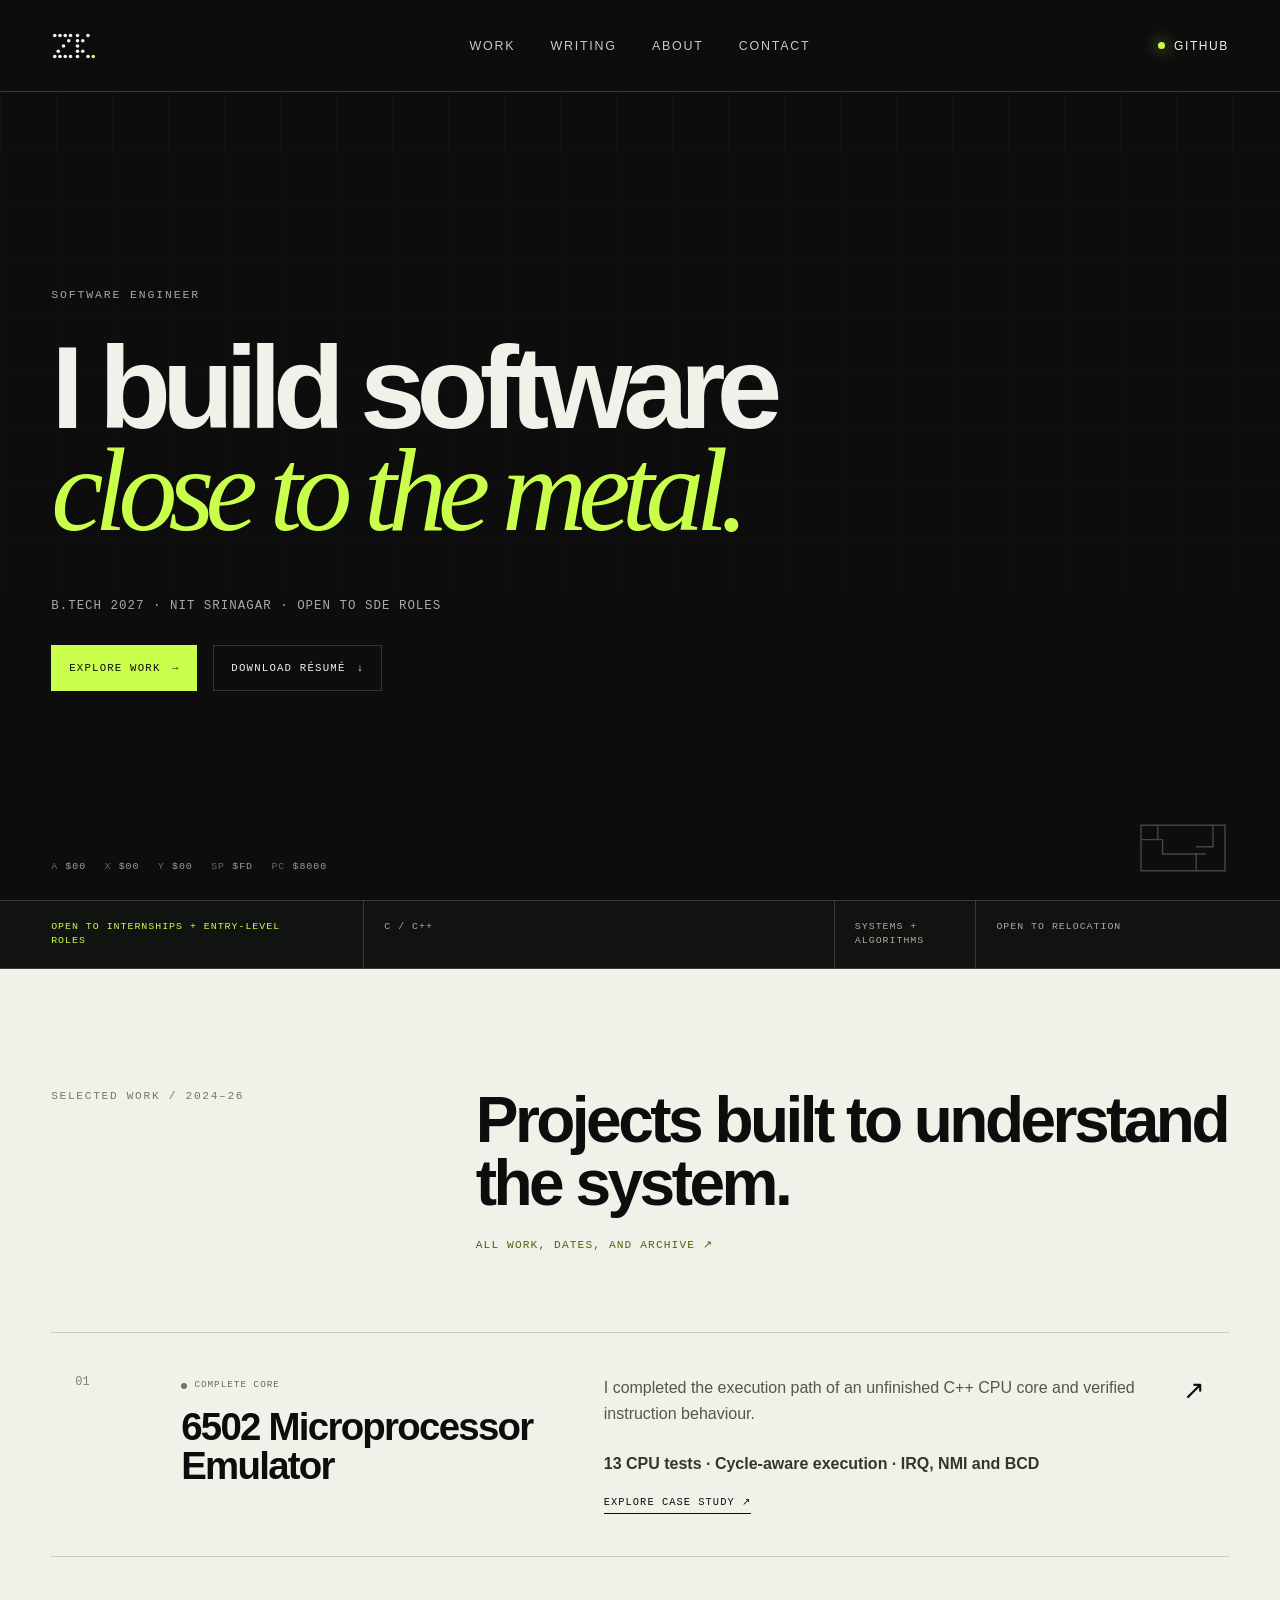
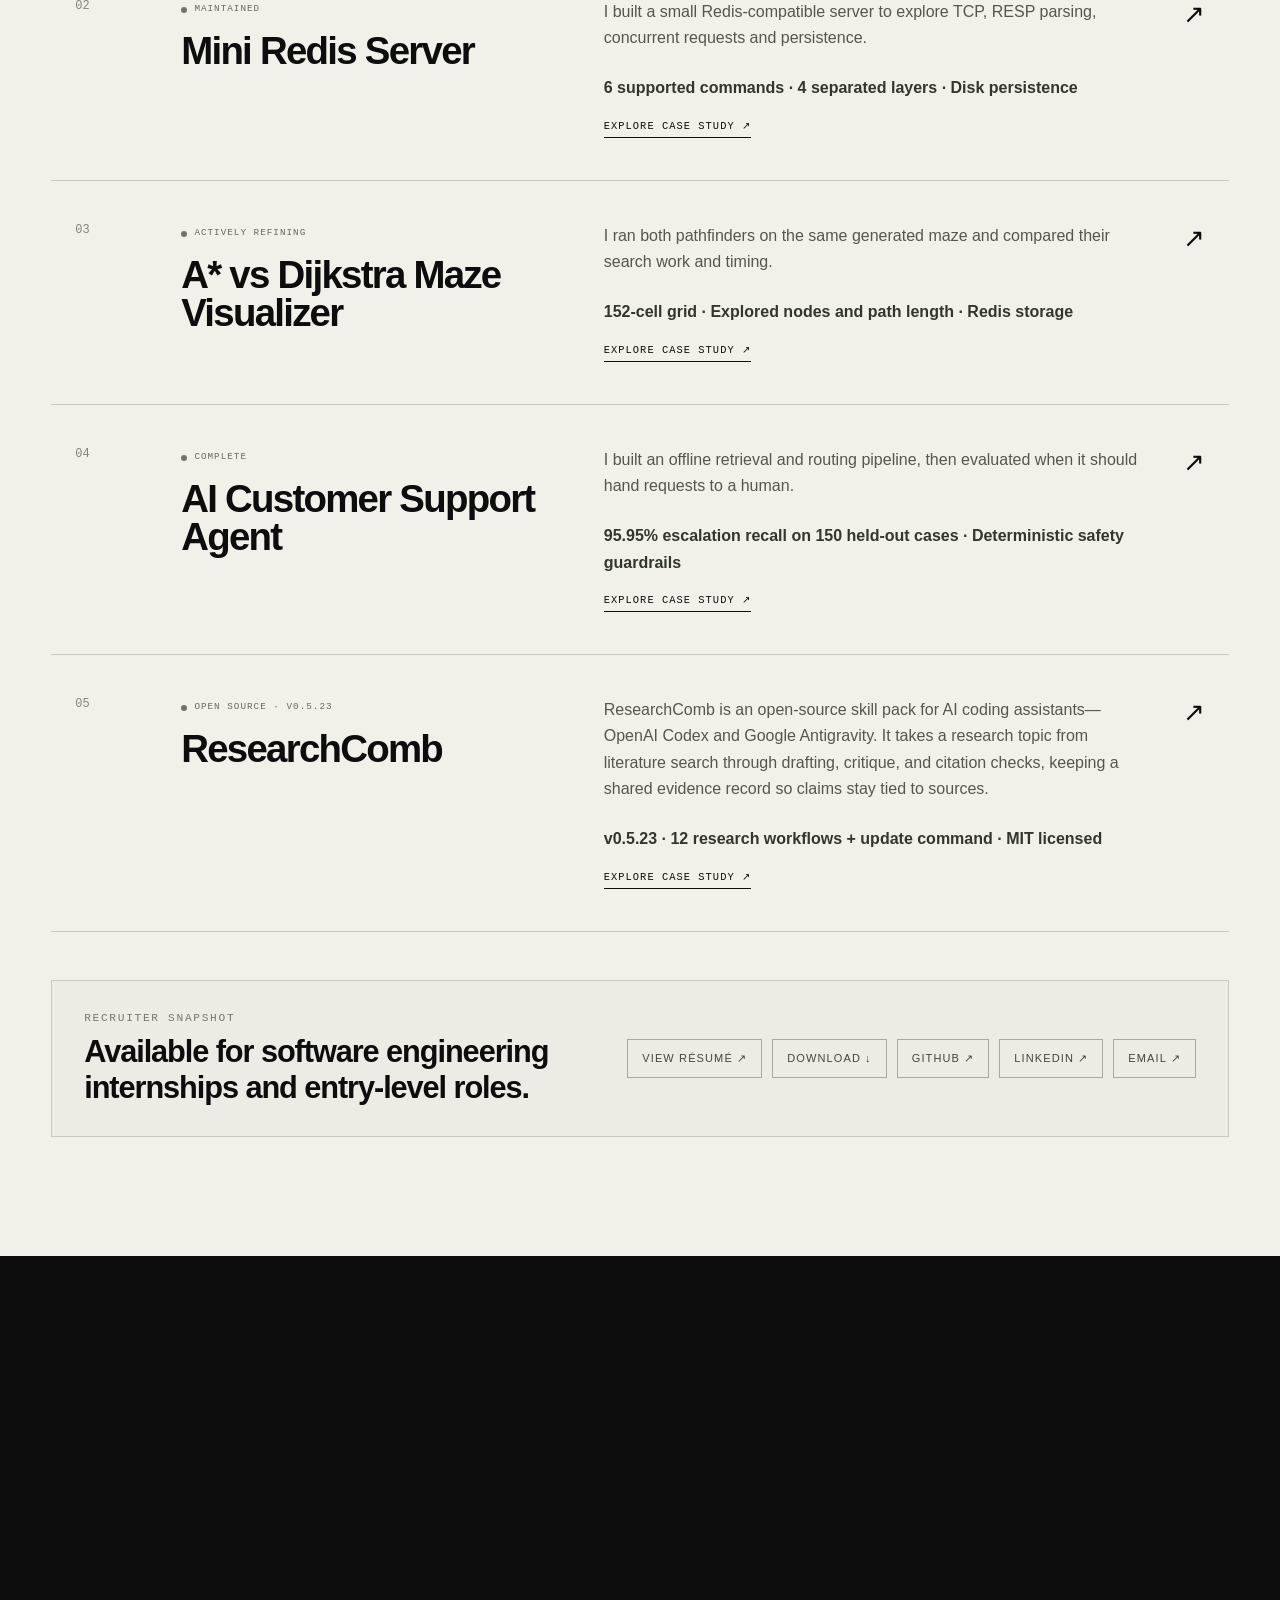
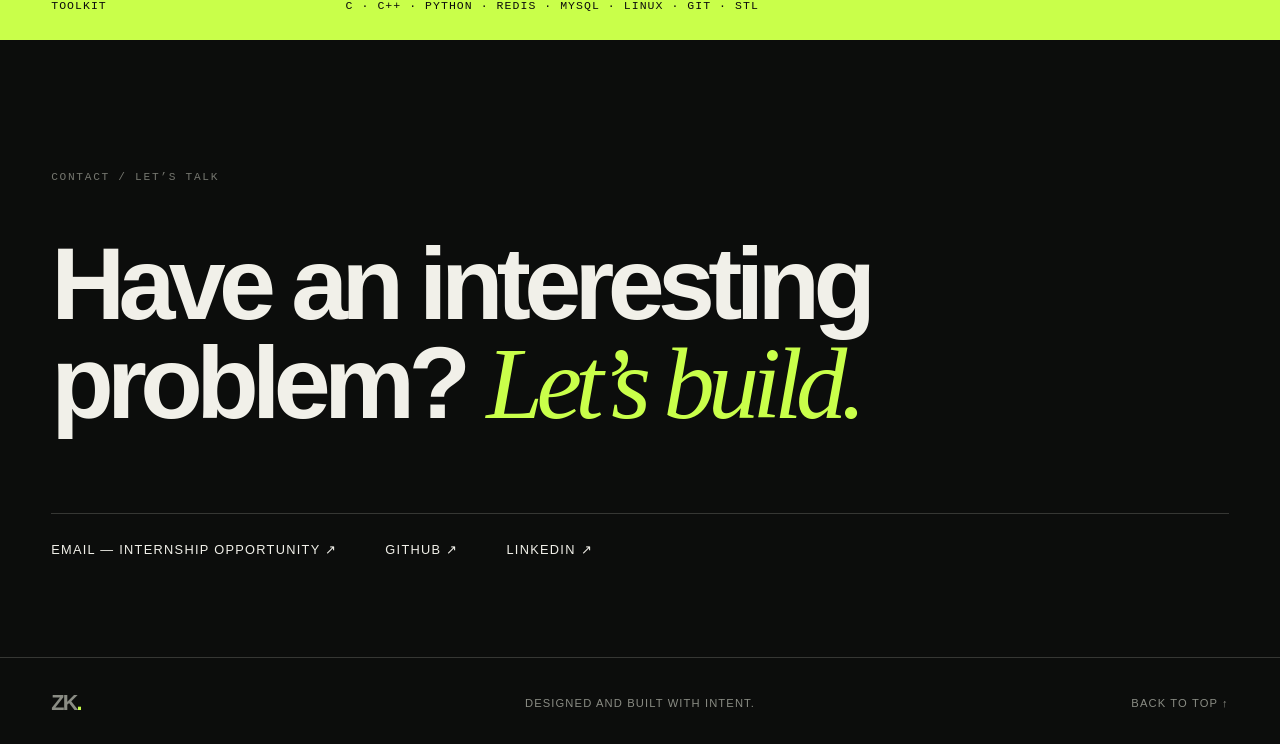
==== commit 3581d412: "Stop loading homepage JS on scroll and pointermove. Lighthouse scrolls during audits, which was inje" ====
--- a/index.html
+++ b/index.html
@@ -28,7 +28,7 @@
   <link rel="apple-touch-icon" sizes="180x180" href="assets/apple-touch-icon.png">
   <link rel="alternate" type="application/rss+xml" title="Zaid Khan — Technical Field Notes" href="rss.xml">
   <link rel="stylesheet" href="styles.css?v=20261020-mark">
-  <script src="boot.js?v=20261014" defer></script>
+  <script src="boot.js?v=20261020-tbt" defer></script>
   <script type="application/ld+json">{"@context":"https://schema.org","@type":"Person","name":"Zaid Khan","url":"https://diaznakh.github.io/","image":"https://diaznakh.github.io/assets/zaid-khan-portrait-2903-v2.webp","jobTitle":"Software Engineer","alumniOf":{"@type":"CollegeOrUniversity","name":"National Institute of Technology Srinagar"},"sameAs":["https://github.com/diaznakh","https://www.linkedin.com/in/zaid-khan-0873591ba/"],"knowsAbout":["C++","Systems programming","Backend development","Computer architecture","Algorithms"]}</script>
 </head>
 <body>
@@ -85,16 +85,22 @@
       <div class="section-heading" data-reveal><p class="eyebrow">Writing / Field notes</p><div class="writing-title-row"><h2>What I learn while <em>building.</em></h2><div class="writing-links"><a href="writing/">All writing ↗</a><a class="rss-link" href="rss.xml" aria-label="Subscribe to technical field notes via RSS" title="Subscribe via RSS"><svg viewBox="0 0 24 24" aria-hidden="true"><circle cx="5" cy="19" r="2"></circle><path d="M4 11a9 9 0 0 1 9 9"></path><path d="M4 4a16 16 0 0 1 16 16"></path></svg><span>RSS</span></a></div></div></div>
       <div class="writing-grid">
         <div class="blog-carousel" data-blog-carousel>
-          <div class="blog-carousel-nav" aria-label="Blog navigation"><span class="blog-carousel-count" data-blog-count>01 / 03</span><div class="blog-carousel-controls"><button type="button" data-blog-prev aria-label="Show previous blog">← Previous</button><button type="button" data-blog-next aria-label="Show next blog">Next →</button></div></div>
+          <div class="blog-carousel-nav" aria-label="Blog navigation"><span class="blog-carousel-count" data-blog-count>01 / 04</span><div class="blog-carousel-controls"><button type="button" data-blog-prev aria-label="Show previous blog">← Previous</button><button type="button" data-blog-next aria-label="Show next blog">Next →</button></div></div>
           <div class="blog-list" tabindex="0" aria-label="Technical blog posts">
 <!-- generated:blog-cards:start -->
           <article class="featured-post" data-reveal data-reveal-delay="0" data-spotlight>
+            <div class="post-meta"><span>Systems</span><time datetime="2026-10-20">20 Oct 2026</time><span>9 min read</span></div>
+            <h3>Building ResearchComb to Keep Claims Tied to Sources</h3>
+            <p>Why I built ResearchComb, how its workflows keep claims tied to sources inside Codex and Antigravity, and how to install the current v0.5.23 bundle.</p>
+            <a href="blog/building-researchcomb.html" aria-label="Read Building ResearchComb to Keep Claims Tied to Sources">Read article <span aria-hidden="true">↗</span></a>
+          </article>
+          <article class="featured-post secondary-post" data-reveal data-reveal-delay="65" data-spotlight>
             <div class="post-meta"><span>Systems</span><time datetime="2026-08-28">28 Aug 2026</time><span>8 min read</span></div>
             <h3>What The Imitation Game Taught Me About System Design</h3>
             <p>How a repeated phrase turns an impossible search into a constrained problem—and what that teaches us about invariants, protocols, observability, debugging, and security.</p>
             <a href="blog/imitation-game-system-design.html" aria-label="Read What The Imitation Game Taught Me About System Design">Read article <span aria-hidden="true">↗</span></a>
           </article>
-          <article class="featured-post secondary-post" data-reveal data-reveal-delay="65" data-spotlight>
+          <article class="featured-post secondary-post" data-reveal data-reveal-delay="130" data-spotlight>
             <div class="post-meta"><span>Systems</span><time datetime="2026-08-24">24 Aug 2026</time><span>7 min read</span></div>
             <h3>Connecting My Maze Visualizer to Redis</h3>
             <p>How two separate C++ projects became one useful system through serialization, POSIX sockets, RESP, validation, and persistent storage.</p>
